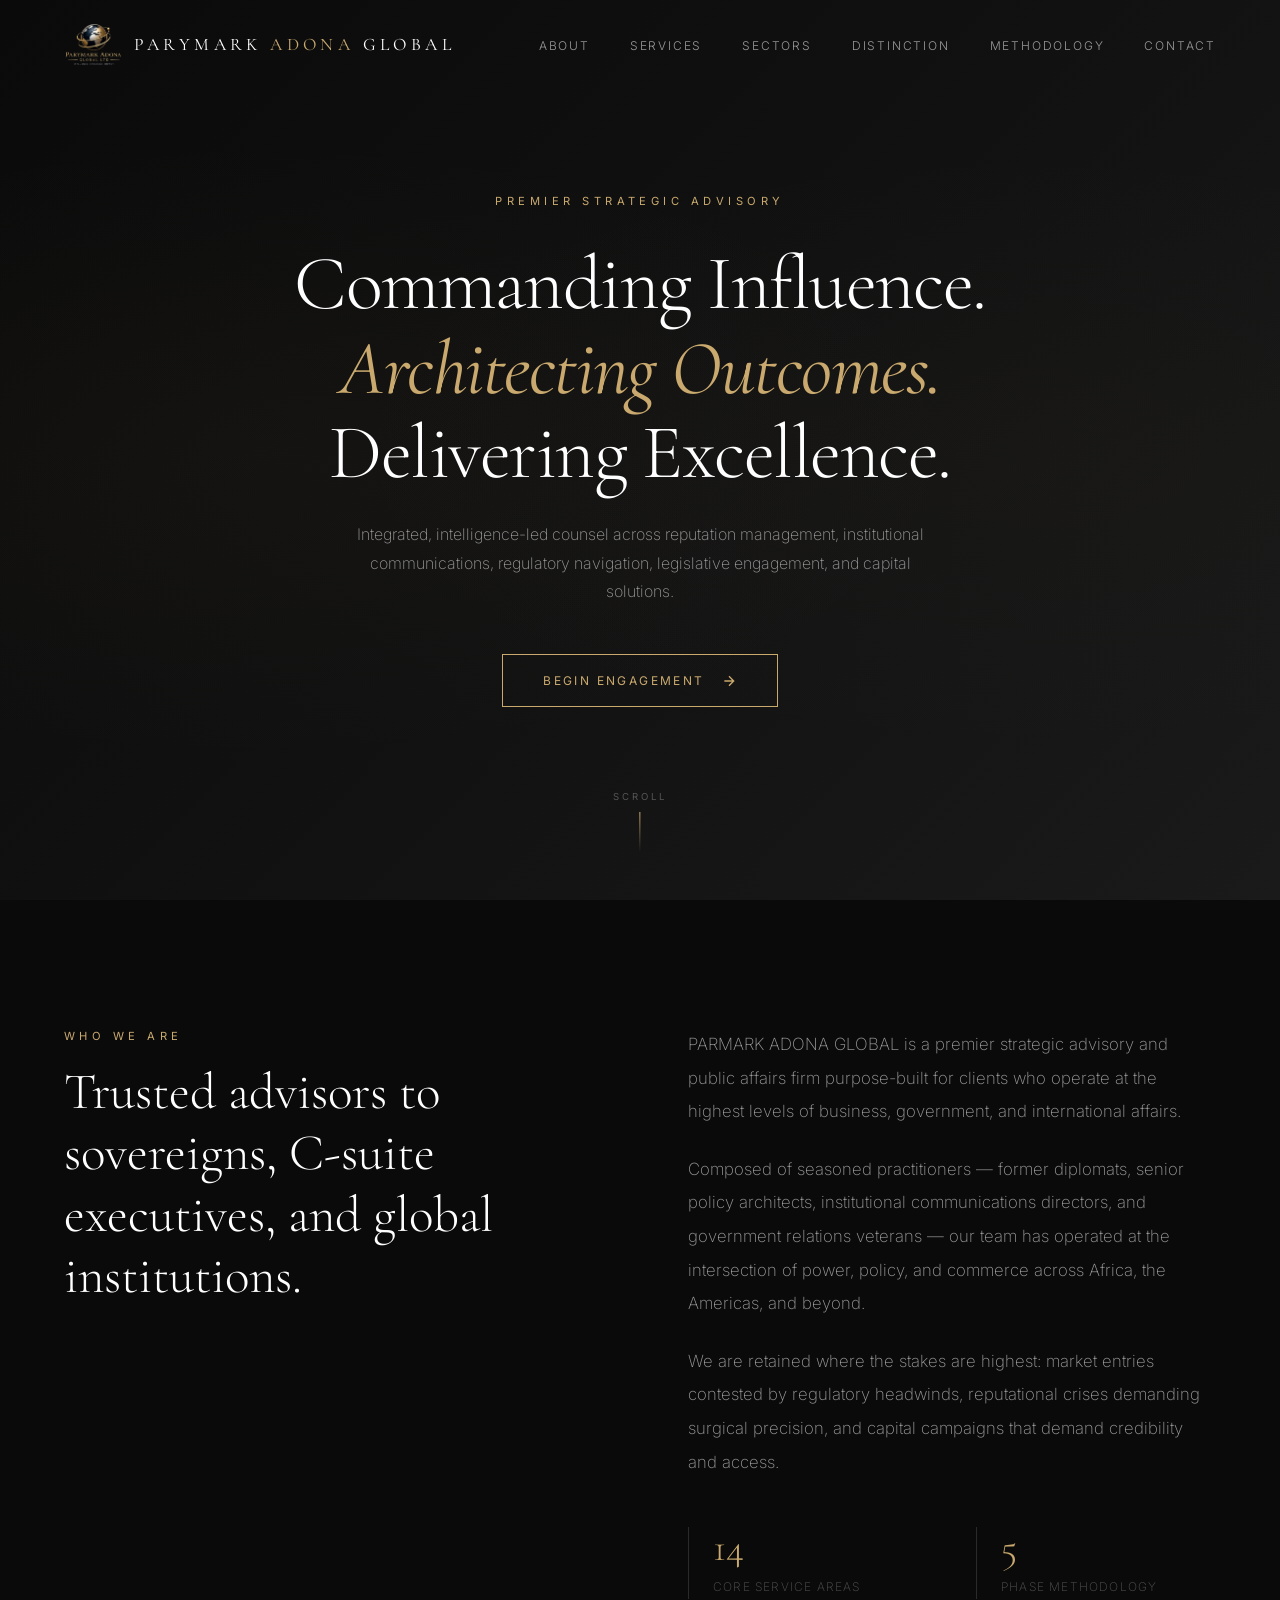
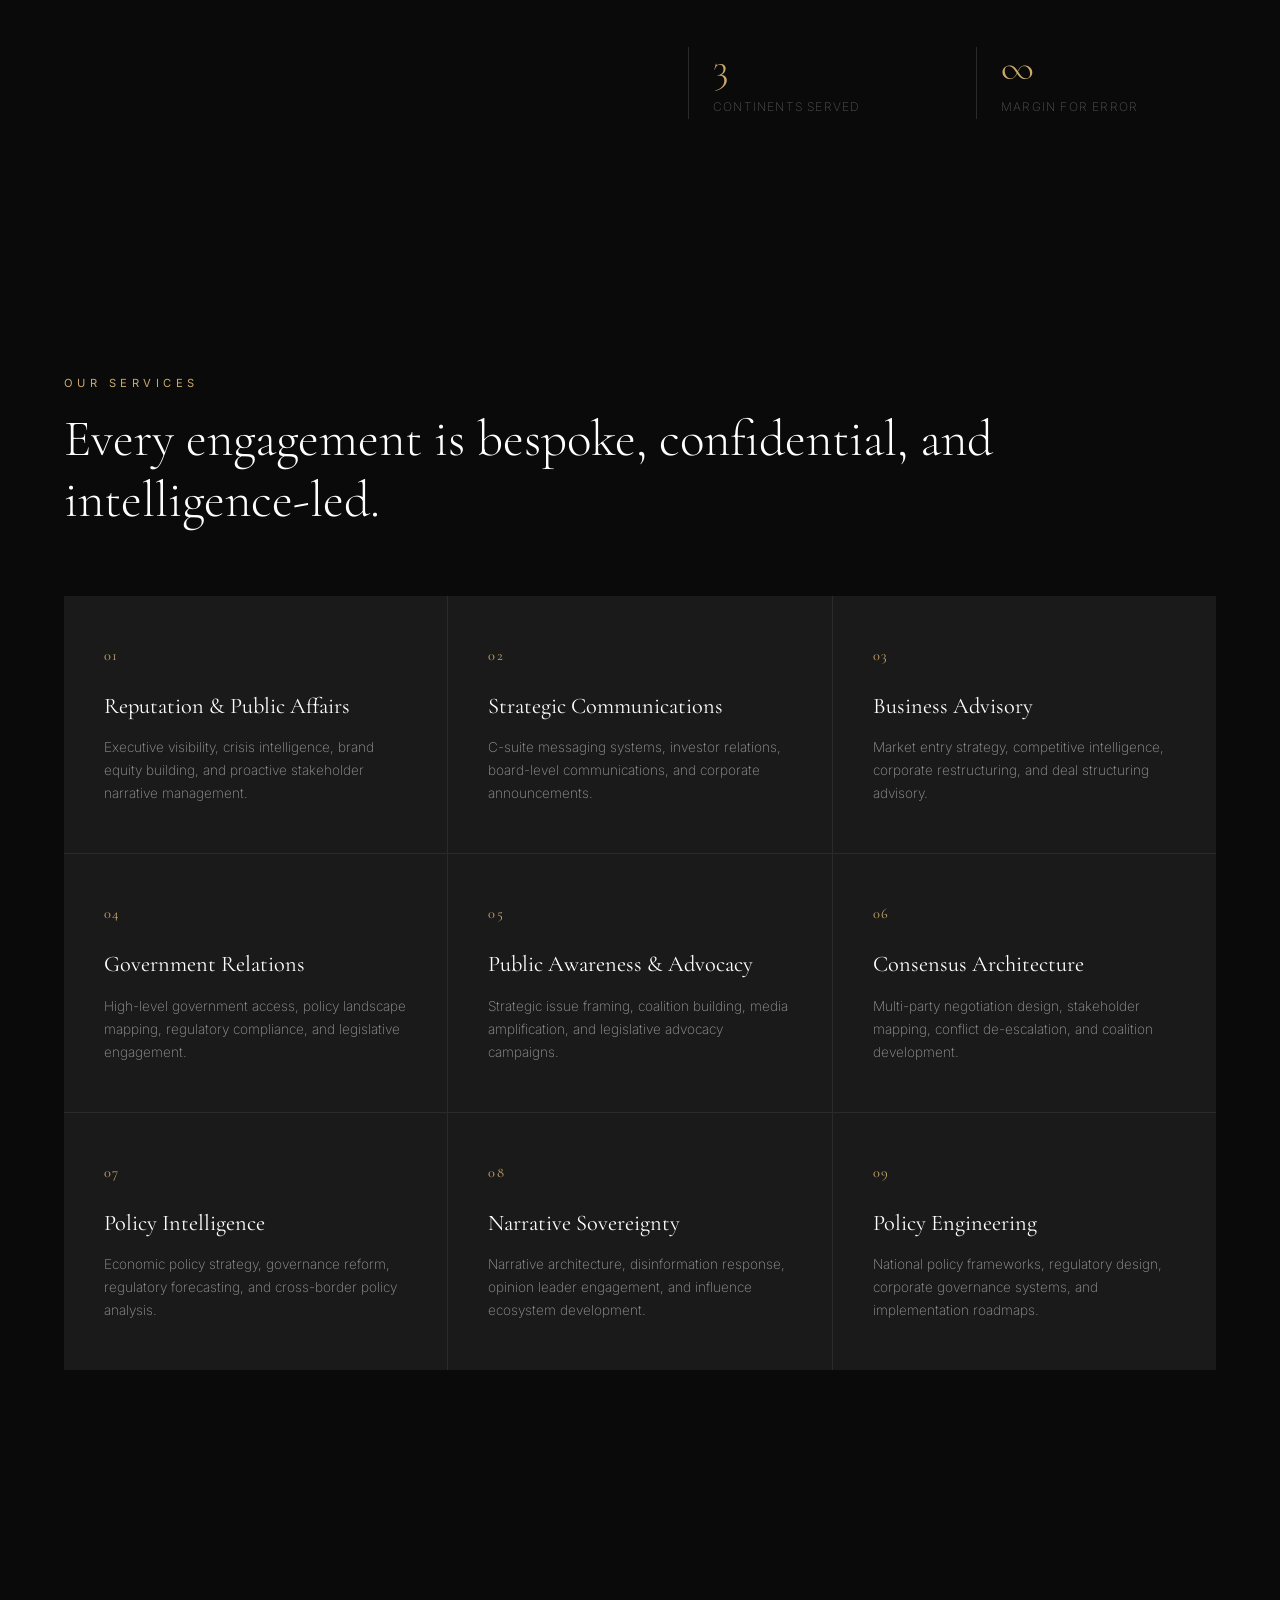
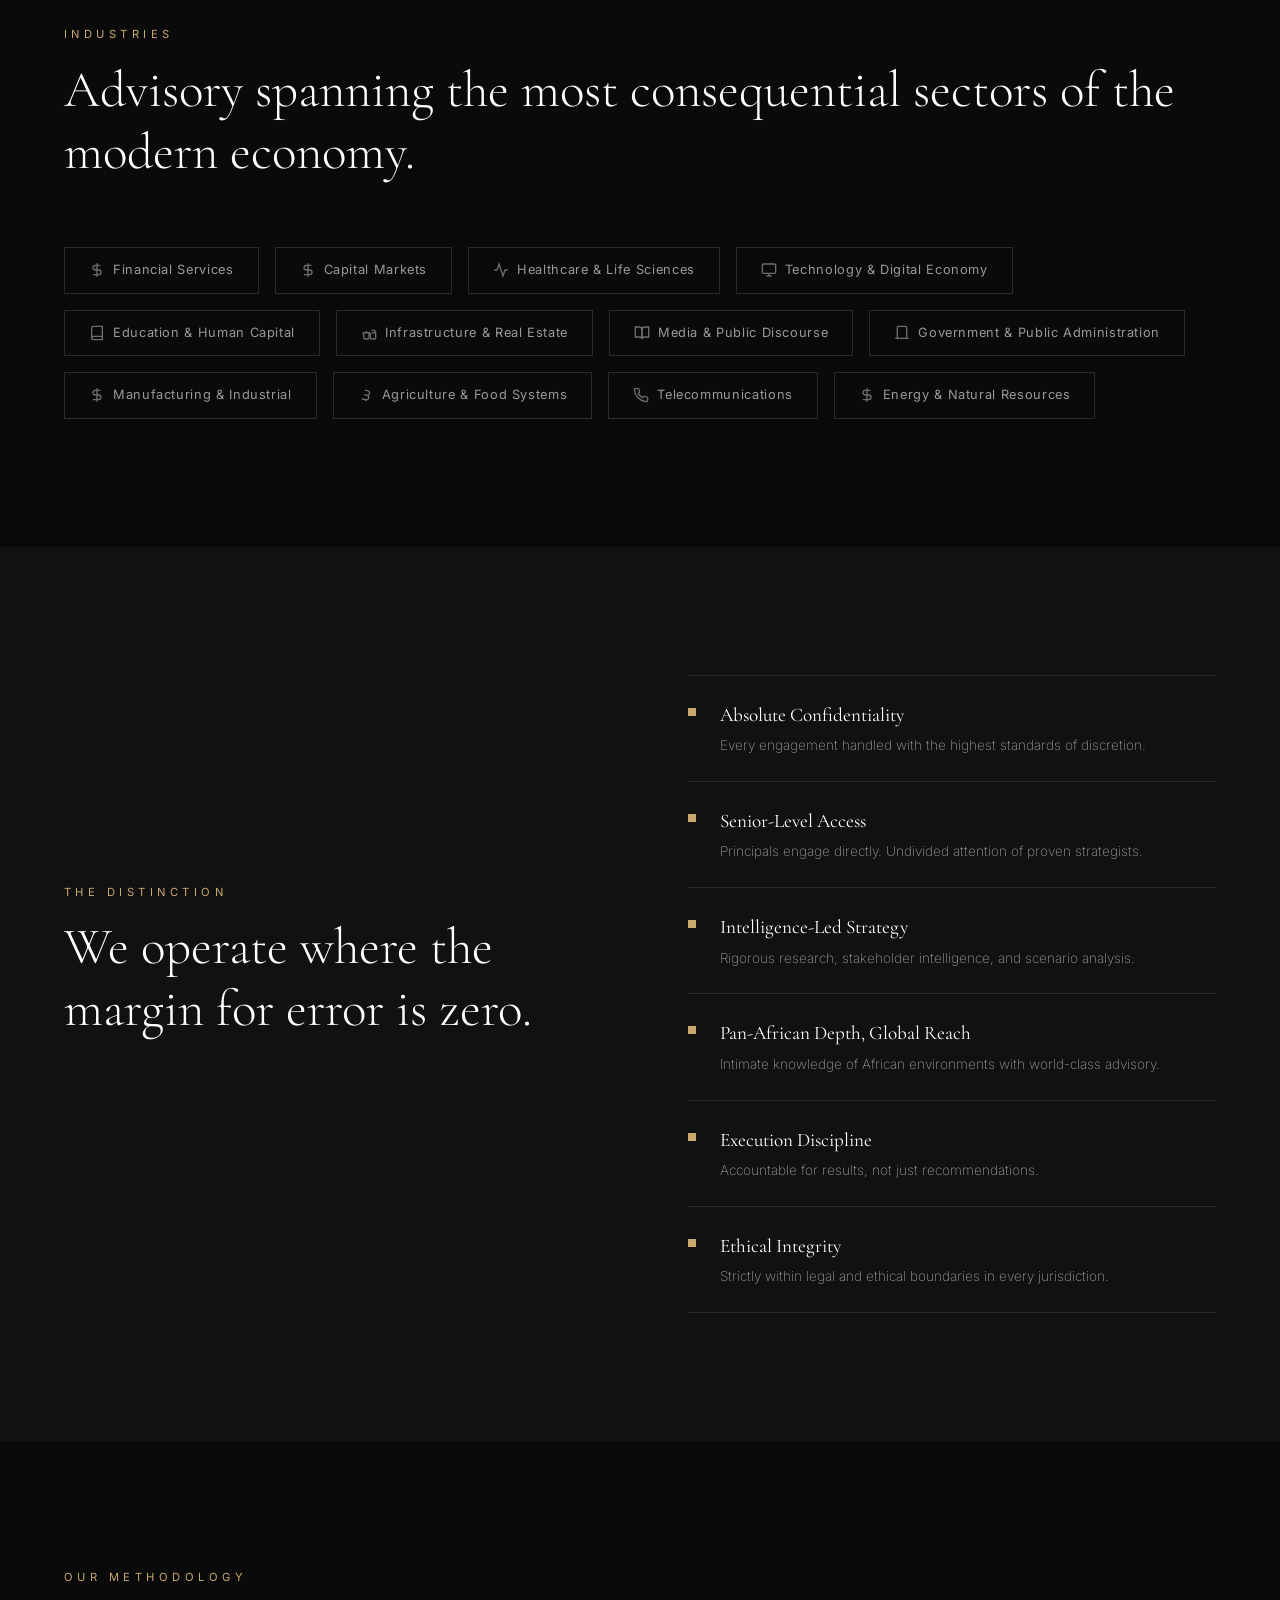
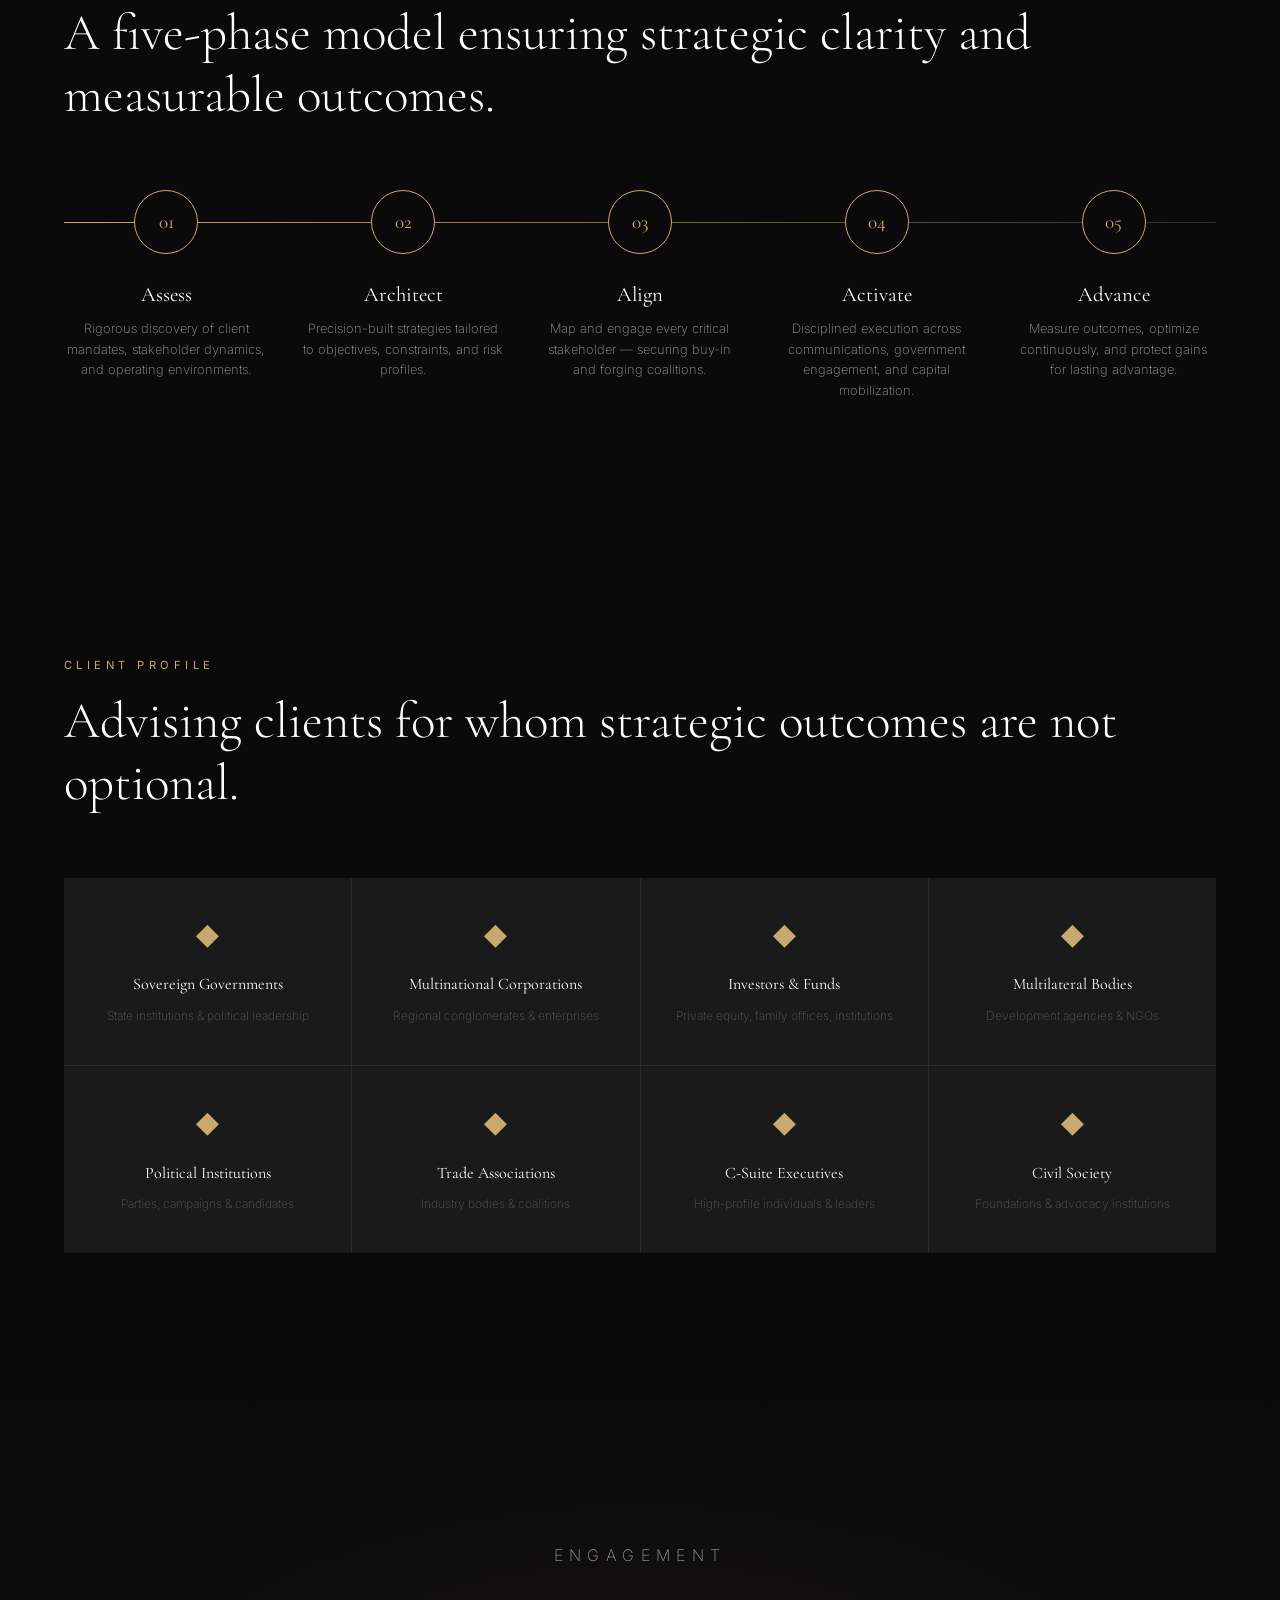
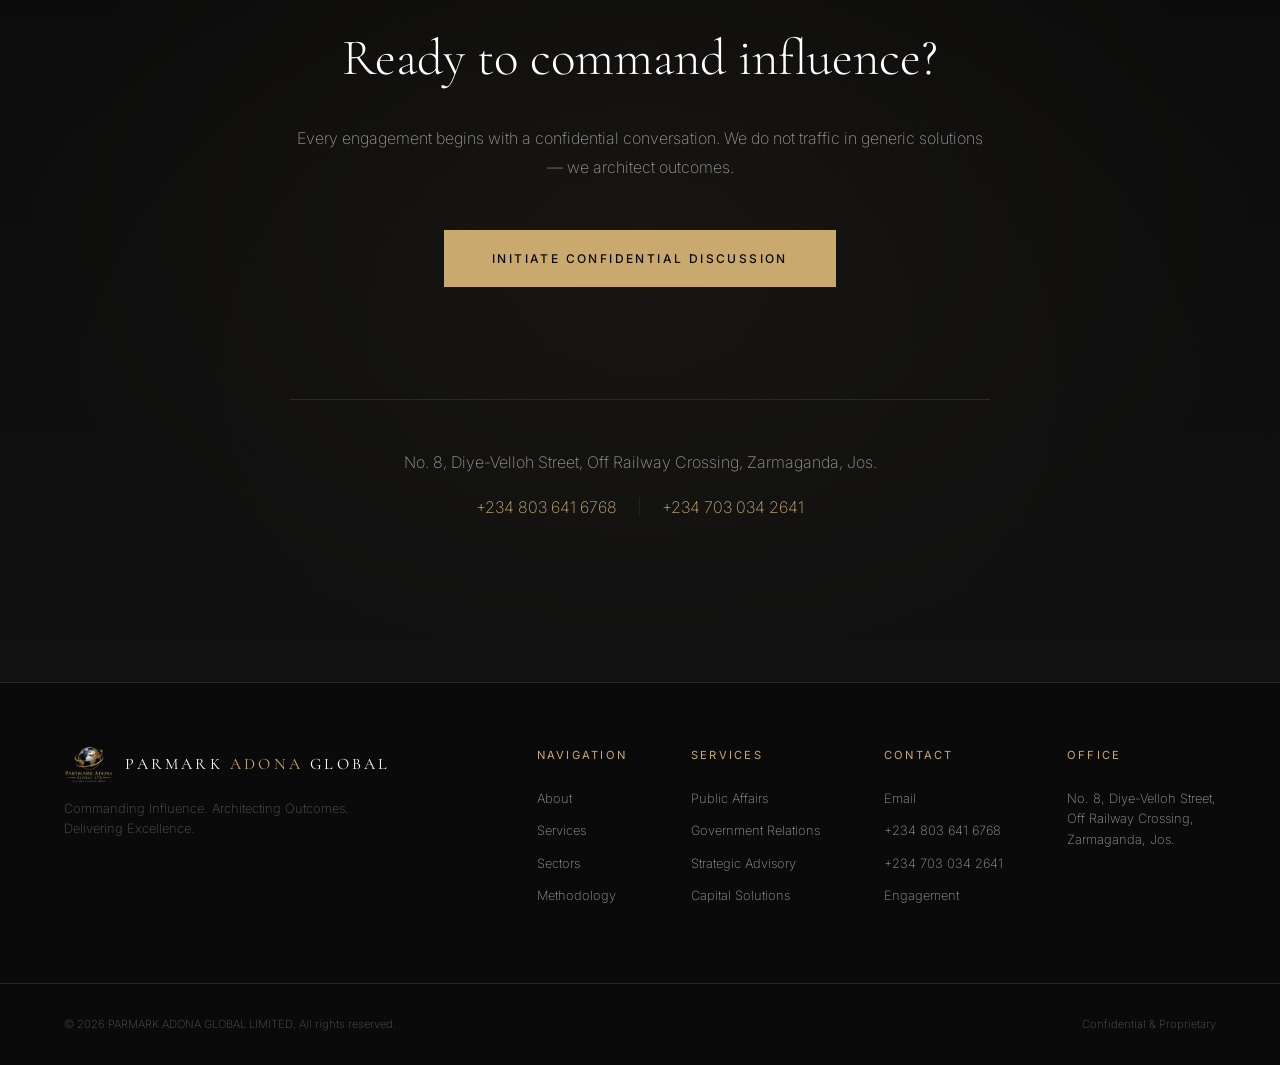
==== index.html @ d0cbd195 "Initial commit" ====
<!DOCTYPE html>
<html lang="en">

<head>
    <meta charset="UTF-8">
    <meta name="viewport" content="width=device-width, initial-scale=1.0">
    <title>PARYMARK ADONA GLOBAL | Strategic Advisory & Public Affairs</title>
    <meta name="description"
        content="Premier strategic advisory and public affairs firm. Integrated, intelligence-led counsel across reputation management, institutional communications, regulatory navigation, legislative engagement, and capital solutions.">

    <!-- Favicon -->
    <link rel="icon" type="image/png" href="assets/images/favicon.png">

    <!-- Google Fonts -->
    <link rel="preconnect" href="https://fonts.googleapis.com">
    <link rel="preconnect" href="https://fonts.gstatic.com" crossorigin>
    <link
        href="https://fonts.googleapis.com/css2?family=Cormorant+Garamond:ital,wght@0,300;0,400;0,500;0,600;1,300;1,400&family=Inter:wght@200;300;400;500;600&display=swap"
        rel="stylesheet">

    <!-- CSS — Cascade order matters -->
    <link rel="stylesheet" href="css/tokens.css">
    <link rel="stylesheet" href="css/reset.css">
    <link rel="stylesheet" href="css/typography.css">
    <link rel="stylesheet" href="css/layout.css">

    <!-- Component styles -->
    <link rel="stylesheet" href="css/components/navbar.css">
    <link rel="stylesheet" href="css/components/hero.css">
    <link rel="stylesheet" href="css/components/about.css">
    <link rel="stylesheet" href="css/components/services.css">
    <link rel="stylesheet" href="css/components/sectors.css">
    <link rel="stylesheet" href="css/components/distinction.css">
    <link rel="stylesheet" href="css/components/methodology.css">
    <link rel="stylesheet" href="css/components/clients.css">
    <link rel="stylesheet" href="css/components/cta.css">
    <link rel="stylesheet" href="css/components/footer.css">

    <!-- Animations & Responsive (loaded last to override) -->
    <link rel="stylesheet" href="css/animations.css">
    <link rel="stylesheet" href="css/responsive.css">
</head>

<body>

    <!-- ═══════════════════════════════════════════════════════════
         NAVIGATION
         ═══════════════════════════════════════════════════════════ -->
    <nav class="navbar" id="navbar">
        <a href="/" class="logo">
            <img src="assets/images/mark.png" alt="Parymark Adona Global Ltd" id="logo-img">
            <span class="logo-text">Parymark <span>Adona</span> Global</span>
        </a>

        <!-- Desktop links -->
        <ul class="nav-links" id="nav-links">
            <li><a href="#about">About</a></li>
            <li><a href="#services">Services</a></li>
            <li><a href="#sectors">Sectors</a></li>
            <li><a href="#distinction">Distinction</a></li>
            <li><a href="#methodology">Methodology</a></li>
            <li><a href="#contact">Contact</a></li>
        </ul>

        <!-- Mobile hamburger -->
        <button class="hamburger" id="hamburger" aria-label="Toggle navigation menu" aria-expanded="false">
            <span></span>
            <span></span>
            <span></span>
        </button>
    </nav>

    <!-- Mobile overlay nav -->
    <div class="mobile-nav" id="mobile-nav" role="navigation" aria-label="Mobile navigation">
        <a href="#about">About</a>
        <a href="#services">Services</a>
        <a href="#sectors">Sectors</a>
        <a href="#distinction">Distinction</a>
        <a href="#methodology">Methodology</a>
        <a href="#contact">Contact</a>
    </div>


    <!-- ═══════════════════════════════════════════════════════════
         HERO
         ═══════════════════════════════════════════════════════════ -->
    <section class="hero" id="hero">
        <div class="hero-content">
            <p class="hero-tagline">Premier Strategic Advisory</p>
            <h1>Commanding Influence.<br><em>Architecting Outcomes.</em><br>Delivering Excellence.</h1>
            <p class="hero-subtitle">Integrated, intelligence-led counsel across reputation management, institutional
                communications, regulatory navigation, legislative engagement, and capital solutions.</p>
            <a href="#contact" class="hero-cta" id="hero-cta">
                Begin Engagement
                <svg viewBox="0 0 24 24" fill="none" stroke="currentColor" stroke-width="2">
                    <path d="M5 12h14M12 5l7 7-7 7" />
                </svg>
            </a>
        </div>
        <div class="scroll-indicator">
            <span>Scroll</span>
            <div class="scroll-line"></div>
        </div>
    </section>


    <!-- ═══════════════════════════════════════════════════════════
         ABOUT
         ═══════════════════════════════════════════════════════════ -->
    <section id="about" class="about fade-in">
        <div>
            <div class="section-header">
                <p class="section-label">Who We Are</p>
                <h2 class="section-title">Trusted advisors to sovereigns, C-suite executives, and global institutions.
                </h2>
            </div>
        </div>
        <div class="about-text">
            <p>PARMARK ADONA GLOBAL is a premier strategic advisory and public affairs firm purpose-built for clients
                who operate at the highest levels of business, government, and international affairs.</p>
            <p>Composed of seasoned practitioners — former diplomats, senior policy architects, institutional
                communications directors, and government relations veterans — our team has operated at the intersection
                of power, policy, and commerce across Africa, the Americas, and beyond.</p>
            <p>We are retained where the stakes are highest: market entries contested by regulatory headwinds,
                reputational crises demanding surgical precision, and capital campaigns that demand credibility and
                access.</p>
            <div class="about-stats">
                <div class="stat-item">
                    <div class="stat-number">14</div>
                    <div class="stat-label">Core Service Areas</div>
                </div>
                <div class="stat-item">
                    <div class="stat-number">5</div>
                    <div class="stat-label">Phase Methodology</div>
                </div>
                <div class="stat-item">
                    <div class="stat-number">3</div>
                    <div class="stat-label">Continents Served</div>
                </div>
                <div class="stat-item">
                    <div class="stat-number">∞</div>
                    <div class="stat-label">Margin for Error</div>
                </div>
            </div>
        </div>
    </section>


    <!-- ═══════════════════════════════════════════════════════════
         SERVICES
         ═══════════════════════════════════════════════════════════ -->
    <section id="services">
        <div class="section-header fade-in">
            <p class="section-label">Our Services</p>
            <h2 class="section-title">Every engagement is bespoke, confidential, and intelligence-led.</h2>
        </div>
        <div class="services-grid fade-in">
            <div class="service-card">
                <div class="service-number">01</div>
                <h3 class="service-title">Reputation & Public Affairs</h3>
                <p class="service-desc">Executive visibility, crisis intelligence, brand equity building, and proactive
                    stakeholder narrative management.</p>
            </div>
            <div class="service-card">
                <div class="service-number">02</div>
                <h3 class="service-title">Strategic Communications</h3>
                <p class="service-desc">C-suite messaging systems, investor relations, board-level communications, and
                    corporate announcements.</p>
            </div>
            <div class="service-card">
                <div class="service-number">03</div>
                <h3 class="service-title">Business Advisory</h3>
                <p class="service-desc">Market entry strategy, competitive intelligence, corporate restructuring, and
                    deal structuring advisory.</p>
            </div>
            <div class="service-card">
                <div class="service-number">04</div>
                <h3 class="service-title">Government Relations</h3>
                <p class="service-desc">High-level government access, policy landscape mapping, regulatory compliance,
                    and legislative engagement.</p>
            </div>
            <div class="service-card">
                <div class="service-number">05</div>
                <h3 class="service-title">Public Awareness & Advocacy</h3>
                <p class="service-desc">Strategic issue framing, coalition building, media amplification, and
                    legislative advocacy campaigns.</p>
            </div>
            <div class="service-card">
                <div class="service-number">06</div>
                <h3 class="service-title">Consensus Architecture</h3>
                <p class="service-desc">Multi-party negotiation design, stakeholder mapping, conflict de-escalation, and
                    coalition development.</p>
            </div>
            <div class="service-card">
                <div class="service-number">07</div>
                <h3 class="service-title">Policy Intelligence</h3>
                <p class="service-desc">Economic policy strategy, governance reform, regulatory forecasting, and
                    cross-border policy analysis.</p>
            </div>
            <div class="service-card">
                <div class="service-number">08</div>
                <h3 class="service-title">Narrative Sovereignty</h3>
                <p class="service-desc">Narrative architecture, disinformation response, opinion leader engagement, and
                    influence ecosystem development.</p>
            </div>
            <div class="service-card">
                <div class="service-number">09</div>
                <h3 class="service-title">Policy Engineering</h3>
                <p class="service-desc">National policy frameworks, regulatory design, corporate governance systems, and
                    implementation roadmaps.</p>
            </div>
        </div>
    </section>


    <!-- ═══════════════════════════════════════════════════════════
         SECTORS
         ═══════════════════════════════════════════════════════════ -->
    <section id="sectors">
        <div class="section-header fade-in">
            <p class="section-label">Industries</p>
            <h2 class="section-title">Advisory spanning the most consequential sectors of the modern economy.</h2>
        </div>
        <div class="sectors-list fade-in">
            <span class="sector-tag">
                <svg viewBox="0 0 24 24" fill="none" stroke="currentColor" stroke-width="2"><path d="M12 2v20M17 5H9.5a3.5 3.5 0 0 0 0 7h5a3.5 3.5 0 0 1 0 7H6"/></svg>
                Financial Services
            </span>
            <span class="sector-tag">
                <svg viewBox="0 0 24 24" fill="none" stroke="currentColor" stroke-width="2"><line x1="12" y1="2" x2="12" y2="22"/><path d="M17 5H9.5a3.5 3.5 0 0 0 0 7h5a3.5 3.5 0 0 1 0 7H6"/></svg>
                Capital Markets
            </span>
            <span class="sector-tag">
                <svg viewBox="0 0 24 24" fill="none" stroke="currentColor" stroke-width="2"><path d="M22 12h-4l-3 9L9 3l-3 9H2"/></svg>
                Healthcare & Life Sciences
            </span>
            <span class="sector-tag">
                <svg viewBox="0 0 24 24" fill="none" stroke="currentColor" stroke-width="2"><rect x="2" y="3" width="20" height="14" rx="2" ry="2"/><line x1="8" y1="21" x2="16" y2="21"/><line x1="12" y1="17" x2="12" y2="21"/></svg>
                Technology & Digital Economy
            </span>
            <span class="sector-tag">
                <svg viewBox="0 0 24 24" fill="none" stroke="currentColor" stroke-width="2"><path d="M4 19.5A2.5 2.5 0 0 1 6.5 17H20"/><path d="M6.5 2H20v20H6.5A2.5 2.5 0 0 1 4 19.5v-15A2.5 2.5 0 0 1 6.5 2z"/></svg>
                Education & Human Capital
            </span>
            <span class="sector-tag">
                <svg viewBox="0 0 24 24" fill="none" stroke="currentColor" stroke-width="2"><path d="M2 12h4l2-2 2 2h4"/><path d="M4 12v7a2 2 0 0 0 2 2h4a2 2 0 0 0 2-2v-7"/><path d="M14 12v7a2 2 0 0 0 2 2h4a2 2 0 0 0 2-2v-7"/><path d="M16 12h4l2-2-2-2h-4"/></svg>
                Infrastructure & Real Estate
            </span>
            <span class="sector-tag">
                <svg viewBox="0 0 24 24" fill="none" stroke="currentColor" stroke-width="2"><path d="M2 3h6a4 4 0 0 1 4 4v14a3 3 0 0 0-3-3H2z"/><path d="M22 3h-6a4 4 0 0 0-4 4v14a3 3 0 0 1 3-3h7z"/></svg>
                Media & Public Discourse
            </span>
            <span class="sector-tag">
                <svg viewBox="0 0 24 24" fill="none" stroke="currentColor" stroke-width="2"><path d="M2 20h20"/><path d="M5 20V4a2 2 0 0 1 2-2h10a2 2 0 0 1 2 2v16"/></svg>
                Government & Public Administration
            </span>
            <span class="sector-tag">
                <svg viewBox="0 0 24 24" fill="none" stroke="currentColor" stroke-width="2"><path d="M12 2v20"/><path d="M17 5H9.5a3.5 3.5 0 0 0 0 7h5a3.5 3.5 0 0 1 0 7H6"/></svg>
                Manufacturing & Industrial
            </span>
            <span class="sector-tag">
                <svg viewBox="0 0 24 24" fill="none" stroke="currentColor" stroke-width="2"><path d="M11.767 19.089c4.924.868 6.14-6.025 1.216-6.894m-1.216 6.894L5.86 18.047m5.908 1.042-.347 1.97m1.563-8.864c4.924.869 6.14-6.025 1.215-6.893m-1.215 6.893-3.94-.694m5.155-6.2-3.94-.694"/></svg>
                Agriculture & Food Systems
            </span>
            <span class="sector-tag">
                <svg viewBox="0 0 24 24" fill="none" stroke="currentColor" stroke-width="2"><path d="M22 16.92v3a2 2 0 0 1-2.18 2 19.79 19.79 0 0 1-8.63-3.07 19.5 19.5 0 0 1-6-6 19.79 19.79 0 0 1-3.07-8.67A2 2 0 0 1 4.11 2h3a2 2 0 0 1 2 1.72 12.84 12.84 0 0 0 .7 2.81 2 2 0 0 1-.45 2.11L8.09 9.91a16 16 0 0 0 6 6l1.27-1.27a2 2 0 0 1 2.11-.45 12.84 12.84 0 0 0 2.81.7A2 2 0 0 1 22 16.92z"/></svg>
                Telecommunications
            </span>
             <span class="sector-tag">
                <svg viewBox="0 0 24 24" fill="none" stroke="currentColor" stroke-width="2"><path d="M12 2v20M17 5H9.5a3.5 3.5 0 0 0 0 7h5a3.5 3.5 0 0 1 0 7H6"/></svg>
                Energy & Natural Resources
            </span>
        </div>
    </section>


    <!-- ═══════════════════════════════════════════════════════════
         DISTINCTION
         ═══════════════════════════════════════════════════════════ -->
    <section class="distinction" id="distinction">
        <div class="distinction-inner fade-in">
            <div>
                <div class="section-header">
                    <p class="section-label">The Distinction</p>
                    <h2 class="section-title">We operate where the margin for error is zero.</h2>
                </div>
            </div>
            <ul class="distinction-list">
                <li>
                    <div class="distinction-icon"></div>
                    <div>
                        <h4>Absolute Confidentiality</h4>
                        <p>Every engagement handled with the highest standards of discretion.</p>
                    </div>
                </li>
                <li>
                    <div class="distinction-icon"></div>
                    <div>
                        <h4>Senior-Level Access</h4>
                        <p>Principals engage directly. Undivided attention of proven strategists.</p>
                    </div>
                </li>
                <li>
                    <div class="distinction-icon"></div>
                    <div>
                        <h4>Intelligence-Led Strategy</h4>
                        <p>Rigorous research, stakeholder intelligence, and scenario analysis.</p>
                    </div>
                </li>
                <li>
                    <div class="distinction-icon"></div>
                    <div>
                        <h4>Pan-African Depth, Global Reach</h4>
                        <p>Intimate knowledge of African environments with world-class advisory.</p>
                    </div>
                </li>
                <li>
                    <div class="distinction-icon"></div>
                    <div>
                        <h4>Execution Discipline</h4>
                        <p>Accountable for results, not just recommendations.</p>
                    </div>
                </li>
                <li>
                    <div class="distinction-icon"></div>
                    <div>
                        <h4>Ethical Integrity</h4>
                        <p>Strictly within legal and ethical boundaries in every jurisdiction.</p>
                    </div>
                </li>
            </ul>
        </div>
    </section>


    <!-- ═══════════════════════════════════════════════════════════
         METHODOLOGY
         ═══════════════════════════════════════════════════════════ -->
    <section id="methodology">
        <div class="section-header fade-in">
            <p class="section-label">Our Methodology</p>
            <h2 class="section-title">A five-phase model ensuring strategic clarity and measurable outcomes.</h2>
        </div>
        <div class="methodology-steps fade-in">
            <div class="step">
                <div class="step-number">01</div>
                <h3 class="step-title">Assess</h3>
                <p class="step-desc">Rigorous discovery of client mandates, stakeholder dynamics, and operating
                    environments.</p>
            </div>
            <div class="step">
                <div class="step-number">02</div>
                <h3 class="step-title">Architect</h3>
                <p class="step-desc">Precision-built strategies tailored to objectives, constraints, and risk profiles.
                </p>
            </div>
            <div class="step">
                <div class="step-number">03</div>
                <h3 class="step-title">Align</h3>
                <p class="step-desc">Map and engage every critical stakeholder — securing buy-in and forging coalitions.
                </p>
            </div>
            <div class="step">
                <div class="step-number">04</div>
                <h3 class="step-title">Activate</h3>
                <p class="step-desc">Disciplined execution across communications, government engagement, and capital
                    mobilization.</p>
            </div>
            <div class="step">
                <div class="step-number">05</div>
                <h3 class="step-title">Advance</h3>
                <p class="step-desc">Measure outcomes, optimize continuously, and protect gains for lasting advantage.
                </p>
            </div>
        </div>
    </section>


    <!-- ═══════════════════════════════════════════════════════════
         CLIENTS
         ═══════════════════════════════════════════════════════════ -->
    <section id="clients">
        <div class="section-header fade-in">
            <p class="section-label">Client Profile</p>
            <h2 class="section-title">Advising clients for whom strategic outcomes are not optional.</h2>
        </div>
        <div class="clients-grid fade-in">
            <div class="client-card">
                <div class="client-icon">&#9670;</div>
                <h4>Sovereign Governments</h4>
                <p>State institutions & political leadership</p>
            </div>
            <div class="client-card">
                <div class="client-icon">&#9670;</div>
                <h4>Multinational Corporations</h4>
                <p>Regional conglomerates & enterprises</p>
            </div>
            <div class="client-card">
                <div class="client-icon">&#9670;</div>
                <h4>Investors & Funds</h4>
                <p>Private equity, family offices, institutions</p>
            </div>
            <div class="client-card">
                <div class="client-icon">&#9670;</div>
                <h4>Multilateral Bodies</h4>
                <p>Development agencies & NGOs</p>
            </div>
            <div class="client-card">
                <div class="client-icon">&#9670;</div>
                <h4>Political Institutions</h4>
                <p>Parties, campaigns & candidates</p>
            </div>
            <div class="client-card">
                <div class="client-icon">&#9670;</div>
                <h4>Trade Associations</h4>
                <p>Industry bodies & coalitions</p>
            </div>
            <div class="client-card">
                <div class="client-icon">&#9670;</div>
                <h4>C-Suite Executives</h4>
                <p>High-profile individuals & leaders</p>
            </div>
            <div class="client-card">
                <div class="client-icon">&#9670;</div>
                <h4>Civil Society</h4>
                <p>Foundations & advocacy institutions</p>
            </div>
        </div>
    </section>


    <!-- ═══════════════════════════════════════════════════════════
         CALL TO ACTION
         ═══════════════════════════════════════════════════════════ -->
    <section class="cta-section" id="contact">
        <div class="cta-content fade-in">
            <p class="section-label">Engagement</p>
            <h2>Ready to command influence?</h2>
            <p>Every engagement begins with a confidential conversation. We do not traffic in generic solutions — we
                architect outcomes.</p>
            <a href="mailto:contact@parmarkadona.com" class="cta-btn" id="cta-btn">Initiate Confidential Discussion</a>
            <div class="cta-contact-details">
                <p class="cta-address">No. 8, Diye-Velloh Street, Off Railway Crossing, Zarmaganda, Jos.</p>
                <p class="cta-phone">
                    <a href="tel:+2348036416768">+234 803 641 6768</a>
                    <span class="cta-phone-divider">|</span>
                    <a href="tel:+2347030342641">+234 703 034 2641</a>
                </p>
            </div>
        </div>
    </section>


    <!-- ═══════════════════════════════════════════════════════════
         FOOTER
         ═══════════════════════════════════════════════════════════ -->
    <footer>
        <div>
            <div class="footer-brand">
                <img src="assets/images/mark.png" alt="Parymark Adona Global Ltd">
                <span class="footer-brand-text">Parmark <span>Adona</span> Global</span>
            </div>
            <p class="footer-tagline">Commanding Influence. Architecting Outcomes. Delivering Excellence.</p>
        </div>
        <div class="footer-links">
            <div class="footer-col">
                <h5>Navigation</h5>
                <a href="#about">About</a>
                <a href="#services">Services</a>
                <a href="#sectors">Sectors</a>
                <a href="#methodology">Methodology</a>
            </div>
            <div class="footer-col">
                <h5>Services</h5>
                <a href="#services">Public Affairs</a>
                <a href="#services">Government Relations</a>
                <a href="#services">Strategic Advisory</a>
                <a href="#services">Capital Solutions</a>
            </div>
            <div class="footer-col">
                <h5>Contact</h5>
                <a href="mailto:contact@parmarkadona.com">Email</a>
                <a href="tel:+2348036416768">+234 803 641 6768</a>
                <a href="tel:+2347030342641">+234 703 034 2641</a>
                <a href="#contact">Engagement</a>
            </div>
            <div class="footer-col">
                <h5>Office</h5>
                <p class="footer-address">No. 8, Diye-Velloh Street,<br>Off Railway Crossing,<br>Zarmaganda, Jos.</p>
            </div>
        </div>
    </footer>
    <div class="footer-bottom">
        <p>&copy; 2026 PARMARK ADONA GLOBAL LIMITED. All rights reserved.</p>
        <p>Confidential & Proprietary</p>
    </div>


    <!-- JavaScript — ES modules -->
    <script type="module" src="js/app.js"></script>

</body>

</html>
---- css/tokens.css ----
/* tokens.css — Single source of truth for design tokens */
:root {
    /* Colour palette */
    --black: #0a0a0a;
    --near-black: #111111;
    --charcoal: #1a1a1a;
    --dark-gray: #2a2a2a;
    --mid-gray: #555555;
    --light-gray: #999999;
    --cream: #f5f0e8;
    --gold: #c9a96e;
    --gold-dim: #a08050;
    --white: #ffffff;
    --off-white: #f8f6f3;

    /* Typography */
    --font-sans: 'Inter', sans-serif;
    --font-serif: 'Cormorant Garamond', serif;

    /* Spacing scale */
    --space-xs: 0.5rem;
    --space-sm: 1rem;
    --space-md: 1.5rem;
    --space-lg: 2rem;
    --space-xl: 3rem;
    --space-2xl: 4rem;
    --space-3xl: 6rem;
    --space-4xl: 8rem;

    /* Layout */
    --max-width: 1400px;
    --navbar-height: 4rem;

    /* Transitions */
    --ease-default: 0.3s ease;
    --ease-smooth: 0.4s ease;
    --ease-slow: 0.5s ease;
    --ease-animation: 0.8s ease;

    /* Z-index layers */
    --z-base: 1;
    --z-overlay: 2;
    --z-nav: 1000;
}
---- css/typography.css ----
/* typography.css — Font utilities and heading hierarchy */

/* Utility class for serif font */
.serif {
    font-family: var(--font-serif);
}

/* Section label — small gold uppercase eyebrow */
.section-label {
    font-size: 0.7rem;
    letter-spacing: 0.4em;
    text-transform: uppercase;
    color: var(--gold);
    margin-bottom: var(--space-sm);
    font-weight: 400;
}

/* Section title — large serif heading */
.section-title {
    font-family: var(--font-serif);
    font-size: clamp(2rem, 4vw, 3.5rem);
    font-weight: 300;
    line-height: 1.2;
    color: var(--white);
}
---- css/layout.css ----
/* layout.css — Section containers and grid helpers */

section {
    padding: var(--space-4xl) var(--space-2xl);
    max-width: var(--max-width);
    margin: 0 auto;
}

.section-header {
    margin-bottom: var(--space-2xl);
}
---- css/components/navbar.css ----
/* navbar.css — Fixed navigation bar + mobile hamburger */

.navbar {
    position: fixed;
    top: 0;
    left: 0;
    width: 100%;
    z-index: var(--z-nav);
    padding: var(--space-md) var(--space-2xl);
    display: flex;
    justify-content: space-between;
    align-items: center;
    transition: all var(--ease-slow);
}

.navbar.scrolled {
    background: rgba(10, 10, 10, 0.95);
    backdrop-filter: blur(20px);
    padding: var(--space-sm) var(--space-2xl);
    border-bottom: 1px solid rgba(201, 169, 110, 0.1);
}

/* Logo — image based */
.logo {
    display: flex;
    align-items: center;
    gap: 0.75rem;
    text-decoration: none;
}

.logo img {
    height: 42px;
    width: auto;
}

.logo-text {
    font-family: var(--font-serif);
    font-size: 1.1rem;
    font-weight: 400;
    letter-spacing: 0.25em;
    text-transform: uppercase;
    color: var(--white);
}

.logo-text span {
    color: var(--gold);
}

/* Desktop nav links */
.nav-links {
    display: flex;
    gap: 2.5rem;
    list-style: none;
}

.nav-links a {
    color: var(--light-gray);
    text-decoration: none;
    font-size: 0.75rem;
    font-weight: 300;
    letter-spacing: 0.15em;
    text-transform: uppercase;
    transition: color var(--ease-default);
    position: relative;
}

.nav-links a::after {
    content: '';
    position: absolute;
    bottom: -4px;
    left: 0;
    width: 0;
    height: 1px;
    background: var(--gold);
    transition: width var(--ease-default);
}

.nav-links a:hover {
    color: var(--gold);
}

.nav-links a:hover::after {
    width: 100%;
}

/* Hamburger button — visible only on mobile */
.hamburger {
    display: none;
    flex-direction: column;
    justify-content: center;
    gap: 5px;
    width: 28px;
    height: 28px;
    background: none;
    border: none;
    cursor: pointer;
    padding: 0;
    /* Must sit above the mobile overlay */
    z-index: calc(var(--z-nav) + 10);
    position: relative;
}

.hamburger span {
    display: block;
    width: 100%;
    height: 1.5px;
    background-color: var(--white);
    transition: all var(--ease-default);
    transform-origin: center;
}

/* Hamburger active state — X shape */
.hamburger.active span:nth-child(1) {
    transform: translateY(6.5px) rotate(45deg);
}

.hamburger.active span:nth-child(2) {
    opacity: 0;
}

.hamburger.active span:nth-child(3) {
    transform: translateY(-6.5px) rotate(-45deg);
}

/* Mobile overlay menu — always in DOM, toggled via visibility + opacity */
.mobile-nav {
    position: fixed;
    top: 0;
    left: 0;
    width: 100%;
    height: 100vh;
    height: 100dvh; /* Dynamic viewport height for mobile browsers */
    background: rgba(10, 10, 10, 0.98);
    backdrop-filter: blur(30px);
    z-index: calc(var(--z-nav) - 1);
    display: flex;
    flex-direction: column;
    justify-content: center;
    align-items: center;
    gap: var(--space-lg);
    opacity: 0;
    visibility: hidden;
    transition: opacity var(--ease-smooth), visibility var(--ease-smooth);
    pointer-events: none;
}

.mobile-nav.open {
    opacity: 1;
    visibility: visible;
    pointer-events: all;
}

.mobile-nav a {
    color: var(--white);
    text-decoration: none;
    font-family: var(--font-serif);
    font-size: 1.8rem;
    font-weight: 300;
    letter-spacing: 0.1em;
    transition: color var(--ease-default), transform var(--ease-default);
    transform: translateY(10px);
    opacity: 0;
}

.mobile-nav.open a {
    transform: translateY(0);
    opacity: 1;
}

/* Stagger the link entrance animations */
.mobile-nav a:nth-child(1) { transition-delay: 0.05s; }
.mobile-nav a:nth-child(2) { transition-delay: 0.1s; }
.mobile-nav a:nth-child(3) { transition-delay: 0.15s; }
.mobile-nav a:nth-child(4) { transition-delay: 0.2s; }
.mobile-nav a:nth-child(5) { transition-delay: 0.25s; }
.mobile-nav a:nth-child(6) { transition-delay: 0.3s; }

.mobile-nav a:hover {
    color: var(--gold);
}
---- css/components/hero.css ----
/* hero.css — Full-viewport hero section */

.hero {
    height: 100vh;
    display: flex;
    flex-direction: column;
    justify-content: center;
    align-items: center;
    text-align: center;
    position: relative;
    background: linear-gradient(135deg, var(--black) 0%, var(--near-black) 50%, var(--charcoal) 100%);
    overflow: hidden;
}

/* Subtle radial glow overlay */
.hero::before {
    content: '';
    position: absolute;
    top: 0;
    left: 0;
    right: 0;
    bottom: 0;
    background:
        radial-gradient(ellipse at 20% 50%, rgba(201, 169, 110, 0.03) 0%, transparent 50%),
        radial-gradient(ellipse at 80% 50%, rgba(201, 169, 110, 0.02) 0%, transparent 50%);
    pointer-events: none;
}

.hero-content {
    position: relative;
    z-index: var(--z-overlay);
    max-width: 900px;
    padding: 0 var(--space-lg);
}

.hero-tagline {
    font-size: 0.7rem;
    letter-spacing: 0.4em;
    text-transform: uppercase;
    color: var(--gold);
    margin-bottom: var(--space-lg);
    font-weight: 400;
}

.hero h1 {
    font-family: var(--font-serif);
    font-size: clamp(2.5rem, 6vw, 5rem);
    font-weight: 300;
    line-height: 1.1;
    margin-bottom: var(--space-md);
    letter-spacing: -0.02em;
}

.hero h1 em {
    font-style: italic;
    color: var(--gold);
    font-weight: 400;
}

.hero-subtitle {
    font-size: 1rem;
    font-weight: 200;
    color: var(--light-gray);
    max-width: 600px;
    margin: 0 auto var(--space-xl);
    line-height: 1.8;
}

/* CTA button */
.hero-cta {
    display: inline-flex;
    align-items: center;
    gap: var(--space-sm);
    padding: var(--space-sm) 2.5rem;
    border: 1px solid var(--gold);
    color: var(--gold);
    text-decoration: none;
    font-size: 0.75rem;
    letter-spacing: 0.2em;
    text-transform: uppercase;
    transition: all var(--ease-smooth);
    background: transparent;
}

.hero-cta:hover {
    background: var(--gold);
    color: var(--black);
}

.hero-cta svg {
    width: 16px;
    height: 16px;
    transition: transform var(--ease-default);
}

.hero-cta:hover svg {
    transform: translateX(4px);
}

/* Scroll indicator */
.scroll-indicator {
    position: absolute;
    bottom: var(--space-xl);
    left: 50%;
    transform: translateX(-50%);
    display: flex;
    flex-direction: column;
    align-items: center;
    gap: var(--space-xs);
    color: var(--mid-gray);
    font-size: 0.6rem;
    letter-spacing: 0.3em;
    text-transform: uppercase;
}

.scroll-line {
    width: 1px;
    height: 40px;
    background: linear-gradient(to bottom, var(--gold), transparent);
    animation: scrollPulse 2s ease-in-out infinite;
}
---- css/components/about.css ----
/* about.css — About section grid and stats */

.about {
    display: grid;
    grid-template-columns: 1fr 1fr;
    gap: var(--space-3xl);
    align-items: start;
}

.about-text {
    font-size: 1.05rem;
    font-weight: 200;
    color: var(--light-gray);
    line-height: 2;
}

.about-text p {
    margin-bottom: var(--space-md);
}

.about-stats {
    display: grid;
    grid-template-columns: 1fr 1fr;
    gap: var(--space-xl);
    margin-top: var(--space-xl);
}

.stat-item {
    border-left: 1px solid var(--dark-gray);
    padding-left: var(--space-md);
}

.stat-number {
    font-family: var(--font-serif);
    font-size: 2.5rem;
    font-weight: 300;
    color: var(--gold);
    line-height: 1;
}

.stat-label {
    font-size: 0.75rem;
    color: var(--mid-gray);
    letter-spacing: 0.1em;
    text-transform: uppercase;
    margin-top: var(--space-xs);
}
---- css/components/services.css ----
/* services.css — Service cards grid */

.services-grid {
    display: grid;
    grid-template-columns: repeat(3, 1fr);
    gap: 1px;
    background: var(--dark-gray);
}

.service-card {
    background: var(--charcoal);
    padding: var(--space-xl) 2.5rem;
    transition: all var(--ease-smooth);
    cursor: pointer;
}

.service-card:hover {
    background: var(--dark-gray);
}

.service-number {
    font-family: var(--font-serif);
    font-size: 0.9rem;
    color: var(--gold);
    margin-bottom: var(--space-md);
    letter-spacing: 0.1em;
}

.service-title {
    font-family: var(--font-serif);
    font-size: 1.4rem;
    font-weight: 400;
    color: var(--white);
    margin-bottom: var(--space-sm);
    line-height: 1.3;
}

.service-desc {
    font-size: 0.85rem;
    font-weight: 200;
    color: var(--light-gray);
    line-height: 1.7;
}
---- css/components/sectors.css ----
/* sectors.css — Industry sector tag pills */

.sectors-list {
    display: flex;
    flex-wrap: wrap;
    gap: var(--space-sm);
    margin-top: var(--space-xl);
}

.sector-tag {
    padding: 0.75rem var(--space-md);
    border: 1px solid var(--dark-gray);
    font-size: 0.8rem;
    letter-spacing: 0.05em;
    color: var(--light-gray);
    transition: all var(--ease-default);
    display: inline-flex;
    align-items: center;
    gap: var(--space-xs);
}

.sector-tag svg {
    width: 16px;
    height: 16px;
    opacity: 0.7;
    transition: opacity var(--ease-default);
}

.sector-tag:hover {
    border-color: var(--gold);
    color: var(--gold);
}

.sector-tag:hover svg {
    opacity: 1;
}
---- css/components/distinction.css ----
/* distinction.css — Distinction section with feature list */

.distinction {
    background: var(--near-black);
    padding: var(--space-4xl) var(--space-2xl);
    max-width: 100%;
}

.distinction-inner {
    max-width: var(--max-width);
    margin: 0 auto;
    display: grid;
    grid-template-columns: 1fr 1fr;
    gap: var(--space-3xl);
    align-items: center;
}

.distinction-list {
    list-style: none;
}

.distinction-list li {
    padding: var(--space-md) 0;
    border-bottom: 1px solid var(--dark-gray);
    display: flex;
    align-items: flex-start;
    gap: var(--space-md);
}

.distinction-list li:first-child {
    border-top: 1px solid var(--dark-gray);
}

.distinction-icon {
    width: 8px;
    height: 8px;
    background: var(--gold);
    flex-shrink: 0;
    margin-top: var(--space-xs);
}

.distinction-list h4 {
    font-family: var(--font-serif);
    font-size: 1.2rem;
    font-weight: 400;
    color: var(--white);
    margin-bottom: 0.3rem;
}

.distinction-list p {
    font-size: 0.85rem;
    font-weight: 200;
    color: var(--light-gray);
}
---- css/components/methodology.css ----
/* methodology.css — Five-phase methodology timeline */

.methodology-steps {
    display: flex;
    justify-content: space-between;
    gap: var(--space-lg);
    margin-top: var(--space-2xl);
    position: relative;
}

/* Horizontal timeline connector */
.methodology-steps::before {
    content: '';
    position: absolute;
    top: 2rem;
    left: 0;
    right: 0;
    height: 1px;
    background: linear-gradient(to right, var(--gold), var(--dark-gray));
}

.step {
    flex: 1;
    text-align: center;
    position: relative;
    z-index: var(--z-base);
}

.step-number {
    width: 4rem;
    height: 4rem;
    border: 1px solid var(--gold);
    border-radius: 50%;
    display: flex;
    align-items: center;
    justify-content: center;
    font-family: var(--font-serif);
    font-size: 1.2rem;
    color: var(--gold);
    margin: 0 auto var(--space-md);
    background: var(--black);
}

.step-title {
    font-family: var(--font-serif);
    font-size: 1.3rem;
    font-weight: 400;
    color: var(--white);
    margin-bottom: var(--space-xs);
}

.step-desc {
    font-size: 0.8rem;
    font-weight: 200;
    color: var(--light-gray);
    line-height: 1.6;
}
---- css/components/clients.css ----
/* clients.css — Client profile cards grid */

.clients-grid {
    display: grid;
    grid-template-columns: repeat(4, 1fr);
    gap: 1px;
    background: var(--dark-gray);
    margin-top: var(--space-2xl);
}

.client-card {
    background: var(--charcoal);
    padding: 2.5rem var(--space-lg);
    text-align: center;
    transition: all var(--ease-default);
}

.client-card:hover {
    background: var(--dark-gray);
}

.client-icon {
    font-size: 1.5rem;
    color: var(--gold);
    margin-bottom: var(--space-sm);
}

.client-card h4 {
    font-family: var(--font-serif);
    font-size: 1rem;
    font-weight: 400;
    color: var(--white);
    margin-bottom: var(--space-xs);
}

.client-card p {
    font-size: 0.75rem;
    color: var(--mid-gray);
    font-weight: 200;
}
---- css/components/cta.css ----
/* cta.css — Call-to-action engagement section */

.cta-section {
    text-align: center;
    padding: 10rem var(--space-lg);
    background: linear-gradient(180deg, var(--black) 0%, var(--near-black) 100%);
    position: relative;
    overflow: hidden;
    max-width: 100%;
}

/* Radial glow backdrop */
.cta-section::before {
    content: '';
    position: absolute;
    top: 0;
    left: 0;
    right: 0;
    bottom: 0;
    background: radial-gradient(ellipse at center, rgba(201, 169, 110, 0.05) 0%, transparent 70%);
}

.cta-content {
    position: relative;
    z-index: var(--z-overlay);
    max-width: 700px;
    margin: 0 auto;
}

.cta-section h2 {
    font-family: var(--font-serif);
    font-size: clamp(2rem, 4vw, 3.5rem);
    font-weight: 300;
    margin-bottom: var(--space-md);
}

.cta-section p {
    font-size: 1rem;
    font-weight: 200;
    color: var(--light-gray);
    margin-bottom: var(--space-xl);
    line-height: 1.8;
}

.cta-btn {
    display: inline-block;
    padding: 1.2rem var(--space-xl);
    background: var(--gold);
    color: var(--black);
    text-decoration: none;
    font-size: 0.75rem;
    letter-spacing: 0.2em;
    text-transform: uppercase;
    font-weight: 500;
    transition: all var(--ease-smooth);
    margin-bottom: var(--space-2xl); /* Add space below button for contact details */
}

.cta-btn:hover {
    background: var(--white);
    transform: translateY(-2px);
}

/* New contact details styles */
.cta-contact-details {
    margin-top: var(--space-xl);
    border-top: 1px solid var(--dark-gray);
    padding-top: var(--space-xl);
}

.cta-address {
    font-size: 0.85rem;
    color: var(--light-gray);
    margin-bottom: var(--space-sm) !important; /* Override standard CTA p margin */
}

.cta-phone {
    font-size: 0.85rem;
    color: var(--gold);
    margin-bottom: 0 !important;
}

.cta-phone a {
    color: var(--gold);
    transition: color var(--ease-default);
}

.cta-phone a:hover {
    color: var(--white);
}

.cta-phone-divider {
    color: var(--dark-gray);
    margin: 0 var(--space-sm);
}
---- css/components/footer.css ----
/* footer.css — Site footer and bottom bar */

footer {
    border-top: 1px solid var(--dark-gray);
    padding: var(--space-2xl);
    max-width: var(--max-width);
    margin: 0 auto;
    display: flex;
    justify-content: space-between;
    align-items: flex-start;
}

.footer-brand {
    display: flex;
    align-items: center;
    gap: 0.75rem;
    margin-bottom: var(--space-sm);
}

.footer-brand img {
    height: 36px;
    width: auto;
}

.footer-brand-text {
    font-family: var(--font-serif);
    font-size: 1rem;
    letter-spacing: 0.2em;
    text-transform: uppercase;
    color: var(--white);
}

.footer-brand-text span {
    color: var(--gold);
}

.footer-tagline {
    font-size: 0.8rem;
    color: var(--mid-gray);
    font-weight: 200;
    max-width: 300px;
}

.footer-links {
    display: flex;
    gap: var(--space-2xl);
}

.footer-col h5 {
    font-size: 0.7rem;
    letter-spacing: 0.2em;
    text-transform: uppercase;
    color: var(--gold);
    margin-bottom: var(--space-md);
    font-weight: 400;
}

.footer-col a {
    display: block;
    color: var(--light-gray);
    text-decoration: none;
    font-size: 0.8rem;
    font-weight: 200;
    margin-bottom: 0.75rem;
    transition: color var(--ease-default);
}

.footer-col a:hover {
    color: var(--white);
}

.footer-address {
    font-size: 0.8rem;
    color: var(--light-gray);
    font-weight: 200;
    line-height: 1.6;
}

.footer-bottom {
    border-top: 1px solid var(--dark-gray);
    padding: var(--space-lg) var(--space-2xl);
    max-width: var(--max-width);
    margin: 0 auto;
    display: flex;
    justify-content: space-between;
    align-items: center;
}

.footer-bottom p {
    font-size: 0.7rem;
    color: var(--mid-gray);
    font-weight: 200;
}
---- css/animations.css ----
/* animations.css — Scroll-triggered animations and keyframes */

/* Fade in from below — triggered by IntersectionObserver */
.fade-in {
    opacity: 0;
    transform: translateY(30px);
    transition: opacity var(--ease-animation), transform var(--ease-animation);
}

.fade-in.visible {
    opacity: 1;
    transform: translateY(0);
}

/* Scroll indicator pulse */
@keyframes scrollPulse {
    0%, 100% {
        opacity: 0.3;
        height: 40px;
    }
    50% {
        opacity: 1;
        height: 60px;
    }
}
---- css/responsive.css ----
/* responsive.css — All media queries, organised by breakpoint */

/* ===== Tablet (≤1024px) ===== */
@media (max-width: 1024px) {
    .about,
    .distinction-inner {
        grid-template-columns: 1fr;
        gap: var(--space-xl);
    }

    .services-grid {
        grid-template-columns: repeat(2, 1fr);
    }

    .clients-grid {
        grid-template-columns: repeat(2, 1fr);
    }

    .methodology-steps {
        flex-wrap: wrap;
    }

    .step {
        flex: 1 1 40%;
    }
}

/* ===== Mobile (≤768px) ===== */
@media (max-width: 768px) {

    /* --- Navbar --- */
    .navbar {
        padding: 0.75rem var(--space-sm);
    }

    .navbar.scrolled {
        padding: 0.75rem var(--space-sm);
    }

    /* Hide desktop nav, show hamburger */
    .nav-links {
        display: none;
    }

    .hamburger {
        display: flex;
    }

    /* Scale logo down for mobile */
    .logo img {
        height: 32px;
    }

    .logo-text {
        font-size: 0.8rem;
        letter-spacing: 0.15em;
    }

    .logo {
        gap: 0.5rem;
    }

    /* --- Sections --- */
    section {
        padding: var(--space-xl) var(--space-sm);
    }

    .section-header {
        margin-bottom: var(--space-xl);
    }

    .section-title {
        font-size: clamp(1.6rem, 6vw, 2.2rem);
    }

    /* --- Hero --- */
    .hero h1 {
        font-size: clamp(1.8rem, 8vw, 2.8rem);
    }

    .hero-subtitle {
        font-size: 0.9rem;
        margin-bottom: var(--space-lg);
    }

    .hero-tagline {
        font-size: 0.6rem;
        letter-spacing: 0.3em;
    }

    .hero-cta {
        padding: 0.85rem 1.8rem;
        font-size: 0.7rem;
    }

    .scroll-indicator {
        bottom: var(--space-lg);
    }

    /* --- About --- */
    .about-text {
        font-size: 0.95rem;
        line-height: 1.8;
    }

    .about-stats {
        grid-template-columns: 1fr 1fr;
        gap: var(--space-lg);
    }

    .stat-number {
        font-size: 2rem;
    }

    /* --- Services --- */
    .services-grid {
        grid-template-columns: 1fr;
    }

    .service-card {
        padding: var(--space-lg) var(--space-sm);
    }

    /* --- Sectors --- */
    .sectors-list {
        gap: 0.5rem;
    }

    .sector-tag {
        padding: 0.6rem var(--space-sm);
        font-size: 0.75rem;
    }

    /* --- Distinction --- */
    .distinction {
        padding: var(--space-xl) var(--space-sm);
    }

    .distinction-inner {
        gap: var(--space-lg);
    }

    .distinction-list h4 {
        font-size: 1.05rem;
    }

    .distinction-list p {
        font-size: 0.8rem;
    }

    /* --- Methodology --- */
    .methodology-steps {
        flex-direction: column;
        gap: var(--space-lg);
    }

    .methodology-steps::before {
        display: none;
    }

    .step {
        flex: 1 1 100%;
    }

    .step-number {
        width: 3.2rem;
        height: 3.2rem;
        font-size: 1rem;
    }

    .step-title {
        font-size: 1.1rem;
    }

    /* --- Clients --- */
    .clients-grid {
        grid-template-columns: 1fr 1fr;
    }

    .client-card {
        padding: var(--space-lg) var(--space-sm);
    }

    .client-card h4 {
        font-size: 0.9rem;
    }

    /* --- CTA --- */
    .cta-section {
        padding: var(--space-3xl) var(--space-sm);
    }

    .cta-section h2 {
        font-size: clamp(1.6rem, 6vw, 2.2rem);
    }

    .cta-section p {
        font-size: 0.9rem;
    }

    .cta-btn {
        padding: var(--space-sm) var(--space-lg);
        font-size: 0.7rem;
    }

    /* --- Footer --- */
    footer {
        flex-direction: column;
        gap: var(--space-xl);
        padding: var(--space-xl) var(--space-sm);
    }

    .footer-brand img {
        height: 28px;
    }

    .footer-brand-text {
        font-size: 0.85rem;
    }

    .footer-links {
        flex-direction: column;
        gap: var(--space-lg);
        width: 100%;
    }

    .footer-col h5 {
        margin-bottom: var(--space-sm);
    }

    .footer-bottom {
        flex-direction: column;
        gap: var(--space-xs);
        text-align: center;
        padding: var(--space-sm);
    }
}

/* ===== Small phones (≤400px) ===== */
@media (max-width: 400px) {
    .about-stats {
        grid-template-columns: 1fr;
    }

    .clients-grid {
        grid-template-columns: 1fr;
    }

    .hero h1 {
        font-size: 1.6rem;
    }

    .logo-text {
        font-size: 0.7rem;
    }

    .logo img {
        height: 28px;
    }

    .mobile-nav a {
        font-size: 1.4rem;
    }
}
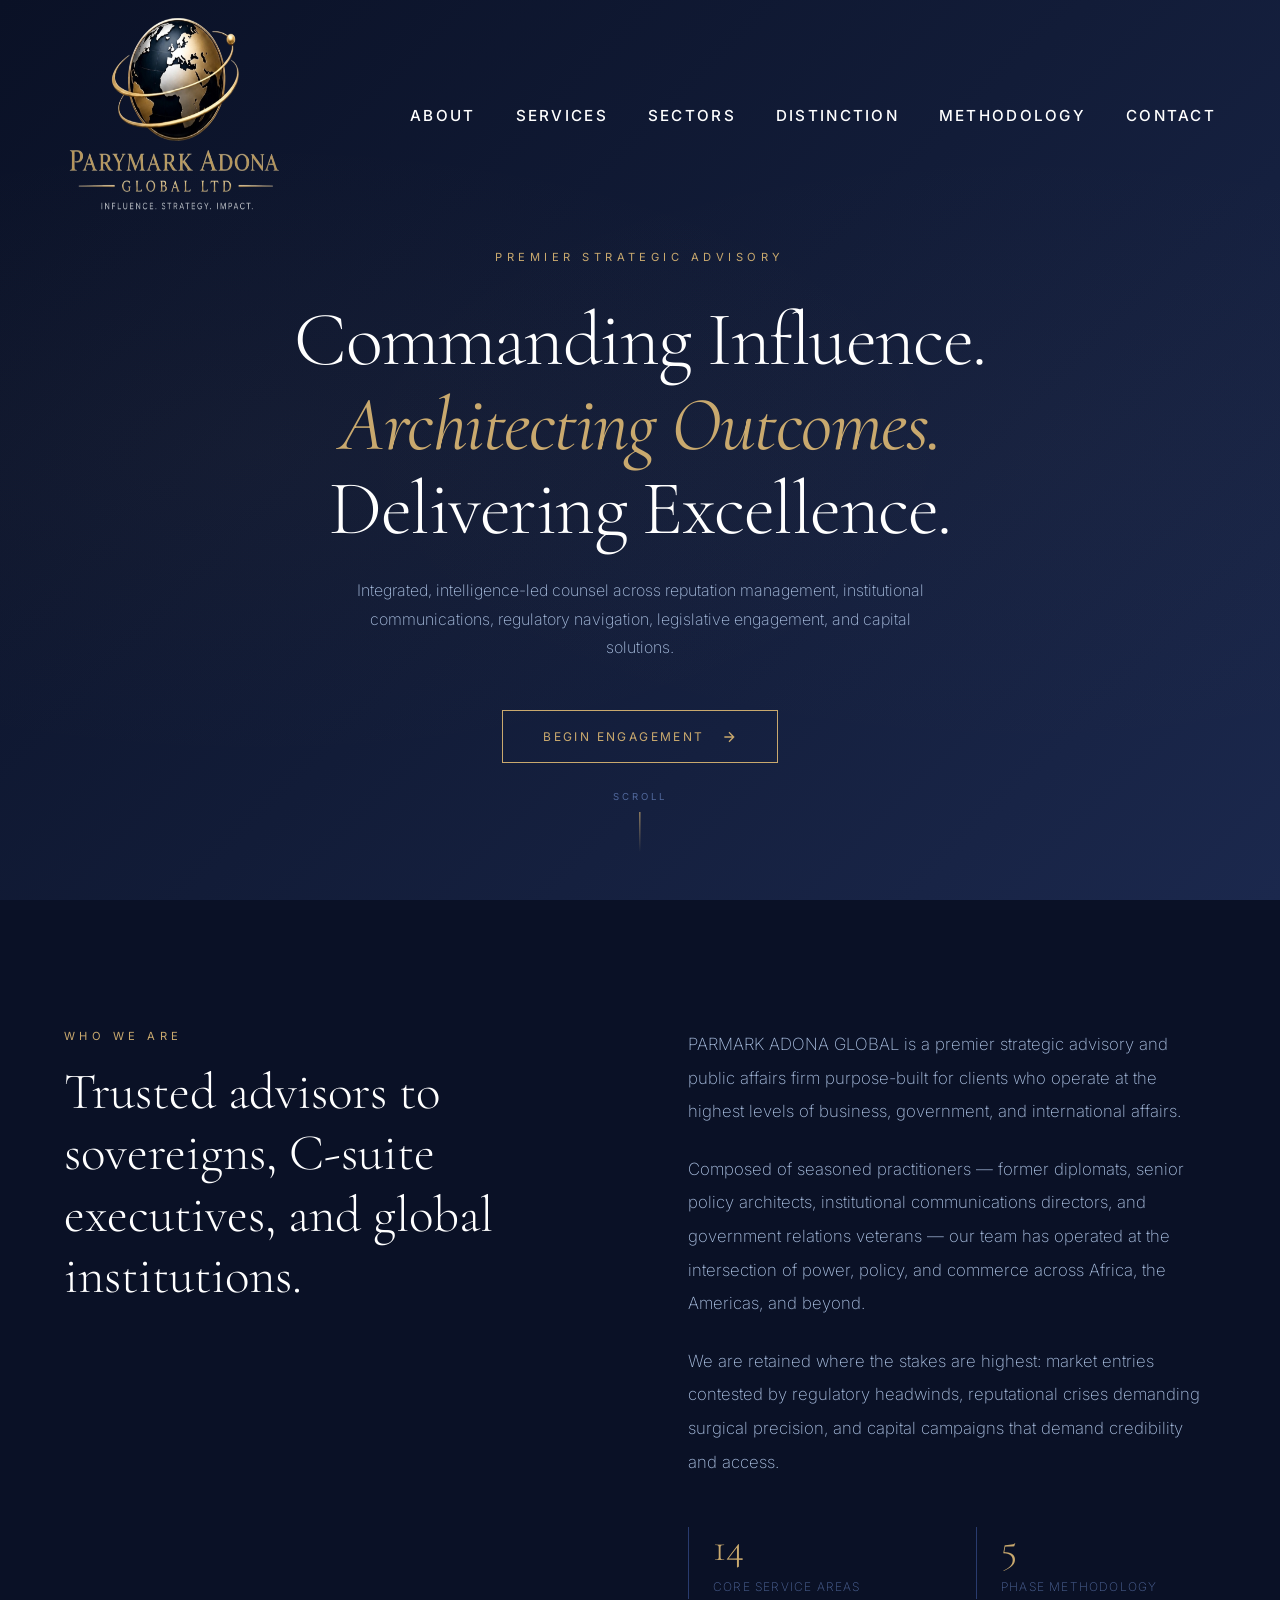
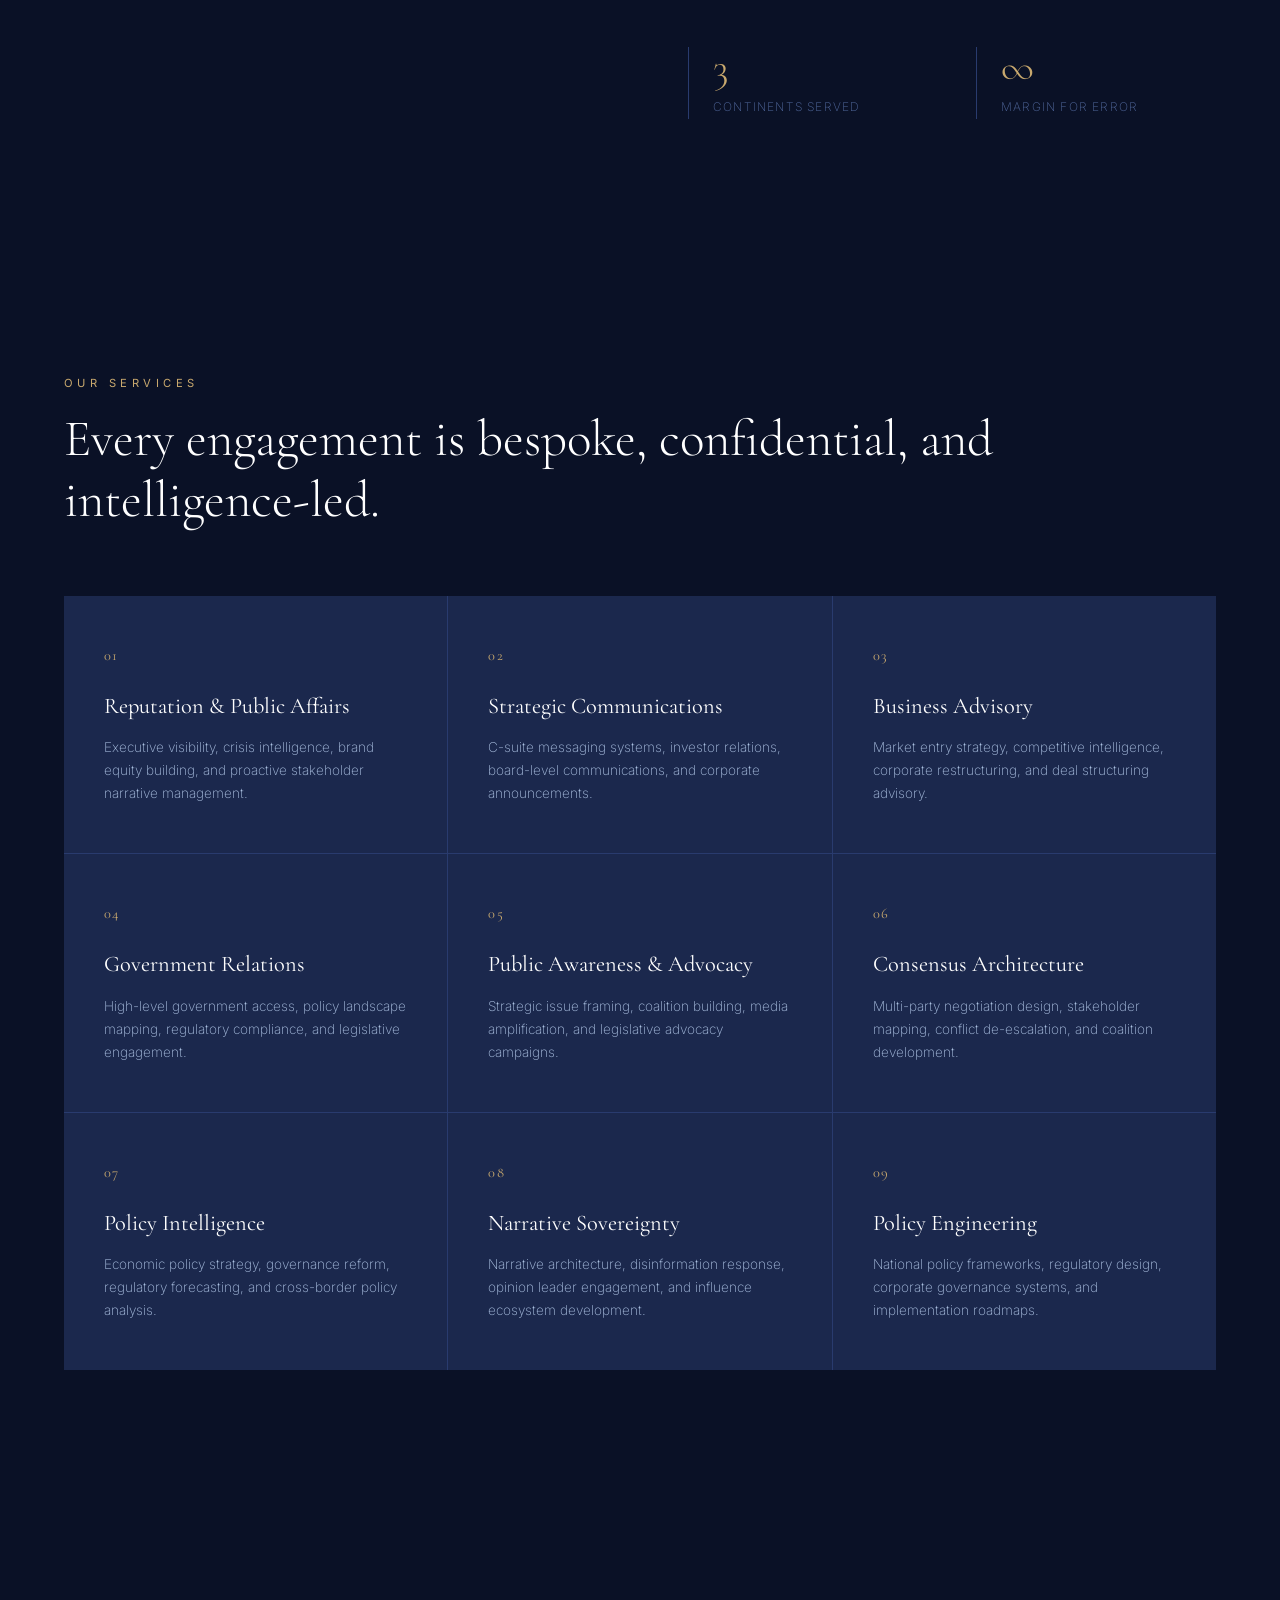
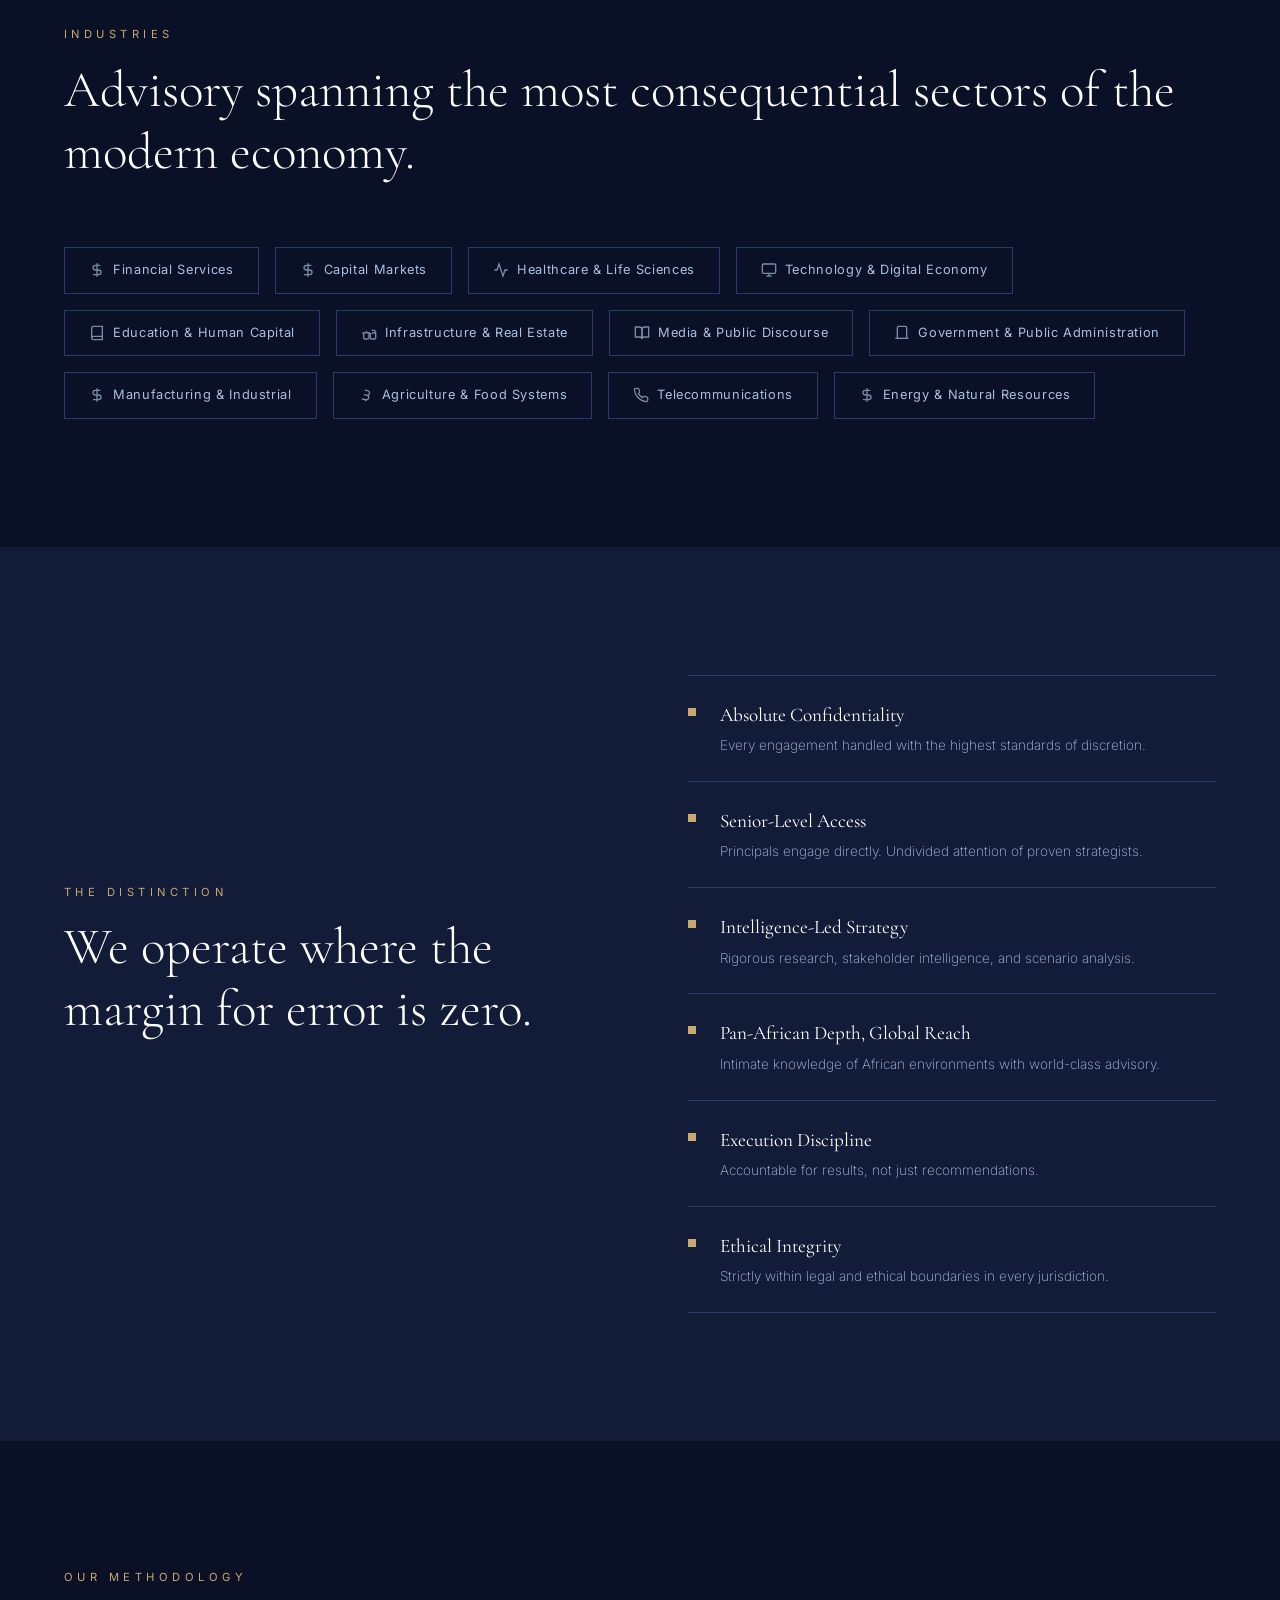
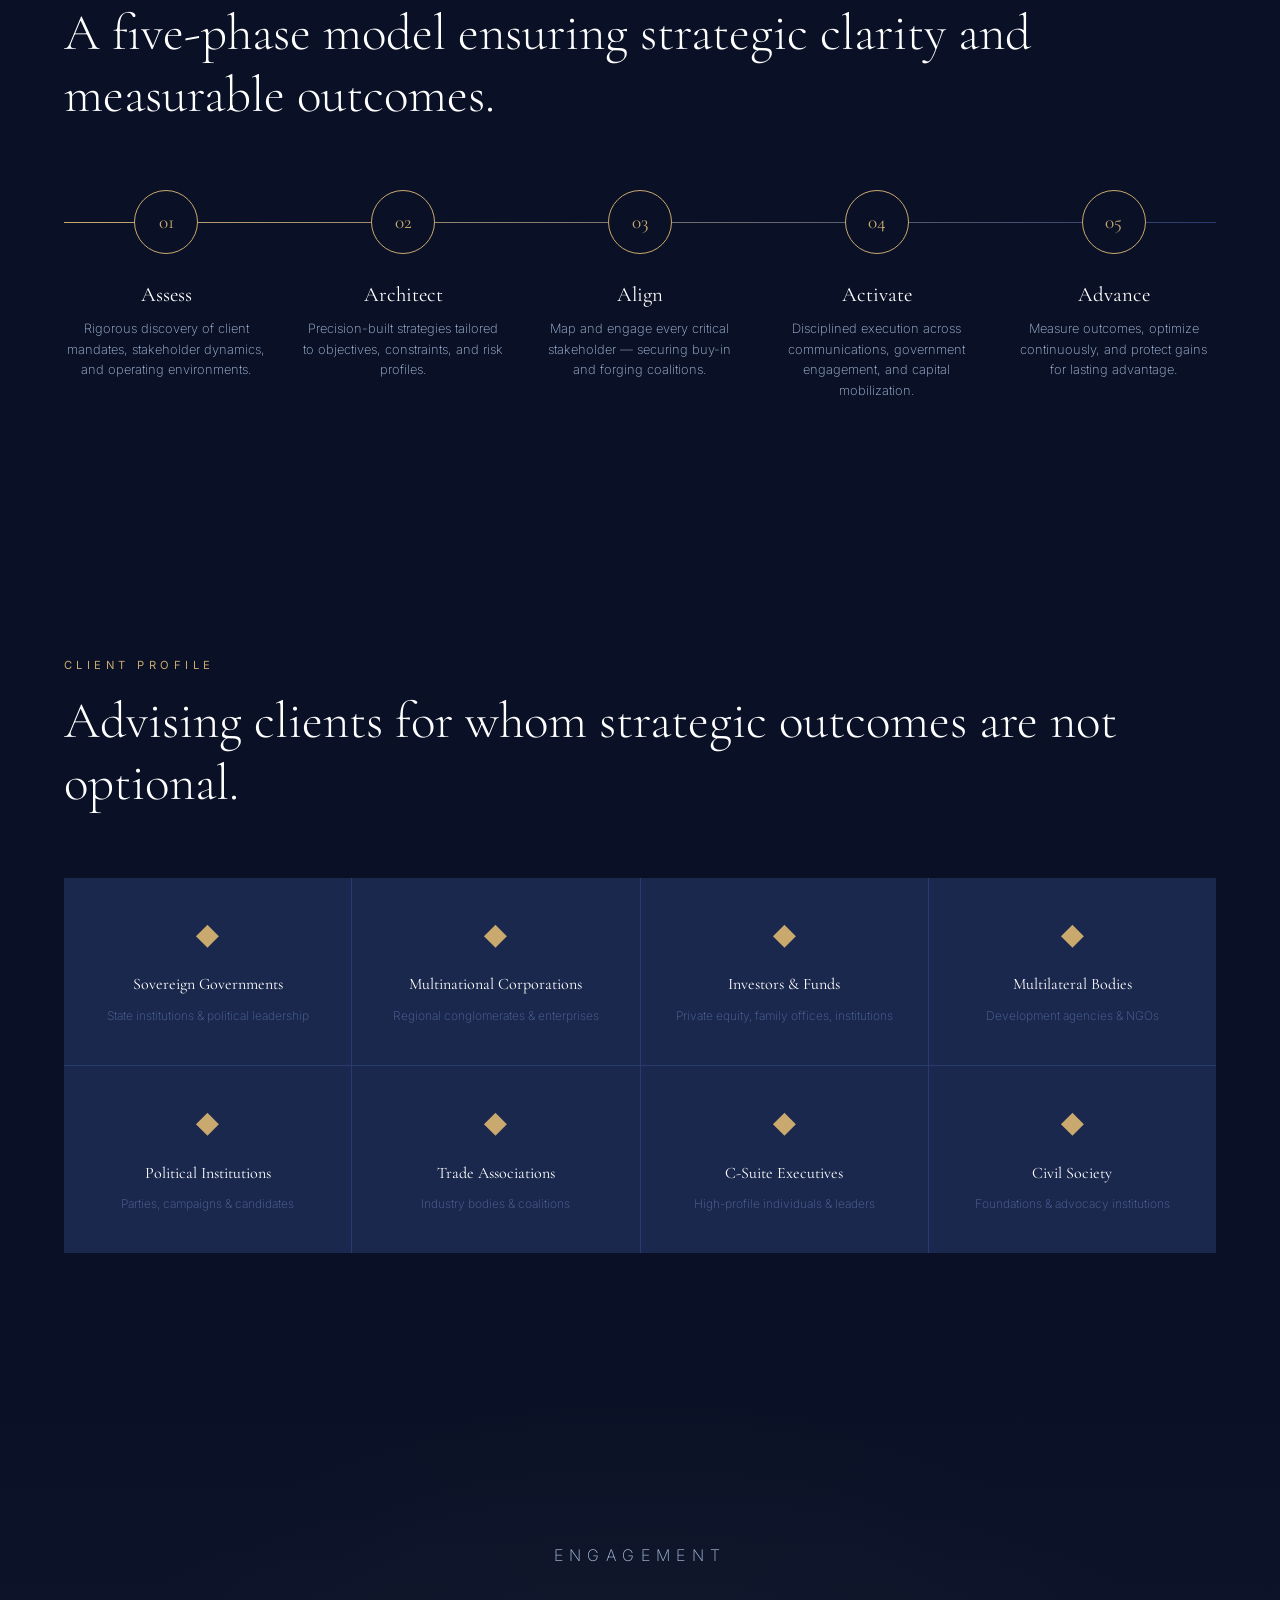
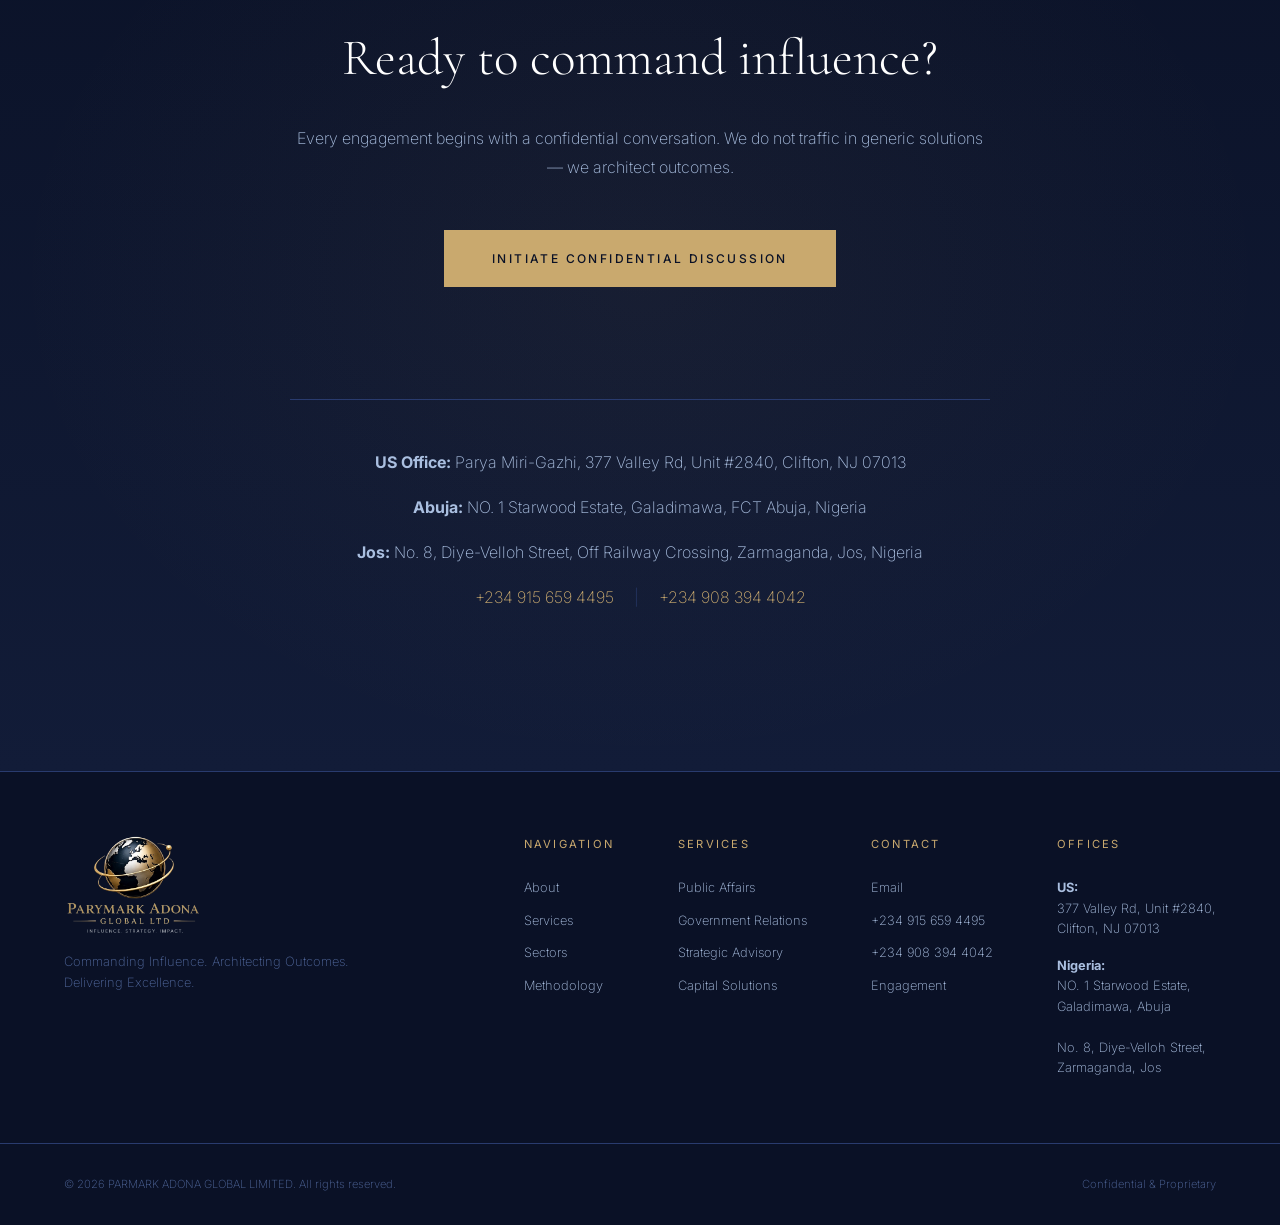
==== commit 11376e07: "feat: implement responsive component-based CSS architecture and navigation updates" ====
--- a/index.html
+++ b/index.html
@@ -49,7 +49,6 @@
     <nav class="navbar" id="navbar">
         <a href="/" class="logo">
             <img src="assets/images/mark.png" alt="Parymark Adona Global Ltd" id="logo-img">
-            <span class="logo-text">Parymark <span>Adona</span> Global</span>
         </a>
 
         <!-- Desktop links -->
@@ -223,51 +222,87 @@
         </div>
         <div class="sectors-list fade-in">
             <span class="sector-tag">
-                <svg viewBox="0 0 24 24" fill="none" stroke="currentColor" stroke-width="2"><path d="M12 2v20M17 5H9.5a3.5 3.5 0 0 0 0 7h5a3.5 3.5 0 0 1 0 7H6"/></svg>
+                <svg viewBox="0 0 24 24" fill="none" stroke="currentColor" stroke-width="2">
+                    <path d="M12 2v20M17 5H9.5a3.5 3.5 0 0 0 0 7h5a3.5 3.5 0 0 1 0 7H6" />
+                </svg>
                 Financial Services
             </span>
             <span class="sector-tag">
-                <svg viewBox="0 0 24 24" fill="none" stroke="currentColor" stroke-width="2"><line x1="12" y1="2" x2="12" y2="22"/><path d="M17 5H9.5a3.5 3.5 0 0 0 0 7h5a3.5 3.5 0 0 1 0 7H6"/></svg>
+                <svg viewBox="0 0 24 24" fill="none" stroke="currentColor" stroke-width="2">
+                    <line x1="12" y1="2" x2="12" y2="22" />
+                    <path d="M17 5H9.5a3.5 3.5 0 0 0 0 7h5a3.5 3.5 0 0 1 0 7H6" />
+                </svg>
                 Capital Markets
             </span>
             <span class="sector-tag">
-                <svg viewBox="0 0 24 24" fill="none" stroke="currentColor" stroke-width="2"><path d="M22 12h-4l-3 9L9 3l-3 9H2"/></svg>
+                <svg viewBox="0 0 24 24" fill="none" stroke="currentColor" stroke-width="2">
+                    <path d="M22 12h-4l-3 9L9 3l-3 9H2" />
+                </svg>
                 Healthcare & Life Sciences
             </span>
             <span class="sector-tag">
-                <svg viewBox="0 0 24 24" fill="none" stroke="currentColor" stroke-width="2"><rect x="2" y="3" width="20" height="14" rx="2" ry="2"/><line x1="8" y1="21" x2="16" y2="21"/><line x1="12" y1="17" x2="12" y2="21"/></svg>
+                <svg viewBox="0 0 24 24" fill="none" stroke="currentColor" stroke-width="2">
+                    <rect x="2" y="3" width="20" height="14" rx="2" ry="2" />
+                    <line x1="8" y1="21" x2="16" y2="21" />
+                    <line x1="12" y1="17" x2="12" y2="21" />
+                </svg>
                 Technology & Digital Economy
             </span>
             <span class="sector-tag">
-                <svg viewBox="0 0 24 24" fill="none" stroke="currentColor" stroke-width="2"><path d="M4 19.5A2.5 2.5 0 0 1 6.5 17H20"/><path d="M6.5 2H20v20H6.5A2.5 2.5 0 0 1 4 19.5v-15A2.5 2.5 0 0 1 6.5 2z"/></svg>
+                <svg viewBox="0 0 24 24" fill="none" stroke="currentColor" stroke-width="2">
+                    <path d="M4 19.5A2.5 2.5 0 0 1 6.5 17H20" />
+                    <path d="M6.5 2H20v20H6.5A2.5 2.5 0 0 1 4 19.5v-15A2.5 2.5 0 0 1 6.5 2z" />
+                </svg>
                 Education & Human Capital
             </span>
             <span class="sector-tag">
-                <svg viewBox="0 0 24 24" fill="none" stroke="currentColor" stroke-width="2"><path d="M2 12h4l2-2 2 2h4"/><path d="M4 12v7a2 2 0 0 0 2 2h4a2 2 0 0 0 2-2v-7"/><path d="M14 12v7a2 2 0 0 0 2 2h4a2 2 0 0 0 2-2v-7"/><path d="M16 12h4l2-2-2-2h-4"/></svg>
+                <svg viewBox="0 0 24 24" fill="none" stroke="currentColor" stroke-width="2">
+                    <path d="M2 12h4l2-2 2 2h4" />
+                    <path d="M4 12v7a2 2 0 0 0 2 2h4a2 2 0 0 0 2-2v-7" />
+                    <path d="M14 12v7a2 2 0 0 0 2 2h4a2 2 0 0 0 2-2v-7" />
+                    <path d="M16 12h4l2-2-2-2h-4" />
+                </svg>
                 Infrastructure & Real Estate
             </span>
             <span class="sector-tag">
-                <svg viewBox="0 0 24 24" fill="none" stroke="currentColor" stroke-width="2"><path d="M2 3h6a4 4 0 0 1 4 4v14a3 3 0 0 0-3-3H2z"/><path d="M22 3h-6a4 4 0 0 0-4 4v14a3 3 0 0 1 3-3h7z"/></svg>
+                <svg viewBox="0 0 24 24" fill="none" stroke="currentColor" stroke-width="2">
+                    <path d="M2 3h6a4 4 0 0 1 4 4v14a3 3 0 0 0-3-3H2z" />
+                    <path d="M22 3h-6a4 4 0 0 0-4 4v14a3 3 0 0 1 3-3h7z" />
+                </svg>
                 Media & Public Discourse
             </span>
             <span class="sector-tag">
-                <svg viewBox="0 0 24 24" fill="none" stroke="currentColor" stroke-width="2"><path d="M2 20h20"/><path d="M5 20V4a2 2 0 0 1 2-2h10a2 2 0 0 1 2 2v16"/></svg>
+                <svg viewBox="0 0 24 24" fill="none" stroke="currentColor" stroke-width="2">
+                    <path d="M2 20h20" />
+                    <path d="M5 20V4a2 2 0 0 1 2-2h10a2 2 0 0 1 2 2v16" />
+                </svg>
                 Government & Public Administration
             </span>
             <span class="sector-tag">
-                <svg viewBox="0 0 24 24" fill="none" stroke="currentColor" stroke-width="2"><path d="M12 2v20"/><path d="M17 5H9.5a3.5 3.5 0 0 0 0 7h5a3.5 3.5 0 0 1 0 7H6"/></svg>
+                <svg viewBox="0 0 24 24" fill="none" stroke="currentColor" stroke-width="2">
+                    <path d="M12 2v20" />
+                    <path d="M17 5H9.5a3.5 3.5 0 0 0 0 7h5a3.5 3.5 0 0 1 0 7H6" />
+                </svg>
                 Manufacturing & Industrial
             </span>
             <span class="sector-tag">
-                <svg viewBox="0 0 24 24" fill="none" stroke="currentColor" stroke-width="2"><path d="M11.767 19.089c4.924.868 6.14-6.025 1.216-6.894m-1.216 6.894L5.86 18.047m5.908 1.042-.347 1.97m1.563-8.864c4.924.869 6.14-6.025 1.215-6.893m-1.215 6.893-3.94-.694m5.155-6.2-3.94-.694"/></svg>
+                <svg viewBox="0 0 24 24" fill="none" stroke="currentColor" stroke-width="2">
+                    <path
+                        d="M11.767 19.089c4.924.868 6.14-6.025 1.216-6.894m-1.216 6.894L5.86 18.047m5.908 1.042-.347 1.97m1.563-8.864c4.924.869 6.14-6.025 1.215-6.893m-1.215 6.893-3.94-.694m5.155-6.2-3.94-.694" />
+                </svg>
                 Agriculture & Food Systems
             </span>
             <span class="sector-tag">
-                <svg viewBox="0 0 24 24" fill="none" stroke="currentColor" stroke-width="2"><path d="M22 16.92v3a2 2 0 0 1-2.18 2 19.79 19.79 0 0 1-8.63-3.07 19.5 19.5 0 0 1-6-6 19.79 19.79 0 0 1-3.07-8.67A2 2 0 0 1 4.11 2h3a2 2 0 0 1 2 1.72 12.84 12.84 0 0 0 .7 2.81 2 2 0 0 1-.45 2.11L8.09 9.91a16 16 0 0 0 6 6l1.27-1.27a2 2 0 0 1 2.11-.45 12.84 12.84 0 0 0 2.81.7A2 2 0 0 1 22 16.92z"/></svg>
+                <svg viewBox="0 0 24 24" fill="none" stroke="currentColor" stroke-width="2">
+                    <path
+                        d="M22 16.92v3a2 2 0 0 1-2.18 2 19.79 19.79 0 0 1-8.63-3.07 19.5 19.5 0 0 1-6-6 19.79 19.79 0 0 1-3.07-8.67A2 2 0 0 1 4.11 2h3a2 2 0 0 1 2 1.72 12.84 12.84 0 0 0 .7 2.81 2 2 0 0 1-.45 2.11L8.09 9.91a16 16 0 0 0 6 6l1.27-1.27a2 2 0 0 1 2.11-.45 12.84 12.84 0 0 0 2.81.7A2 2 0 0 1 22 16.92z" />
+                </svg>
                 Telecommunications
             </span>
-             <span class="sector-tag">
-                <svg viewBox="0 0 24 24" fill="none" stroke="currentColor" stroke-width="2"><path d="M12 2v20M17 5H9.5a3.5 3.5 0 0 0 0 7h5a3.5 3.5 0 0 1 0 7H6"/></svg>
+            <span class="sector-tag">
+                <svg viewBox="0 0 24 24" fill="none" stroke="currentColor" stroke-width="2">
+                    <path d="M12 2v20M17 5H9.5a3.5 3.5 0 0 0 0 7h5a3.5 3.5 0 0 1 0 7H6" />
+                </svg>
                 Energy & Natural Resources
             </span>
         </div>
@@ -440,11 +475,15 @@
                 architect outcomes.</p>
             <a href="mailto:contact@parmarkadona.com" class="cta-btn" id="cta-btn">Initiate Confidential Discussion</a>
             <div class="cta-contact-details">
-                <p class="cta-address">No. 8, Diye-Velloh Street, Off Railway Crossing, Zarmaganda, Jos.</p>
-                <p class="cta-phone">
-                    <a href="tel:+2348036416768">+234 803 641 6768</a>
+                <p class="cta-address"><strong>US Office:</strong> Parya Miri-Gazhi, 377 Valley Rd, Unit #2840, Clifton,
+                    NJ 07013</p>
+                <p class="cta-address"><strong>Abuja:</strong> NO. 1 Starwood Estate, Galadimawa, FCT Abuja, Nigeria</p>
+                <p class="cta-address"><strong>Jos:</strong> No. 8, Diye-Velloh Street, Off Railway Crossing,
+                    Zarmaganda, Jos, Nigeria</p>
+                <p class="cta-phone" style="margin-top: 1rem;">
+                    <a href="tel:+2349156594495">+234 915 659 4495</a>
                     <span class="cta-phone-divider">|</span>
-                    <a href="tel:+2347030342641">+234 703 034 2641</a>
+                    <a href="tel:+2349083944042">+234 908 394 4042</a>
                 </p>
             </div>
         </div>
@@ -458,7 +497,6 @@
         <div>
             <div class="footer-brand">
                 <img src="assets/images/mark.png" alt="Parymark Adona Global Ltd">
-                <span class="footer-brand-text">Parmark <span>Adona</span> Global</span>
             </div>
             <p class="footer-tagline">Commanding Influence. Architecting Outcomes. Delivering Excellence.</p>
         </div>
@@ -480,13 +518,15 @@
             <div class="footer-col">
                 <h5>Contact</h5>
                 <a href="mailto:contact@parmarkadona.com">Email</a>
-                <a href="tel:+2348036416768">+234 803 641 6768</a>
-                <a href="tel:+2347030342641">+234 703 034 2641</a>
+                <a href="tel:+2349156594495">+234 915 659 4495</a>
+                <a href="tel:+2349083944042">+234 908 394 4042</a>
                 <a href="#contact">Engagement</a>
             </div>
             <div class="footer-col">
-                <h5>Office</h5>
-                <p class="footer-address">No. 8, Diye-Velloh Street,<br>Off Railway Crossing,<br>Zarmaganda, Jos.</p>
+                <h5>Offices</h5>
+                <p class="footer-address"><strong>US:</strong><br>377 Valley Rd, Unit #2840,<br>Clifton, NJ 07013</p>
+                <p class="footer-address" style="margin-top: 1rem;"><strong>Nigeria:</strong><br>NO. 1 Starwood
+                    Estate,<br>Galadimawa, Abuja<br><br>No. 8, Diye-Velloh Street,<br>Zarmaganda, Jos</p>
             </div>
         </div>
     </footer>
--- a/css/tokens.css
+++ b/css/tokens.css
@@ -1,12 +1,12 @@
 /* tokens.css — Single source of truth for design tokens */
 :root {
     /* Colour palette */
-    --black: #0a0a0a;
-    --near-black: #111111;
-    --charcoal: #1a1a1a;
-    --dark-gray: #2a2a2a;
-    --mid-gray: #555555;
-    --light-gray: #999999;
+    --black: #0a1126;
+    --near-black: #121c38;
+    --charcoal: #1b284d;
+    --dark-gray: #293b6e;
+    --mid-gray: #51689c;
+    --light-gray: #aabfe0;
     --cream: #f5f0e8;
     --gold: #c9a96e;
     --gold-dim: #a08050;
@@ -41,4 +41,4 @@
     --z-base: 1;
     --z-overlay: 2;
     --z-nav: 1000;
-}
+}
--- a/css/components/navbar.css
+++ b/css/components/navbar.css
@@ -6,9 +6,10 @@
     left: 0;
     width: 100%;
     z-index: var(--z-nav);
-    padding: var(--space-md) var(--space-2xl);
+    padding: var(--space-sm) var(--space-2xl);
     display: flex;
-    justify-content: space-between;
+    justify-content: flex-start;
+    gap: var(--space-4xl);
     align-items: center;
     transition: all var(--ease-slow);
 }
@@ -16,9 +17,15 @@
 .navbar.scrolled {
     background: rgba(10, 10, 10, 0.95);
     backdrop-filter: blur(20px);
-    padding: var(--space-sm) var(--space-2xl);
+    padding: var(--space-xs) var(--space-2xl);
     border-bottom: 1px solid rgba(201, 169, 110, 0.1);
 }
+
+.navbar.scrolled .logo img {
+    height: 90px;
+}
+
+
 
 /* Logo — image based */
 .logo {
@@ -29,22 +36,12 @@
 }
 
 .logo img {
-    height: 42px;
+    height: 200px;
     width: auto;
+    transition: height var(--ease-default);
 }
 
-.logo-text {
-    font-family: var(--font-serif);
-    font-size: 1.1rem;
-    font-weight: 400;
-    letter-spacing: 0.25em;
-    text-transform: uppercase;
-    color: var(--white);
-}
 
-.logo-text span {
-    color: var(--gold);
-}
 
 /* Desktop nav links */
 .nav-links {
@@ -54,10 +51,10 @@
 }
 
 .nav-links a {
-    color: var(--light-gray);
+    color: var(--white);
     text-decoration: none;
-    font-size: 0.75rem;
-    font-weight: 300;
+    font-size: 0.95rem;
+    font-weight: 500;
     letter-spacing: 0.15em;
     text-transform: uppercase;
     transition: color var(--ease-default);
@@ -95,6 +92,7 @@
     border: none;
     cursor: pointer;
     padding: 0;
+    margin-left: auto; /* Push to the right edge */
     /* Must sit above the mobile overlay */
     z-index: calc(var(--z-nav) + 10);
     position: relative;
--- a/css/components/hero.css
+++ b/css/components/hero.css
@@ -8,6 +8,7 @@
     align-items: center;
     text-align: center;
     position: relative;
+    padding-top: 240px; /* Offset for the very tall transparent navbar */
     background: linear-gradient(135deg, var(--black) 0%, var(--near-black) 50%, var(--charcoal) 100%);
     overflow: hidden;
 }
--- a/css/components/footer.css
+++ b/css/components/footer.css
@@ -18,21 +18,10 @@
 }
 
 .footer-brand img {
-    height: 36px;
+    height: 100px;
     width: auto;
 }
 
-.footer-brand-text {
-    font-family: var(--font-serif);
-    font-size: 1rem;
-    letter-spacing: 0.2em;
-    text-transform: uppercase;
-    color: var(--white);
-}
-
-.footer-brand-text span {
-    color: var(--gold);
-}
 
 .footer-tagline {
     font-size: 0.8rem;
--- a/css/responsive.css
+++ b/css/responsive.css
@@ -34,7 +34,11 @@
     }
 
     .navbar.scrolled {
-        padding: 0.75rem var(--space-sm);
+        padding: 0.5rem var(--space-sm);
+    }
+    
+    .navbar.scrolled .logo img {
+        height: 80px;
     }
 
     /* Hide desktop nav, show hamburger */
@@ -48,12 +52,7 @@
 
     /* Scale logo down for mobile */
     .logo img {
-        height: 32px;
-    }
-
-    .logo-text {
-        font-size: 0.8rem;
-        letter-spacing: 0.15em;
+        height: 130px;
     }
 
     .logo {
@@ -74,6 +73,10 @@
     }
 
     /* --- Hero --- */
+    .hero {
+        padding-top: 160px;
+    }
+
     .hero h1 {
         font-size: clamp(1.8rem, 8vw, 2.8rem);
     }
@@ -250,12 +253,8 @@
         font-size: 1.6rem;
     }
 
-    .logo-text {
-        font-size: 0.7rem;
-    }
-
     .logo img {
-        height: 28px;
+        height: 110px;
     }
 
     .mobile-nav a {
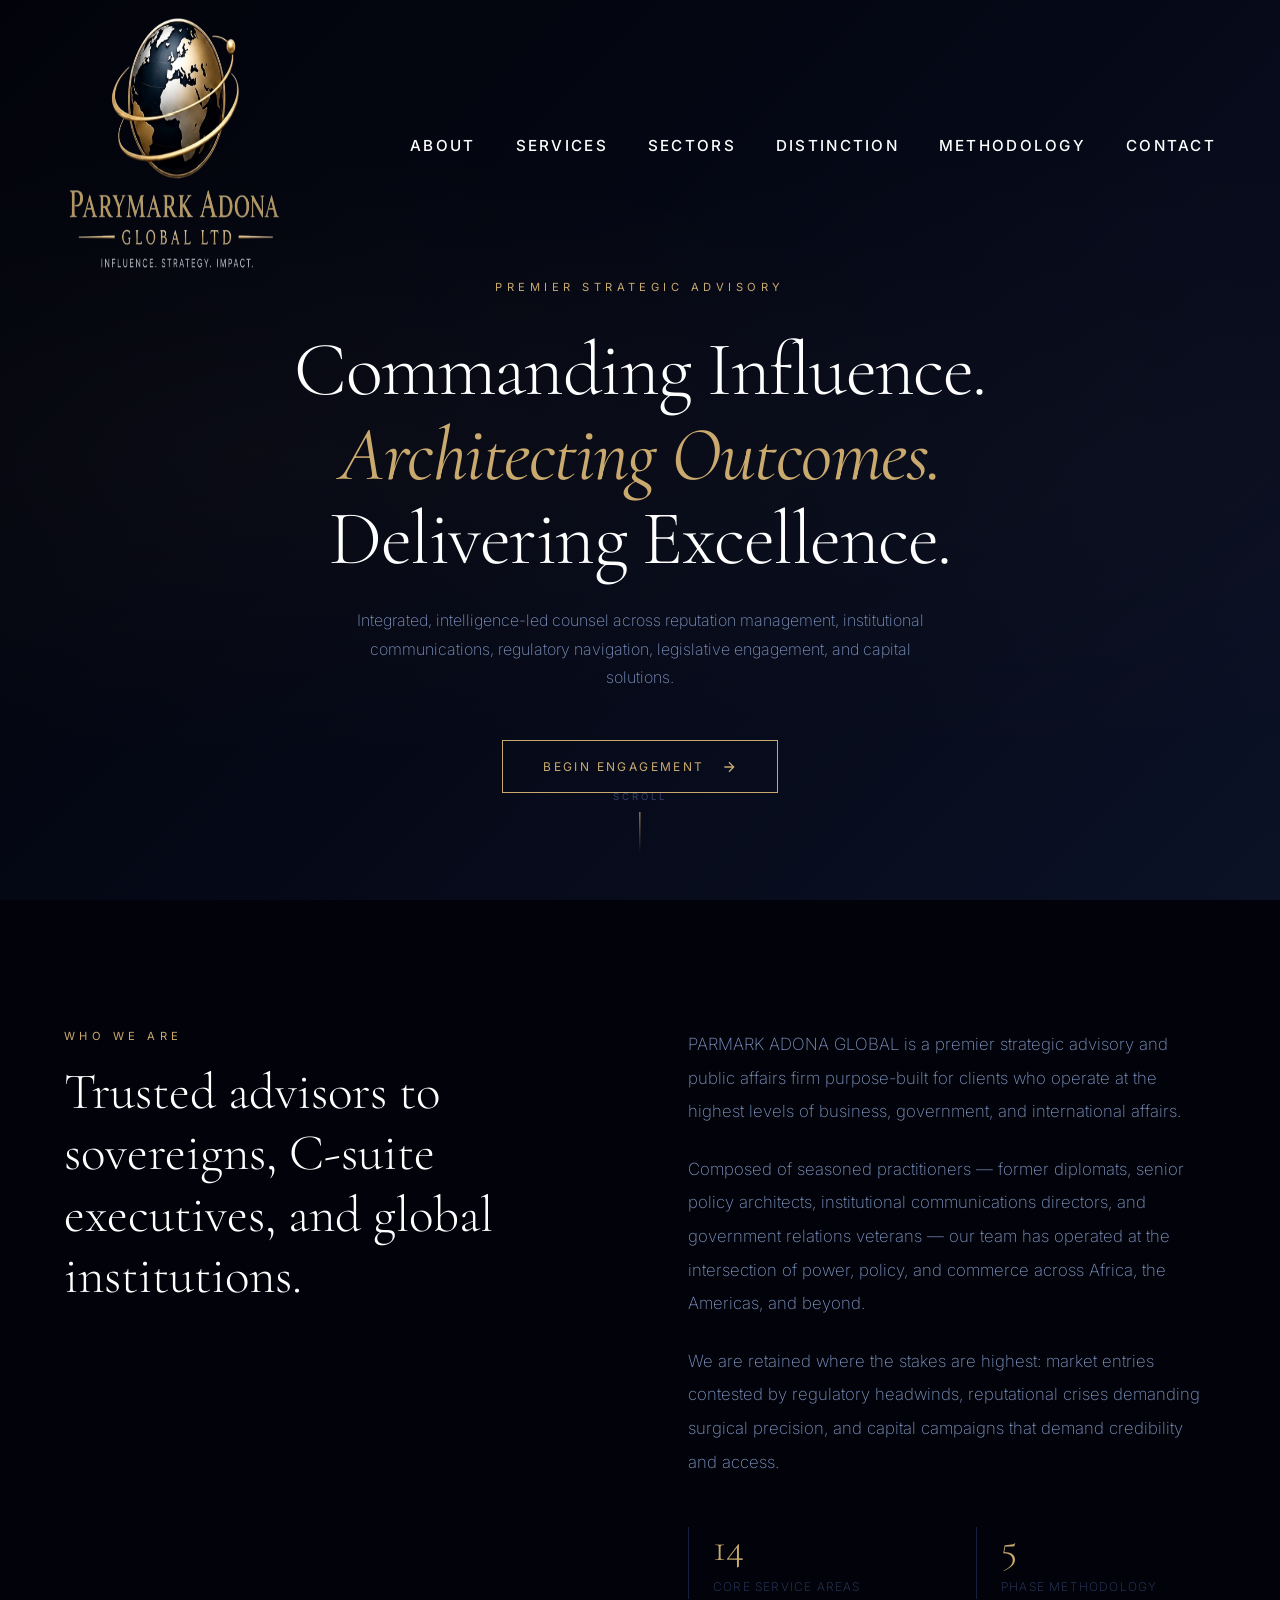
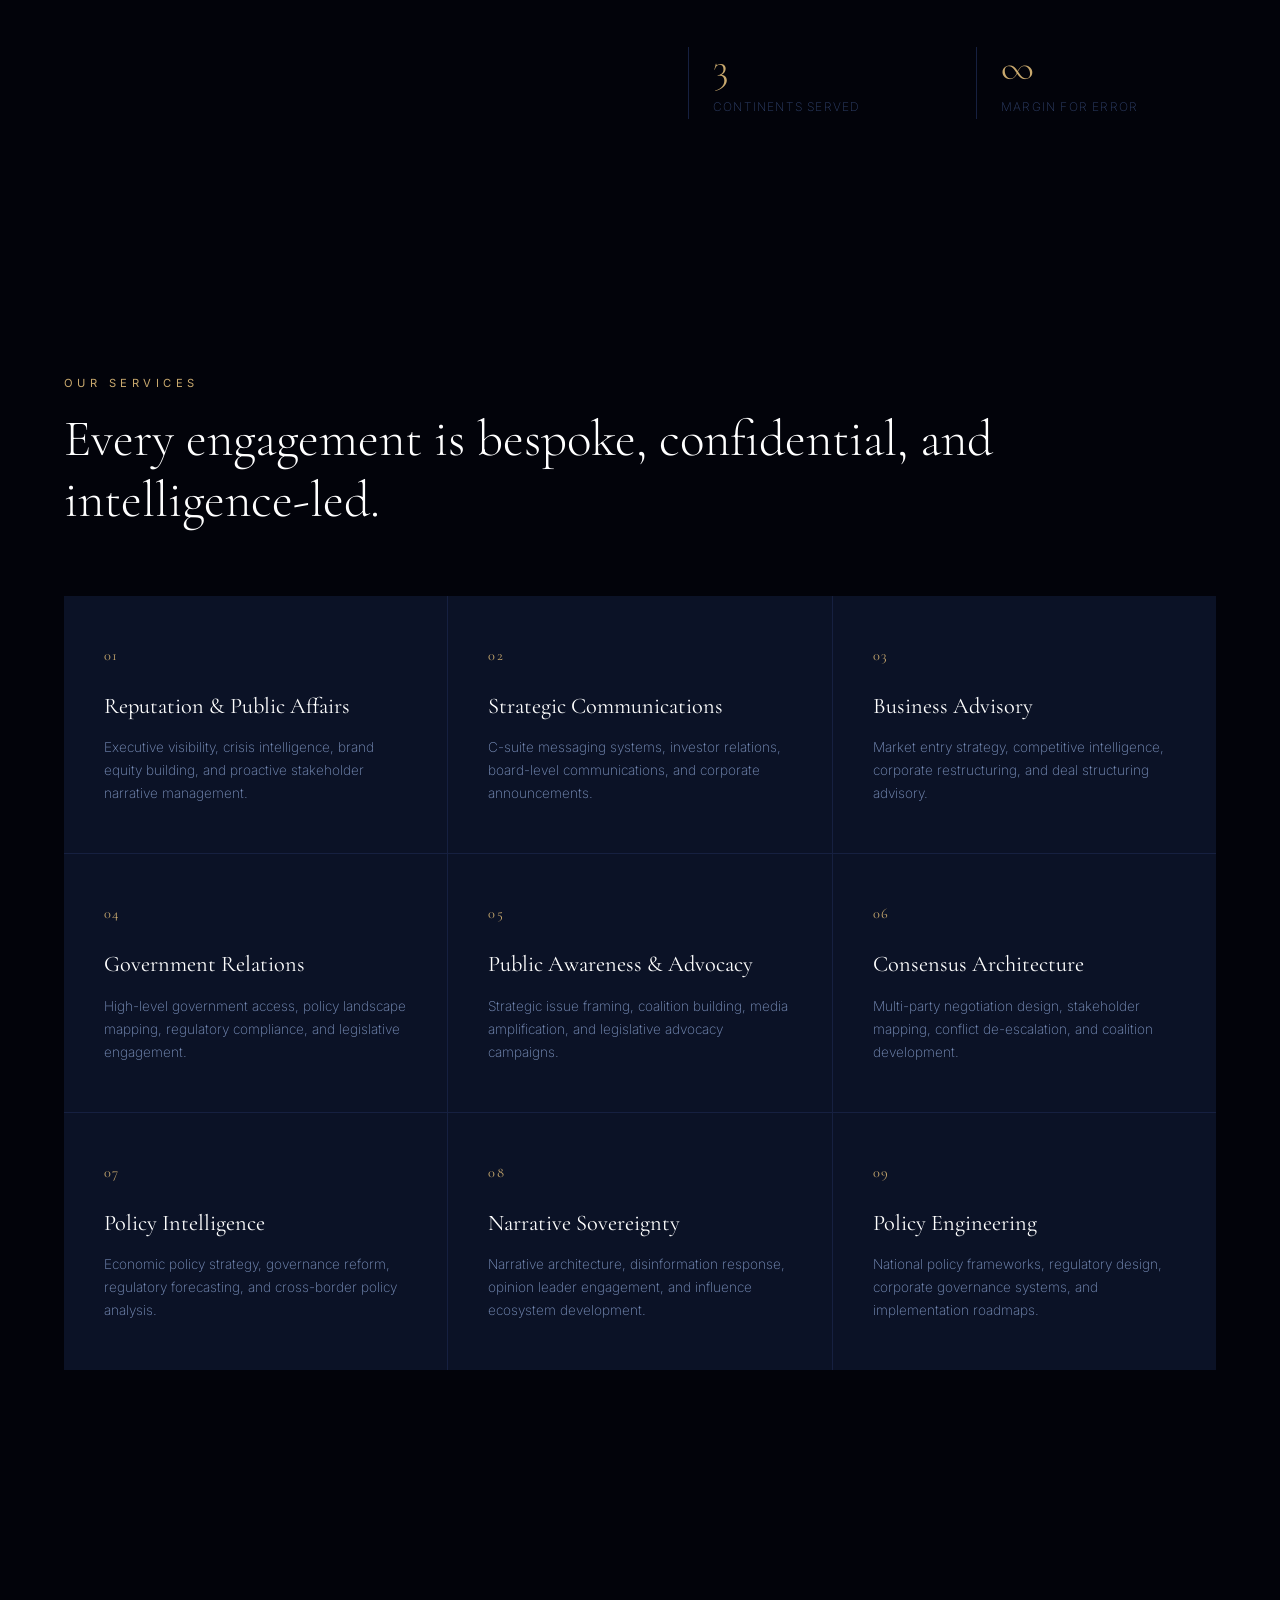
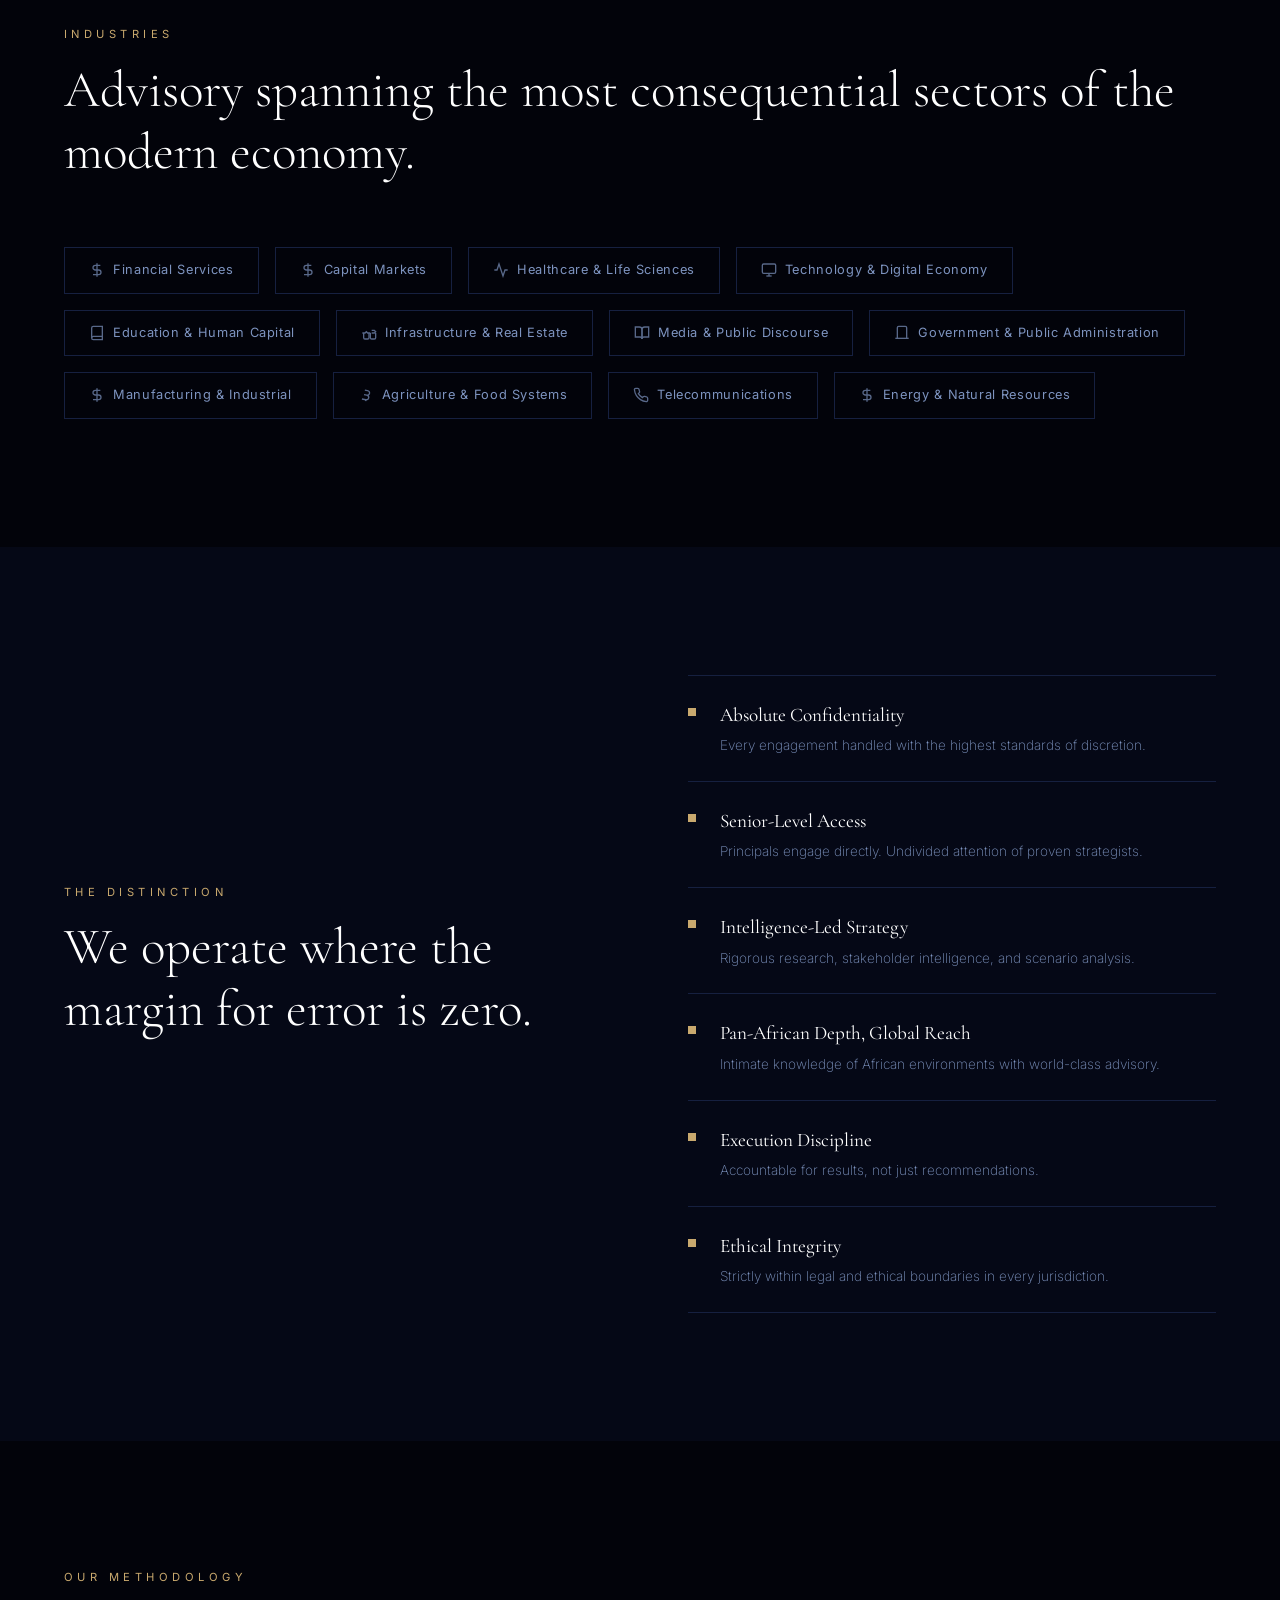
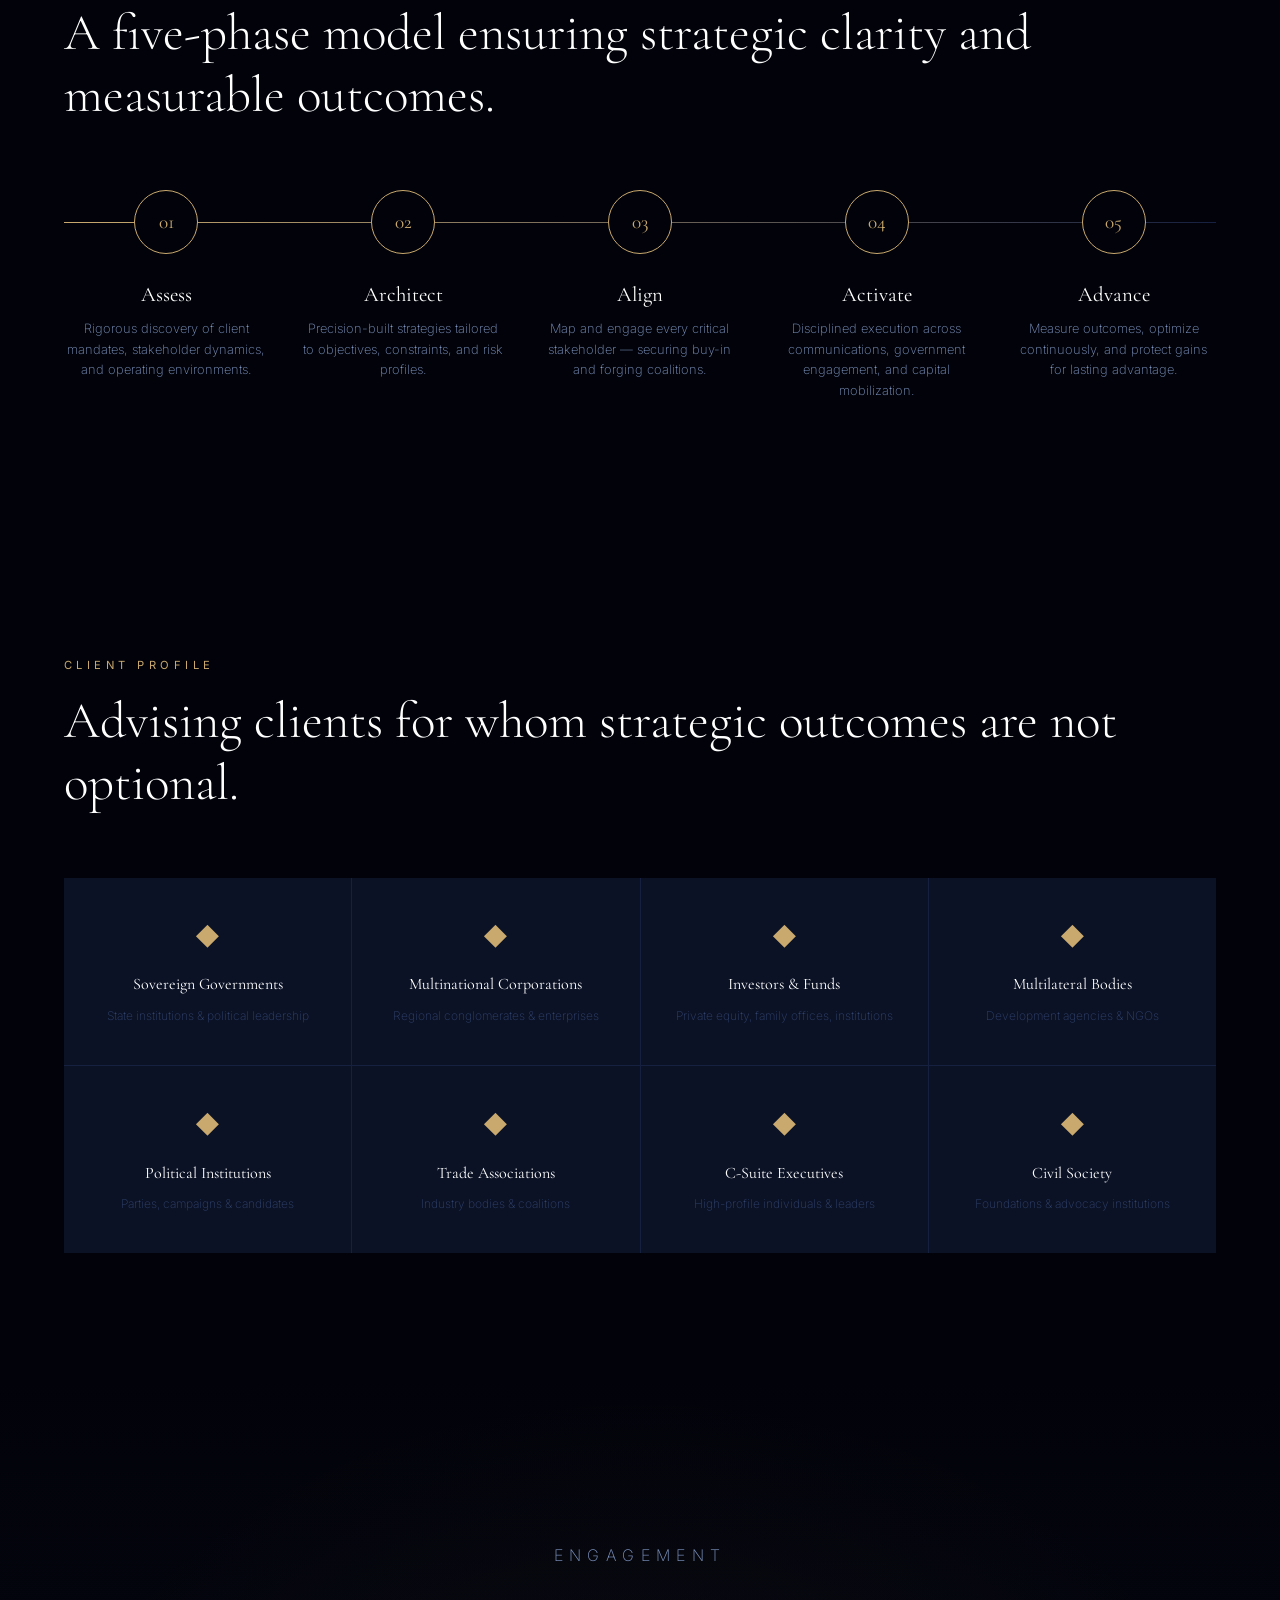
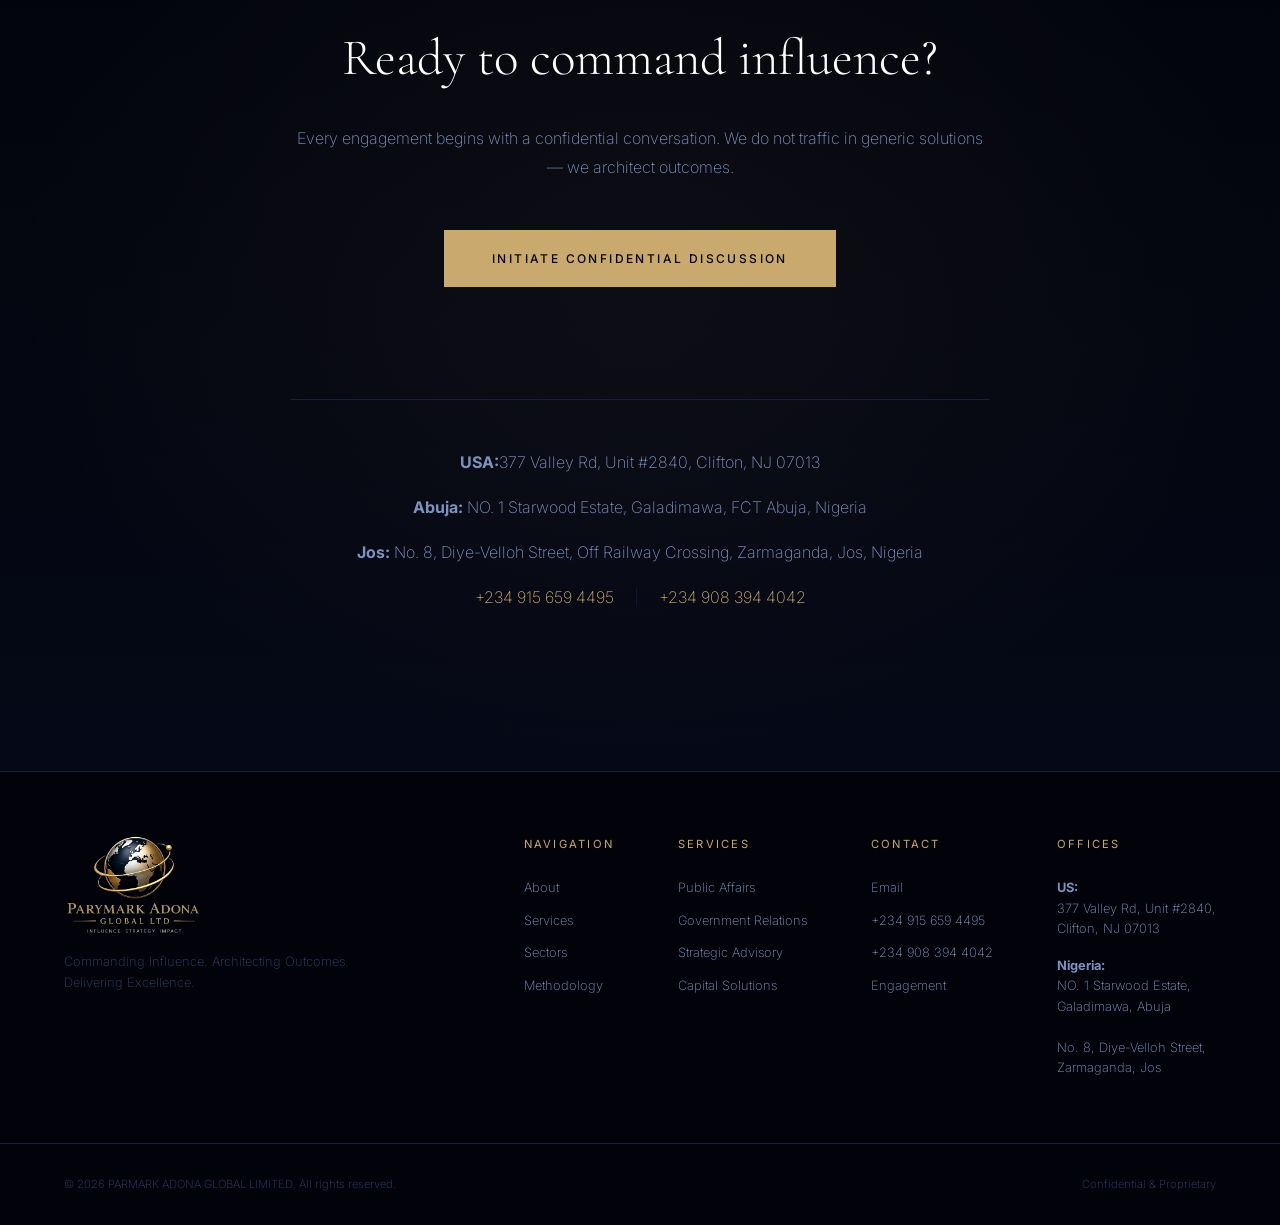
==== commit 60d84bda: "fix: remove redundant name from US office address in index.html" ====
--- a/index.html
+++ b/index.html
@@ -475,7 +475,7 @@
                 architect outcomes.</p>
             <a href="mailto:contact@parmarkadona.com" class="cta-btn" id="cta-btn">Initiate Confidential Discussion</a>
             <div class="cta-contact-details">
-                <p class="cta-address"><strong>US Office:</strong> Parya Miri-Gazhi, 377 Valley Rd, Unit #2840, Clifton,
+                <p class="cta-address"><strong>USA:</strong>377 Valley Rd, Unit #2840, Clifton,
                     NJ 07013</p>
                 <p class="cta-address"><strong>Abuja:</strong> NO. 1 Starwood Estate, Galadimawa, FCT Abuja, Nigeria</p>
                 <p class="cta-address"><strong>Jos:</strong> No. 8, Diye-Velloh Street, Off Railway Crossing,
--- a/css/tokens.css
+++ b/css/tokens.css
@@ -1,12 +1,12 @@
 /* tokens.css — Single source of truth for design tokens */
 :root {
     /* Colour palette */
-    --black: #0a1126;
-    --near-black: #121c38;
-    --charcoal: #1b284d;
-    --dark-gray: #293b6e;
-    --mid-gray: #51689c;
-    --light-gray: #aabfe0;
+    --black: #02030a;
+    --near-black: #050816;
+    --charcoal: #0b1226;
+    --dark-gray: #162040;
+    --mid-gray: #30416b;
+    --light-gray: #7d93bf;
     --cream: #f5f0e8;
     --gold: #c9a96e;
     --gold-dim: #a08050;
--- a/css/components/navbar.css
+++ b/css/components/navbar.css
@@ -22,7 +22,7 @@
 }
 
 .navbar.scrolled .logo img {
-    height: 90px;
+    height: 120px;
 }
 
 
@@ -36,7 +36,7 @@
 }
 
 .logo img {
-    height: 200px;
+    height: 260px;
     width: auto;
     transition: height var(--ease-default);
 }
--- a/css/components/hero.css
+++ b/css/components/hero.css
@@ -8,7 +8,7 @@
     align-items: center;
     text-align: center;
     position: relative;
-    padding-top: 240px; /* Offset for the very tall transparent navbar */
+    padding-top: 300px; /* Offset for the very tall transparent navbar */
     background: linear-gradient(135deg, var(--black) 0%, var(--near-black) 50%, var(--charcoal) 100%);
     overflow: hidden;
 }
--- a/css/responsive.css
+++ b/css/responsive.css
@@ -38,7 +38,7 @@
     }
     
     .navbar.scrolled .logo img {
-        height: 80px;
+        height: 100px;
     }
 
     /* Hide desktop nav, show hamburger */
@@ -52,7 +52,7 @@
 
     /* Scale logo down for mobile */
     .logo img {
-        height: 130px;
+        height: 160px;
     }
 
     .logo {
@@ -74,7 +74,7 @@
 
     /* --- Hero --- */
     .hero {
-        padding-top: 160px;
+        padding-top: 220px;
     }
 
     .hero h1 {
@@ -254,7 +254,7 @@
     }
 
     .logo img {
-        height: 110px;
+        height: 130px;
     }
 
     .mobile-nav a {
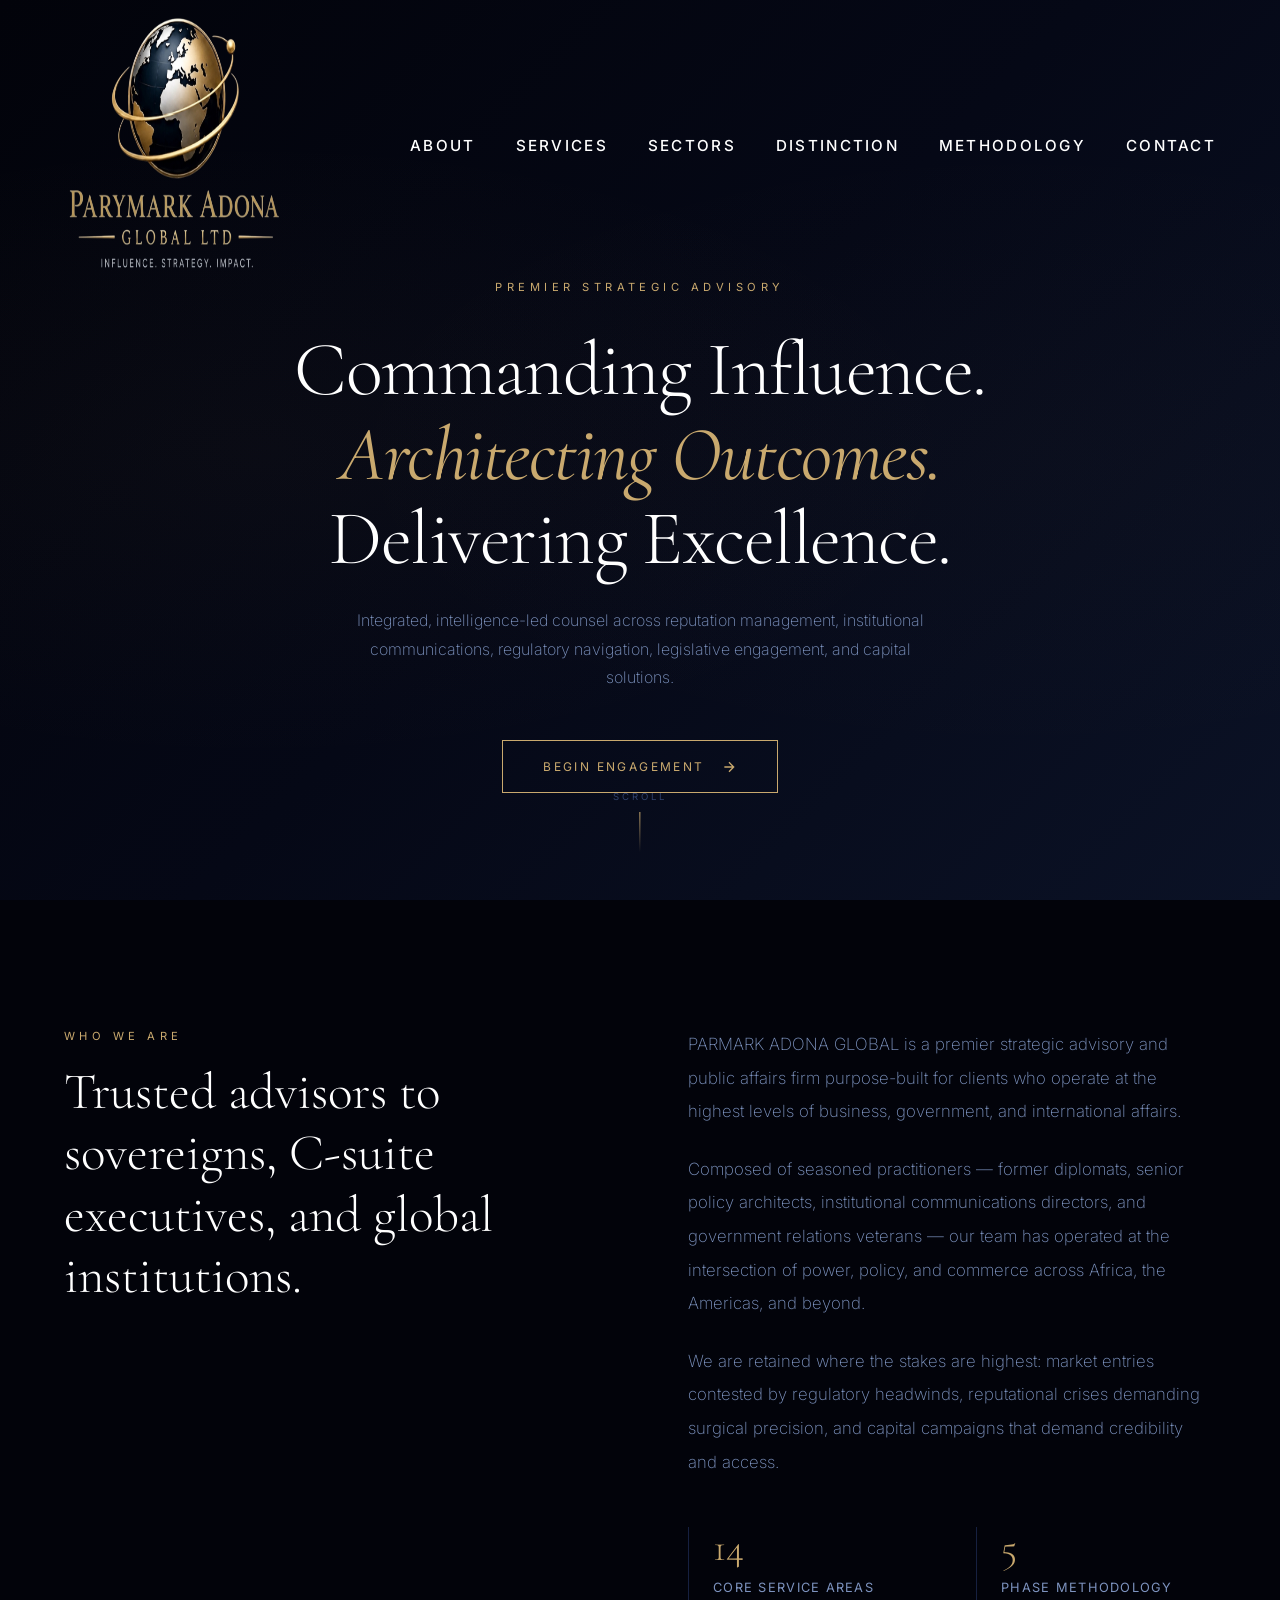
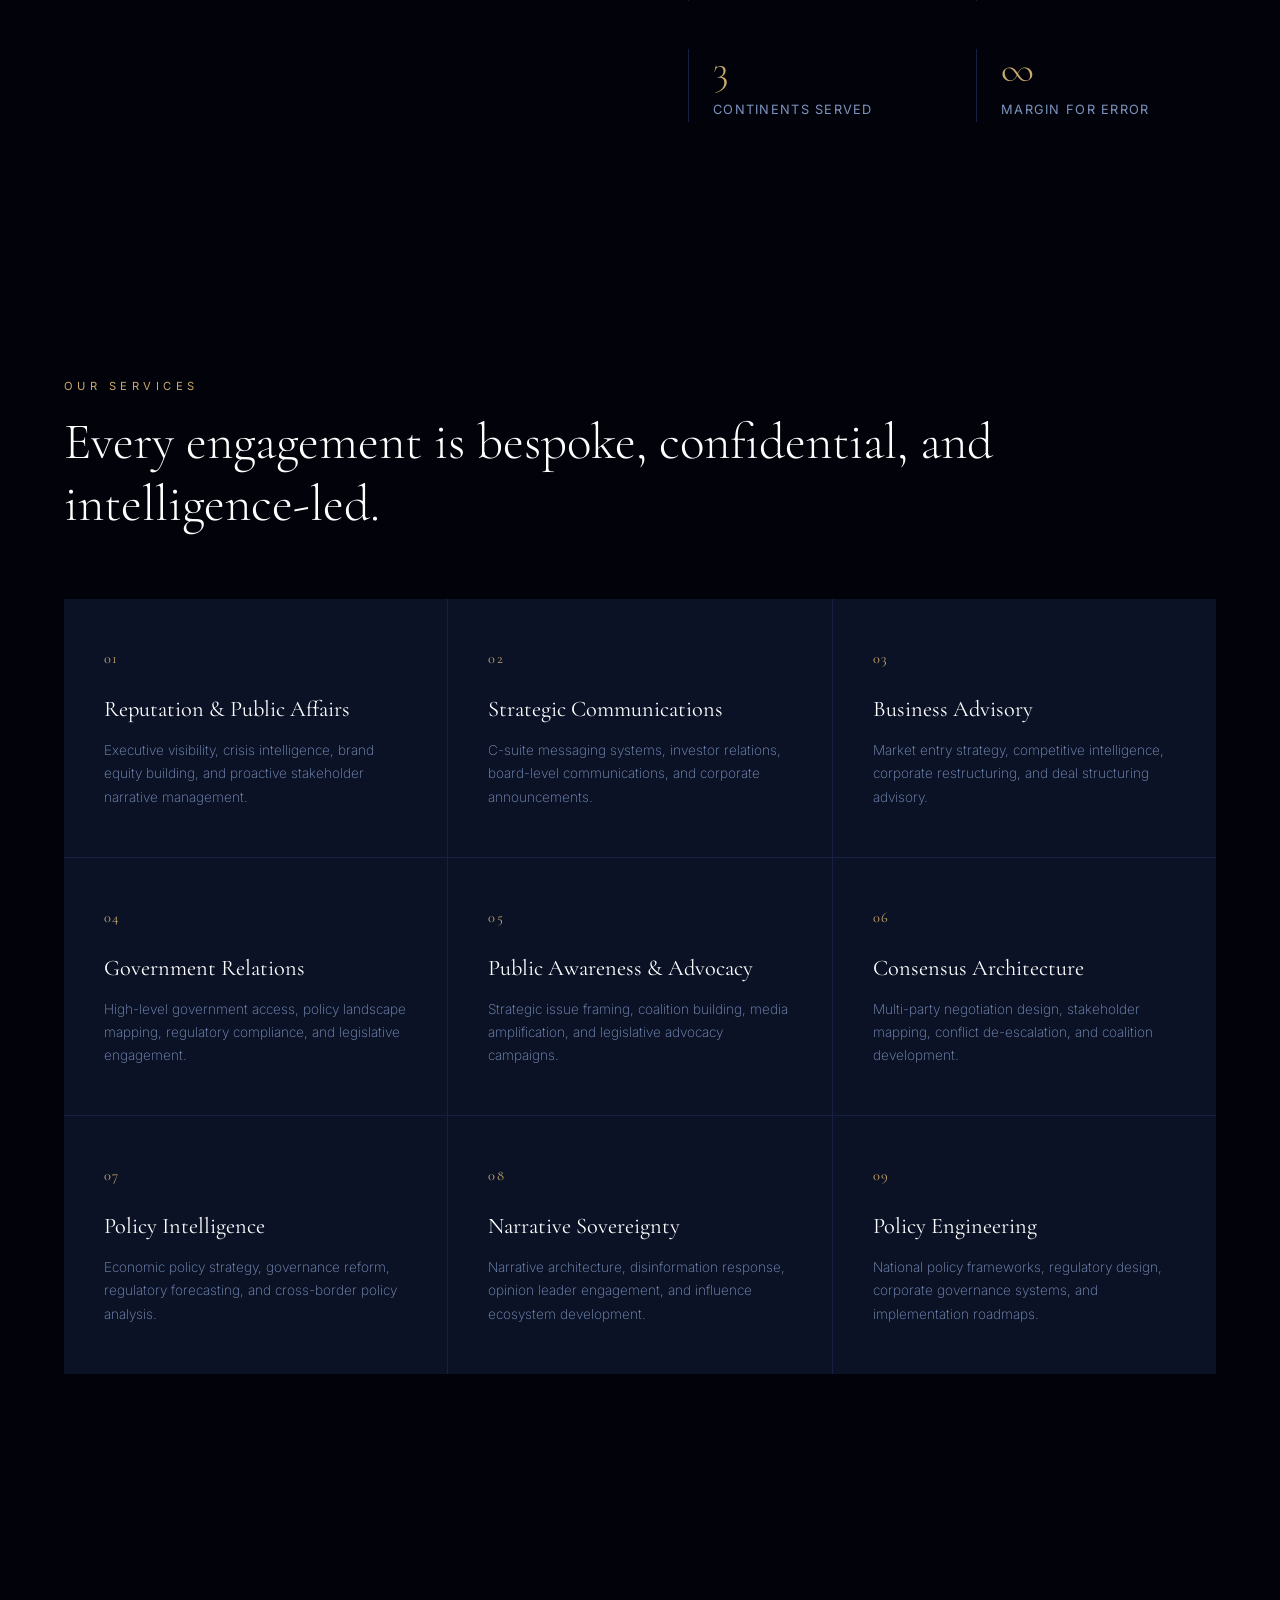
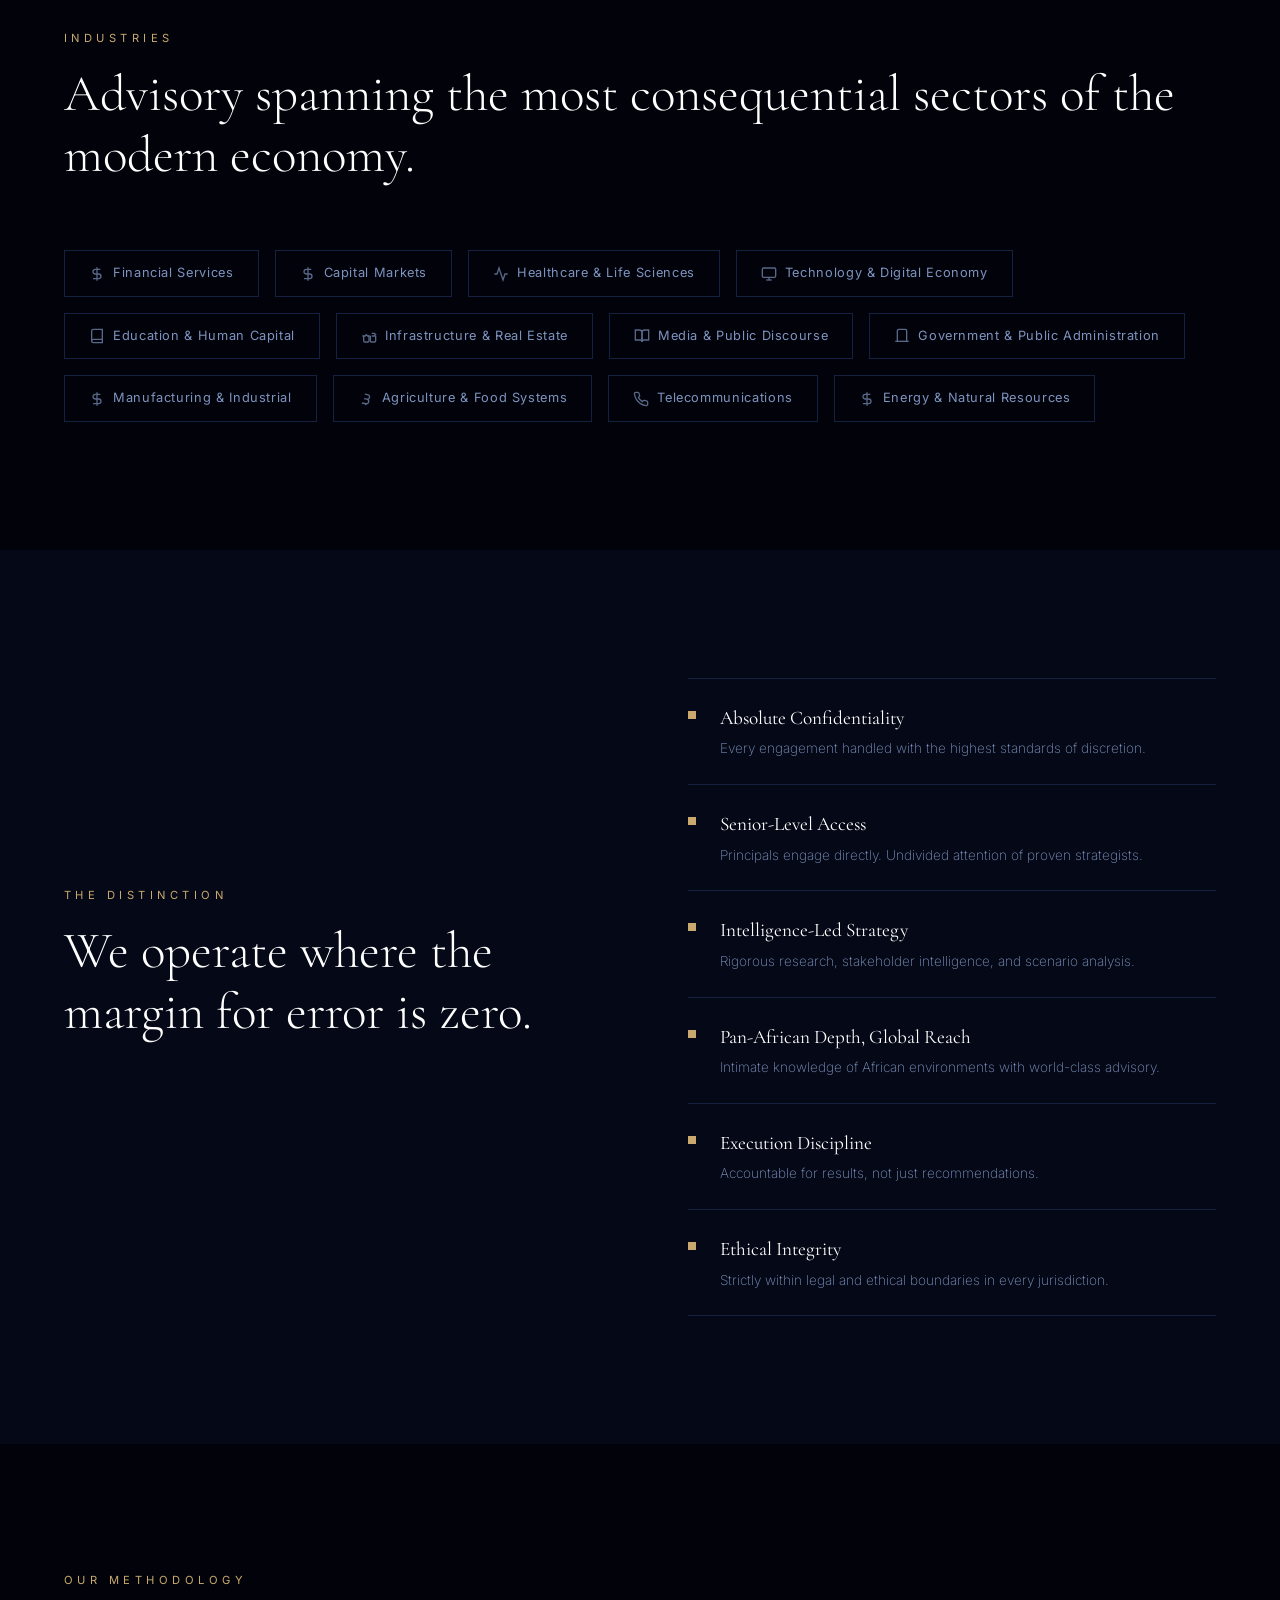
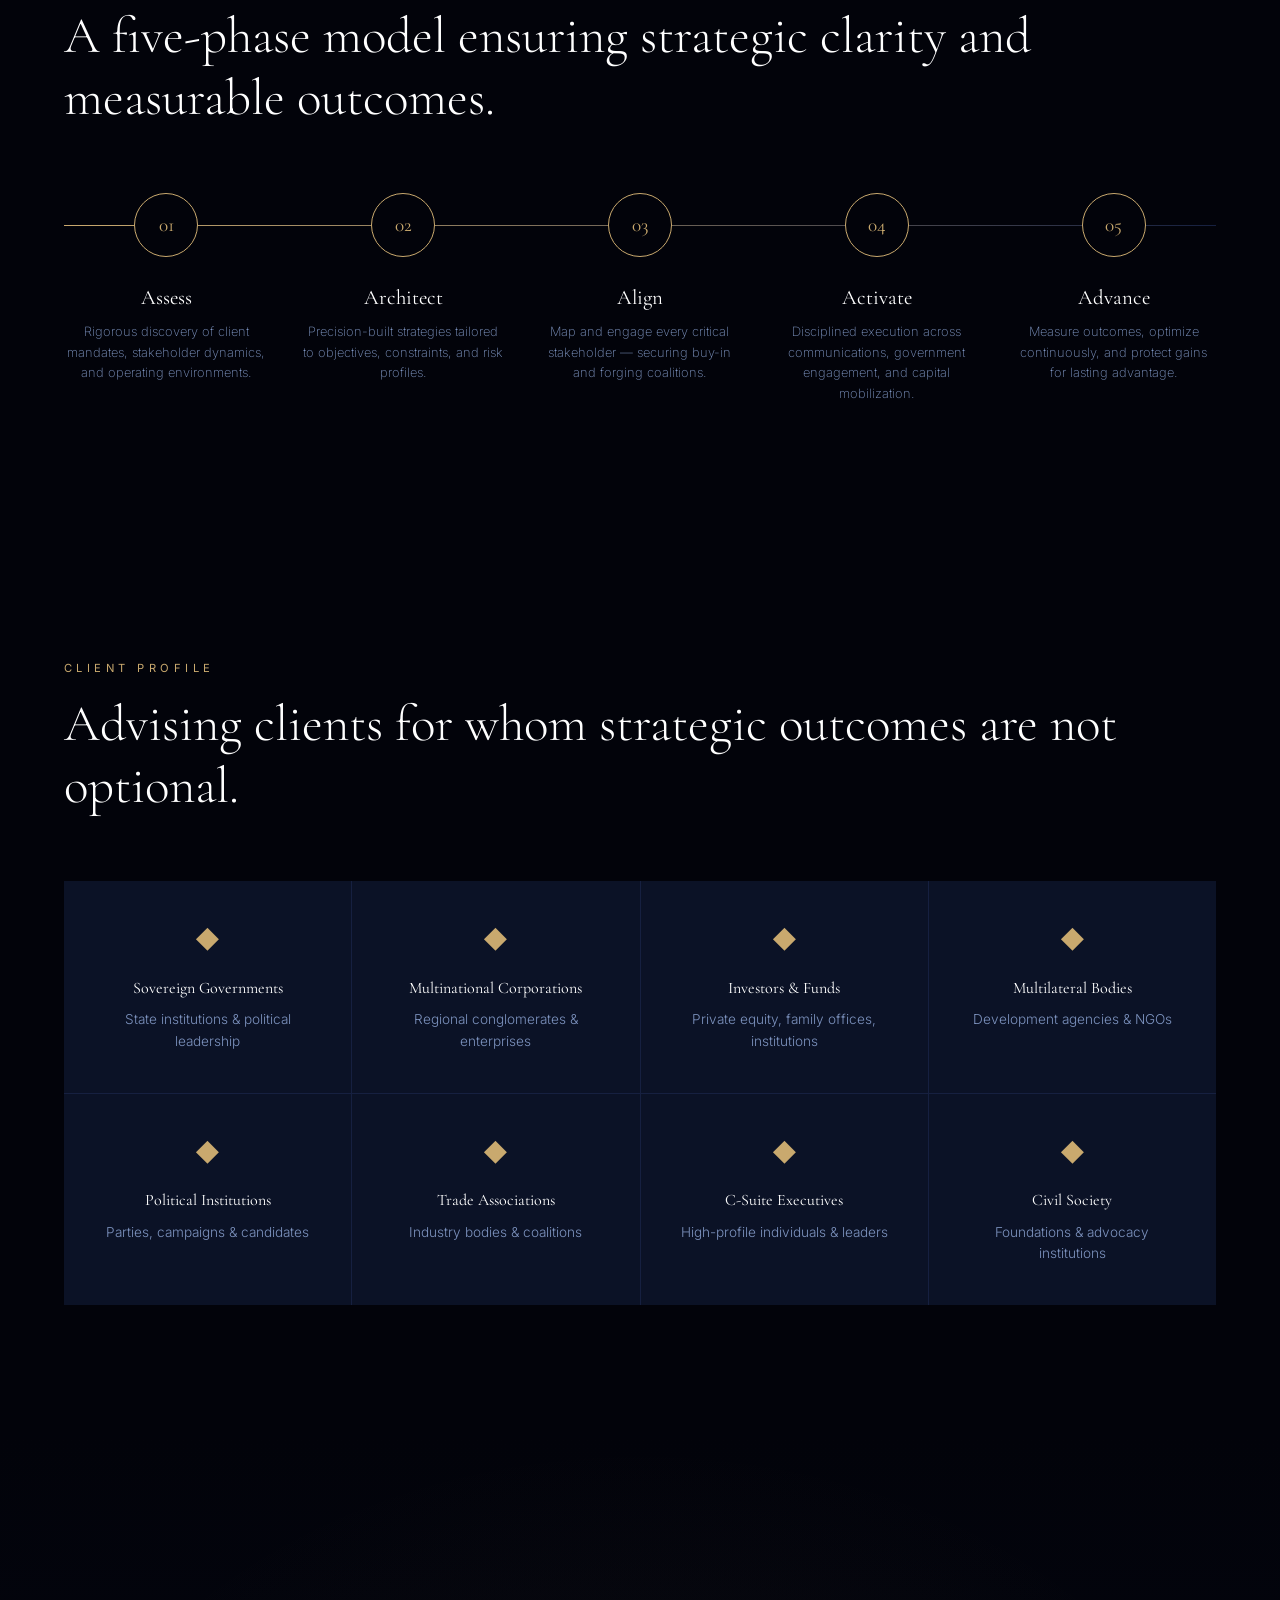
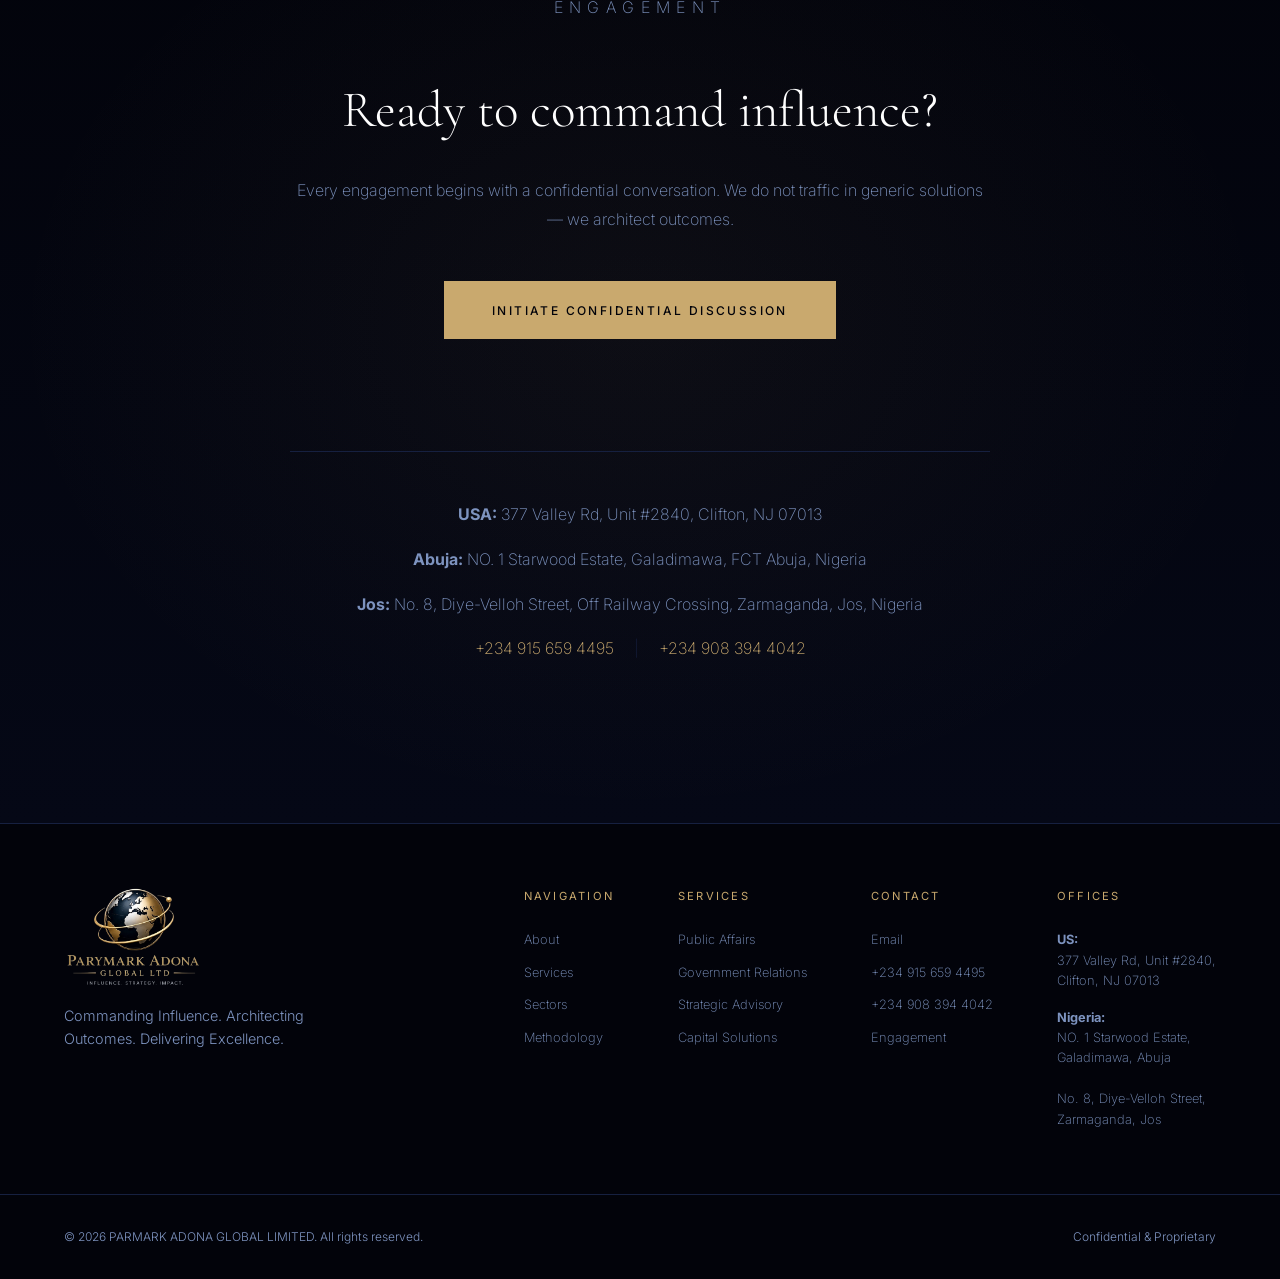
==== commit 96c333b9: "feat: add about, clients, and footer component styles and update contact address formatting" ====
--- a/index.html
+++ b/index.html
@@ -475,7 +475,7 @@
                 architect outcomes.</p>
             <a href="mailto:contact@parmarkadona.com" class="cta-btn" id="cta-btn">Initiate Confidential Discussion</a>
             <div class="cta-contact-details">
-                <p class="cta-address"><strong>USA:</strong>377 Valley Rd, Unit #2840, Clifton,
+                <p class="cta-address"><strong>USA:</strong> 377 Valley Rd, Unit #2840, Clifton,
                     NJ 07013</p>
                 <p class="cta-address"><strong>Abuja:</strong> NO. 1 Starwood Estate, Galadimawa, FCT Abuja, Nigeria</p>
                 <p class="cta-address"><strong>Jos:</strong> No. 8, Diye-Velloh Street, Off Railway Crossing,
--- a/css/components/about.css
+++ b/css/components/about.css
@@ -39,8 +39,9 @@
 }
 
 .stat-label {
-    font-size: 0.75rem;
-    color: var(--mid-gray);
+    font-size: 0.8rem;
+    color: var(--light-gray);
+    font-weight: 400;
     letter-spacing: 0.1em;
     text-transform: uppercase;
     margin-top: var(--space-xs);
--- a/css/components/clients.css
+++ b/css/components/clients.css
@@ -34,7 +34,7 @@
 }
 
 .client-card p {
-    font-size: 0.75rem;
-    color: var(--mid-gray);
-    font-weight: 200;
+    font-size: 0.85rem;
+    color: var(--light-gray);
+    font-weight: 300;
 }
--- a/css/components/footer.css
+++ b/css/components/footer.css
@@ -24,9 +24,9 @@
 
 
 .footer-tagline {
-    font-size: 0.8rem;
-    color: var(--mid-gray);
-    font-weight: 200;
+    font-size: 0.9rem;
+    color: var(--light-gray);
+    font-weight: 300;
     max-width: 300px;
 }
 
@@ -76,7 +76,7 @@
 }
 
 .footer-bottom p {
-    font-size: 0.7rem;
-    color: var(--mid-gray);
-    font-weight: 200;
+    font-size: 0.75rem;
+    color: var(--light-gray);
+    font-weight: 300;
 }
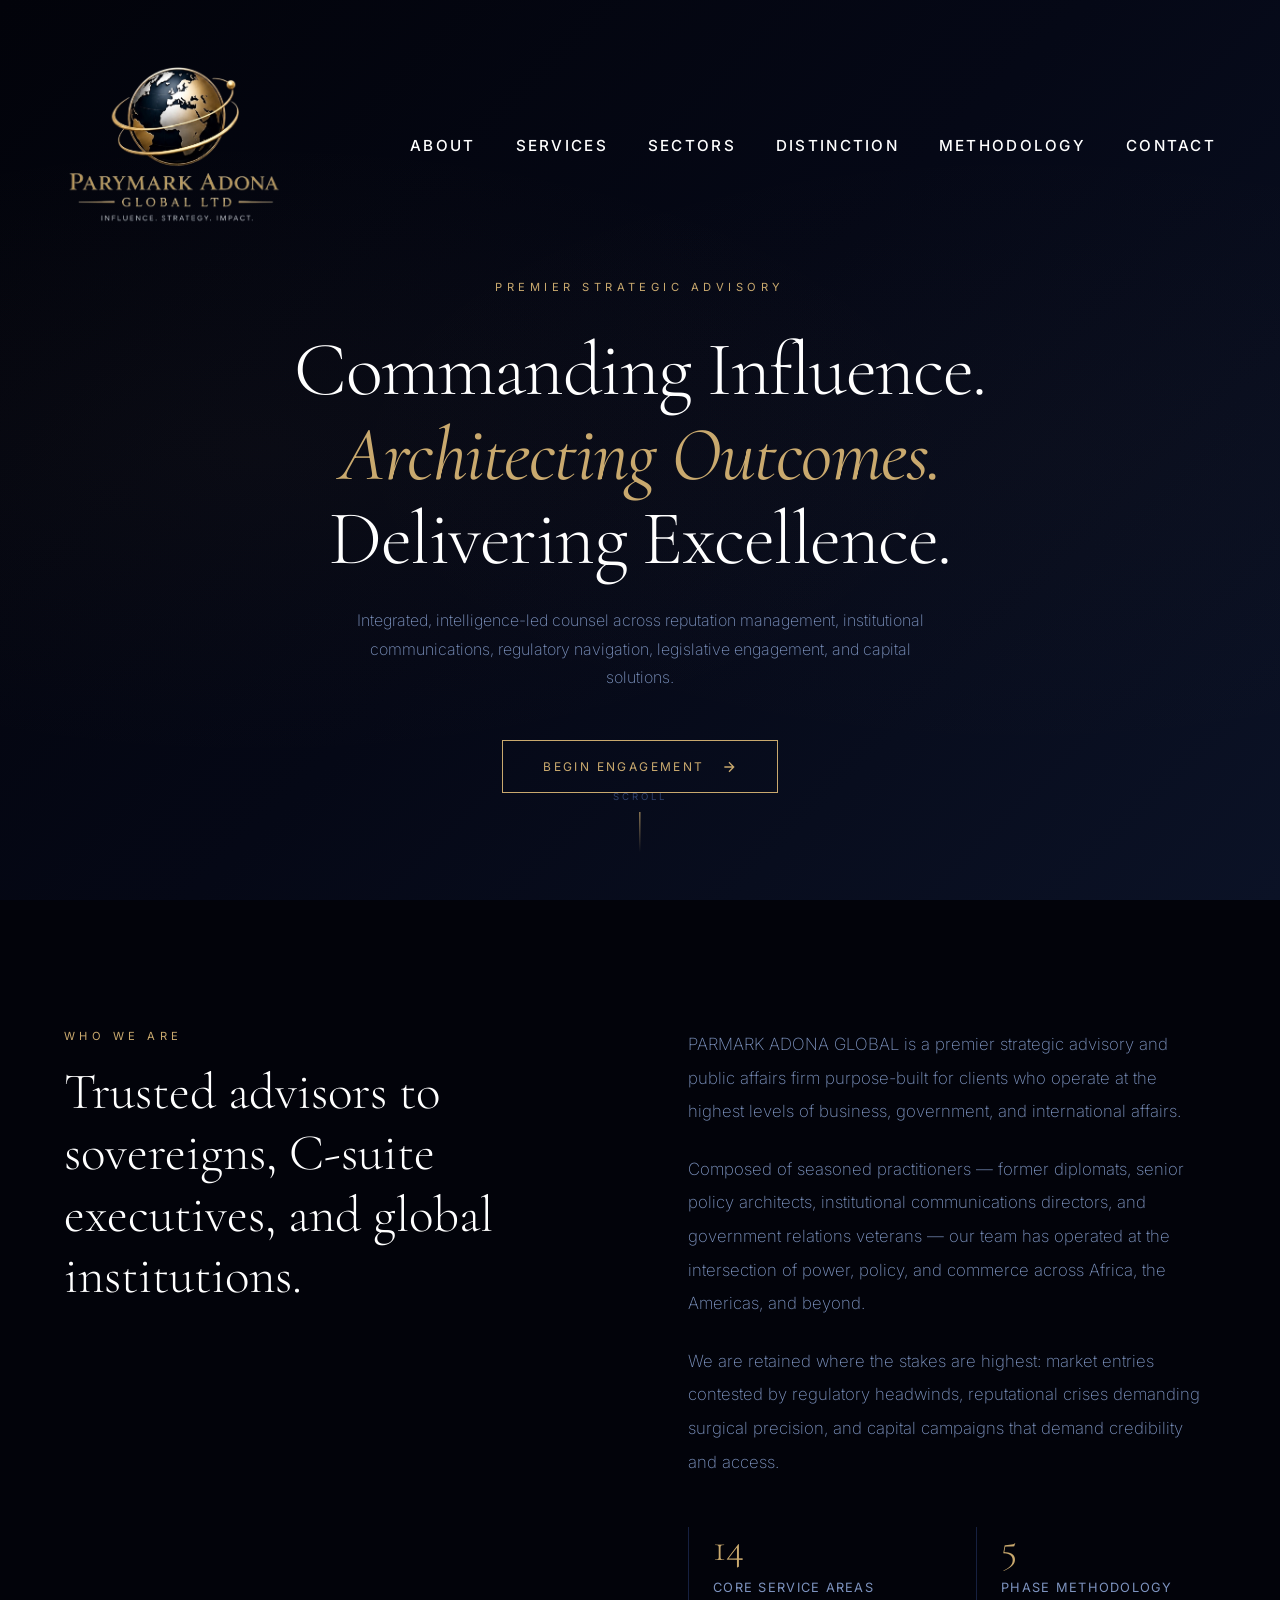
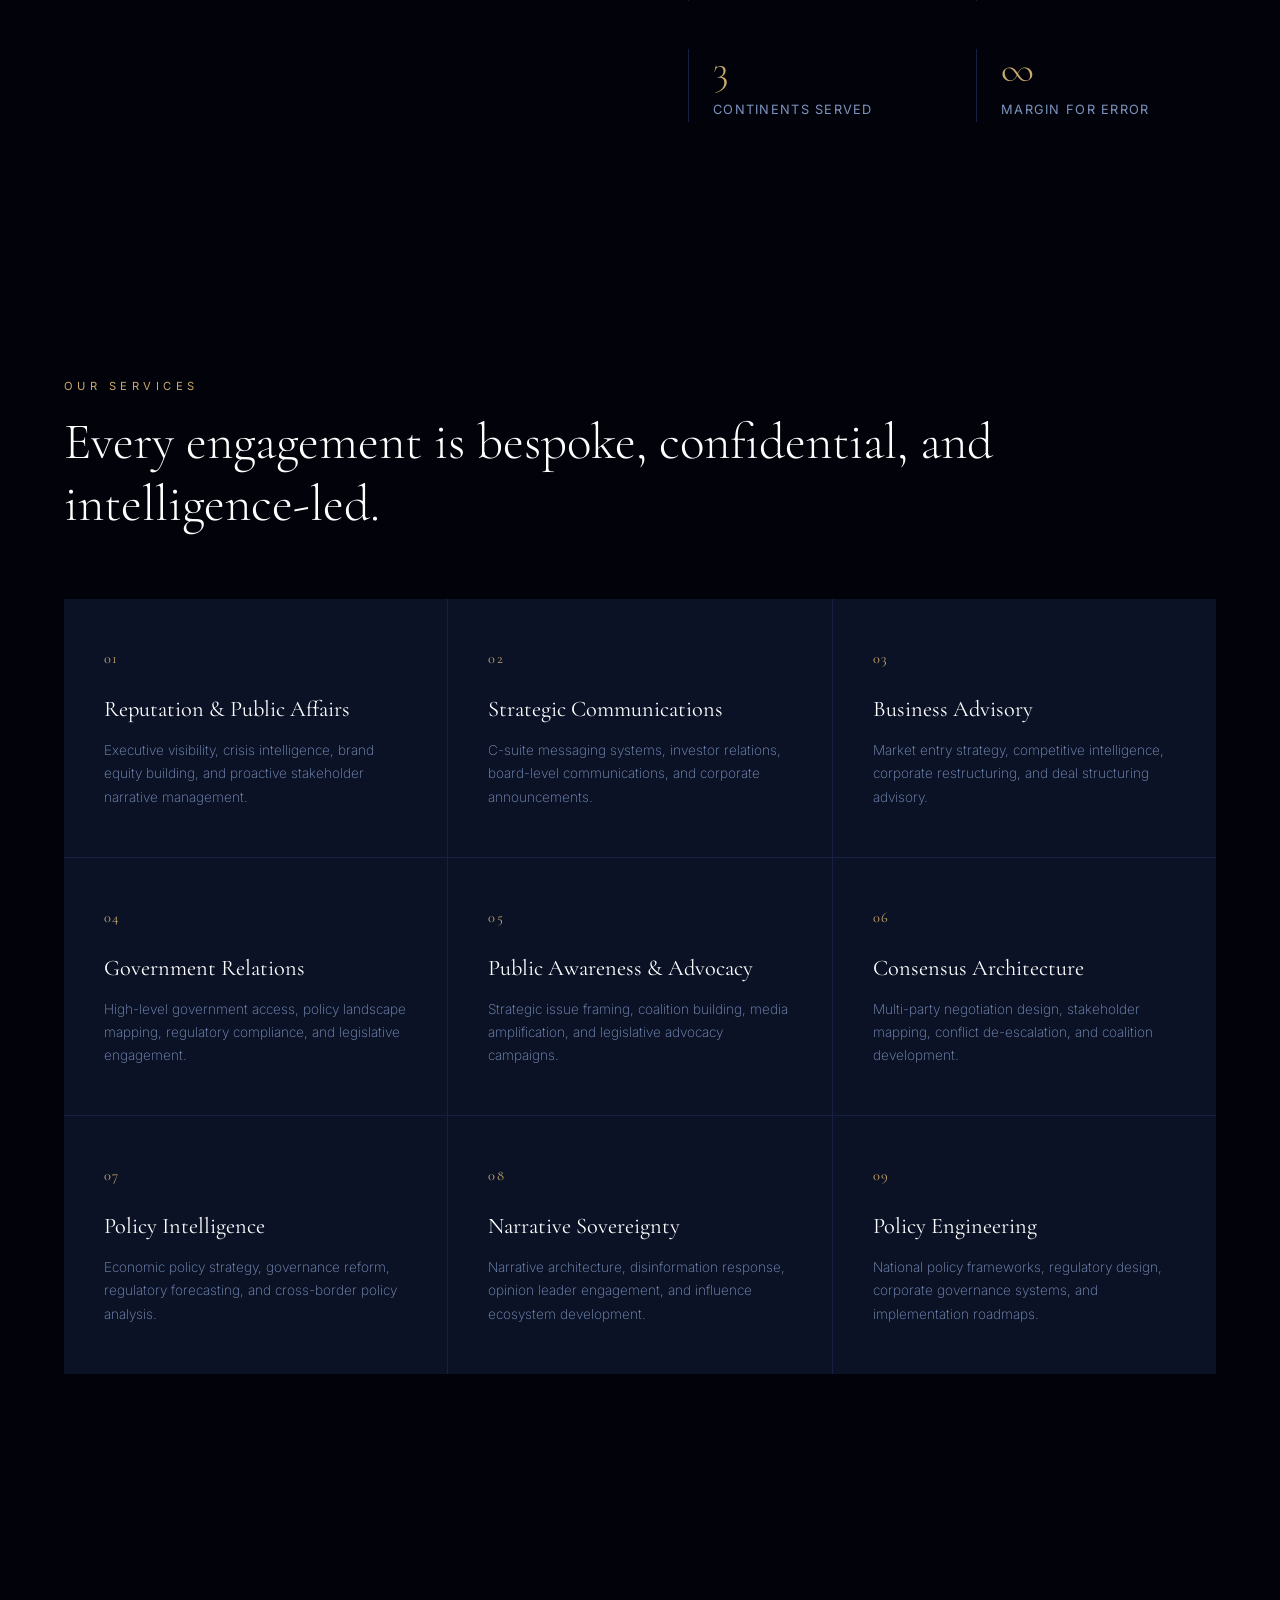
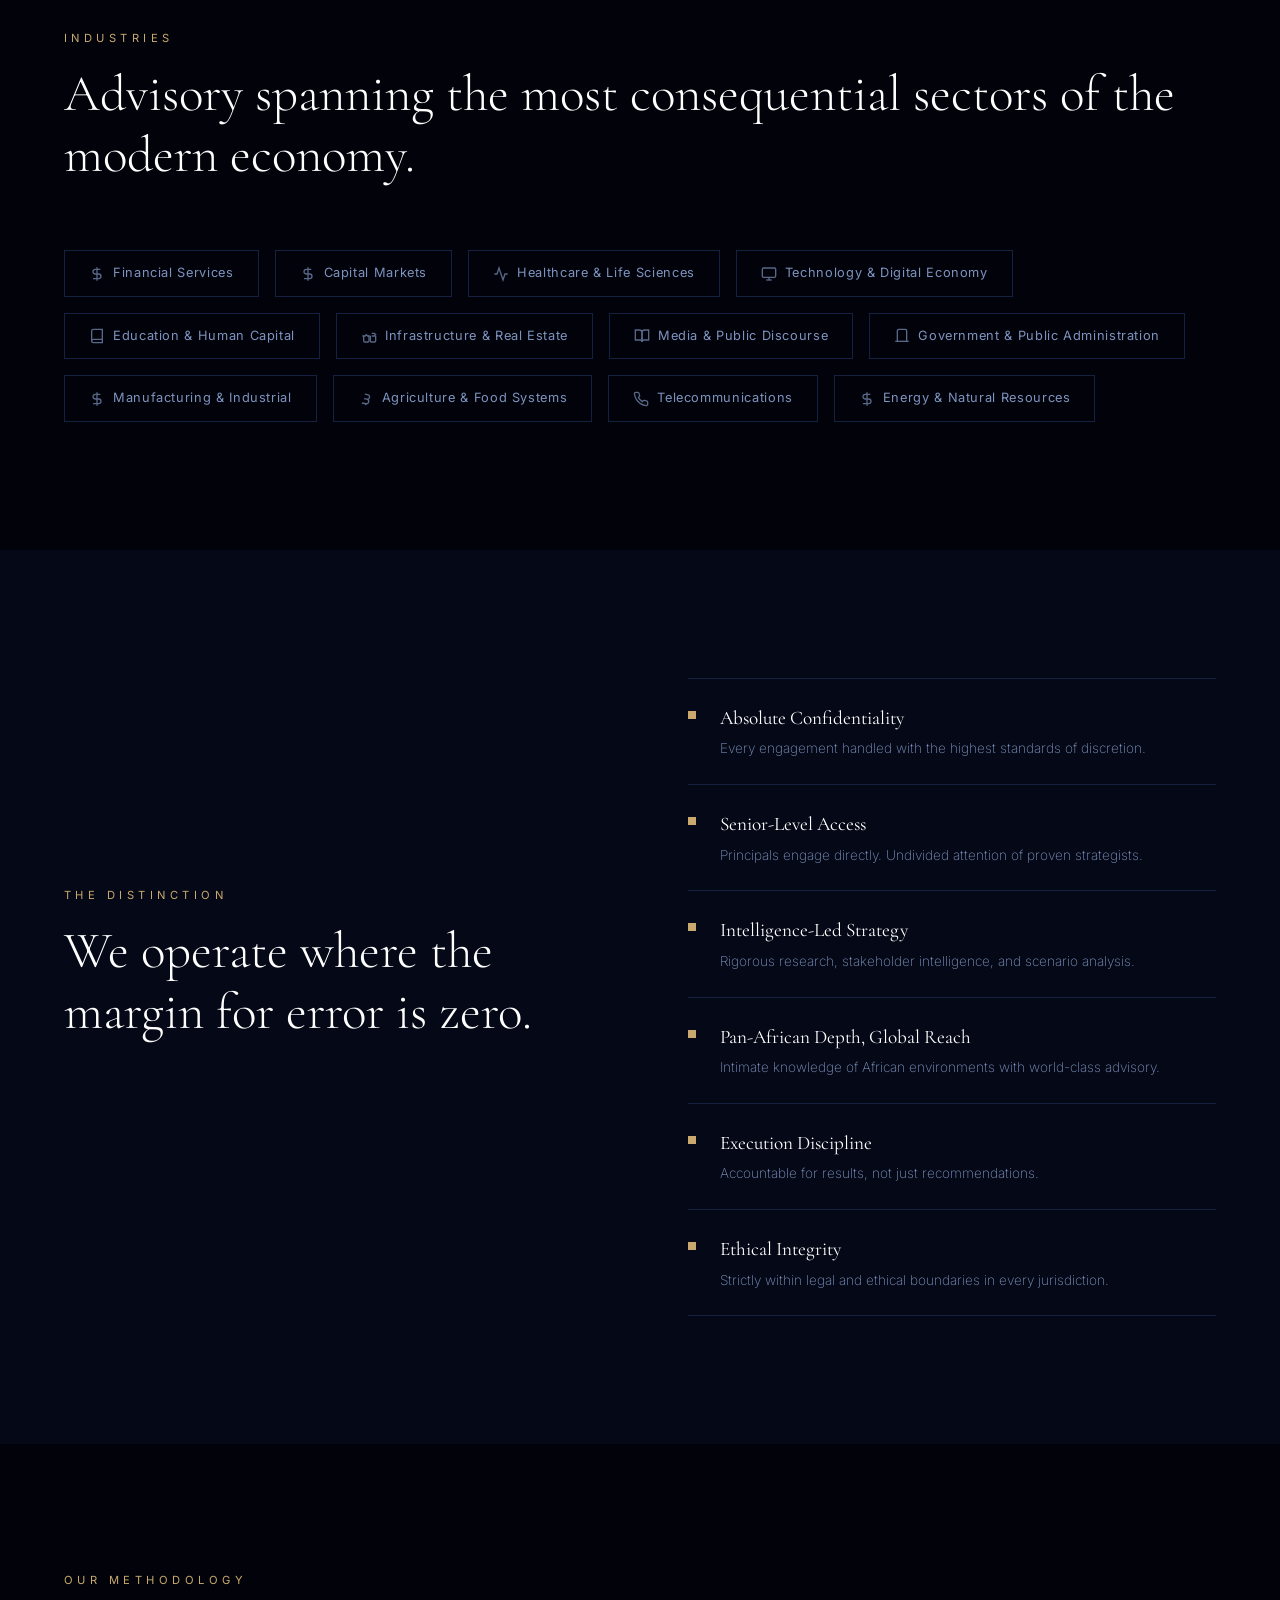
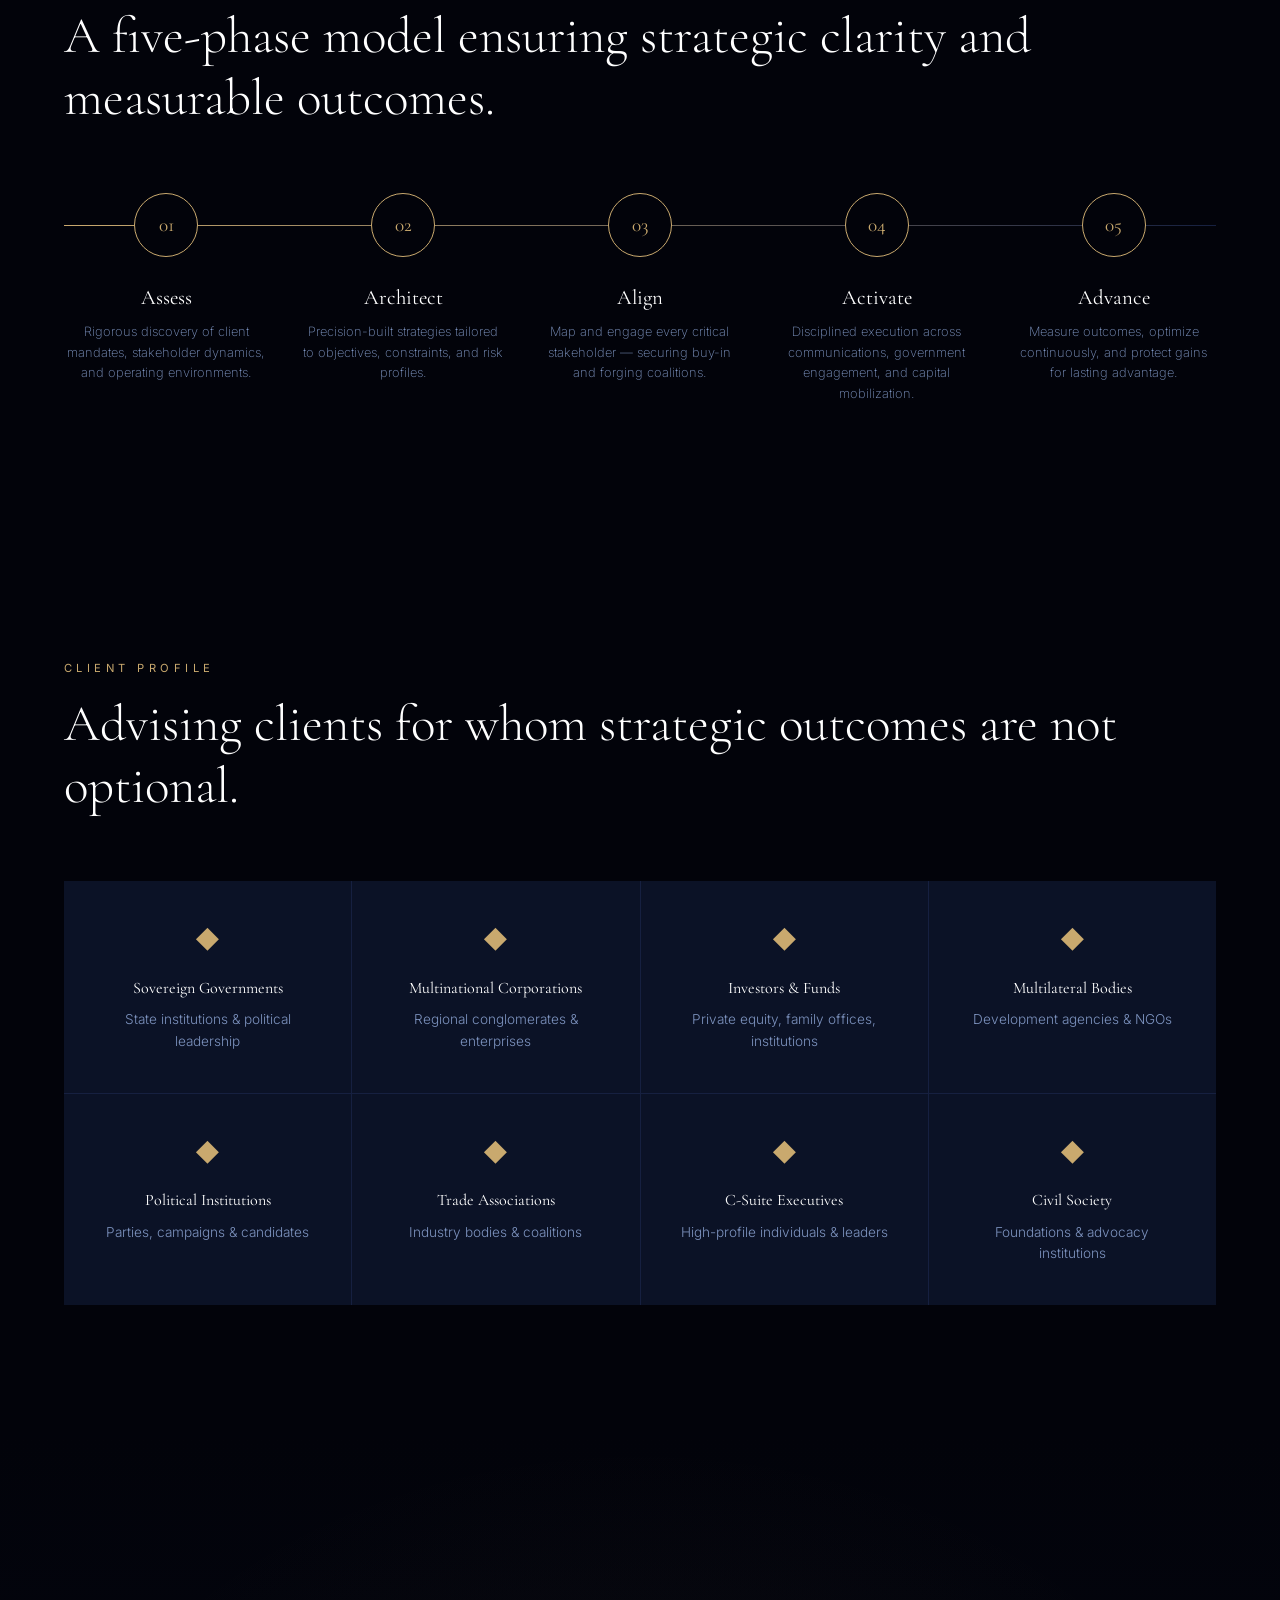
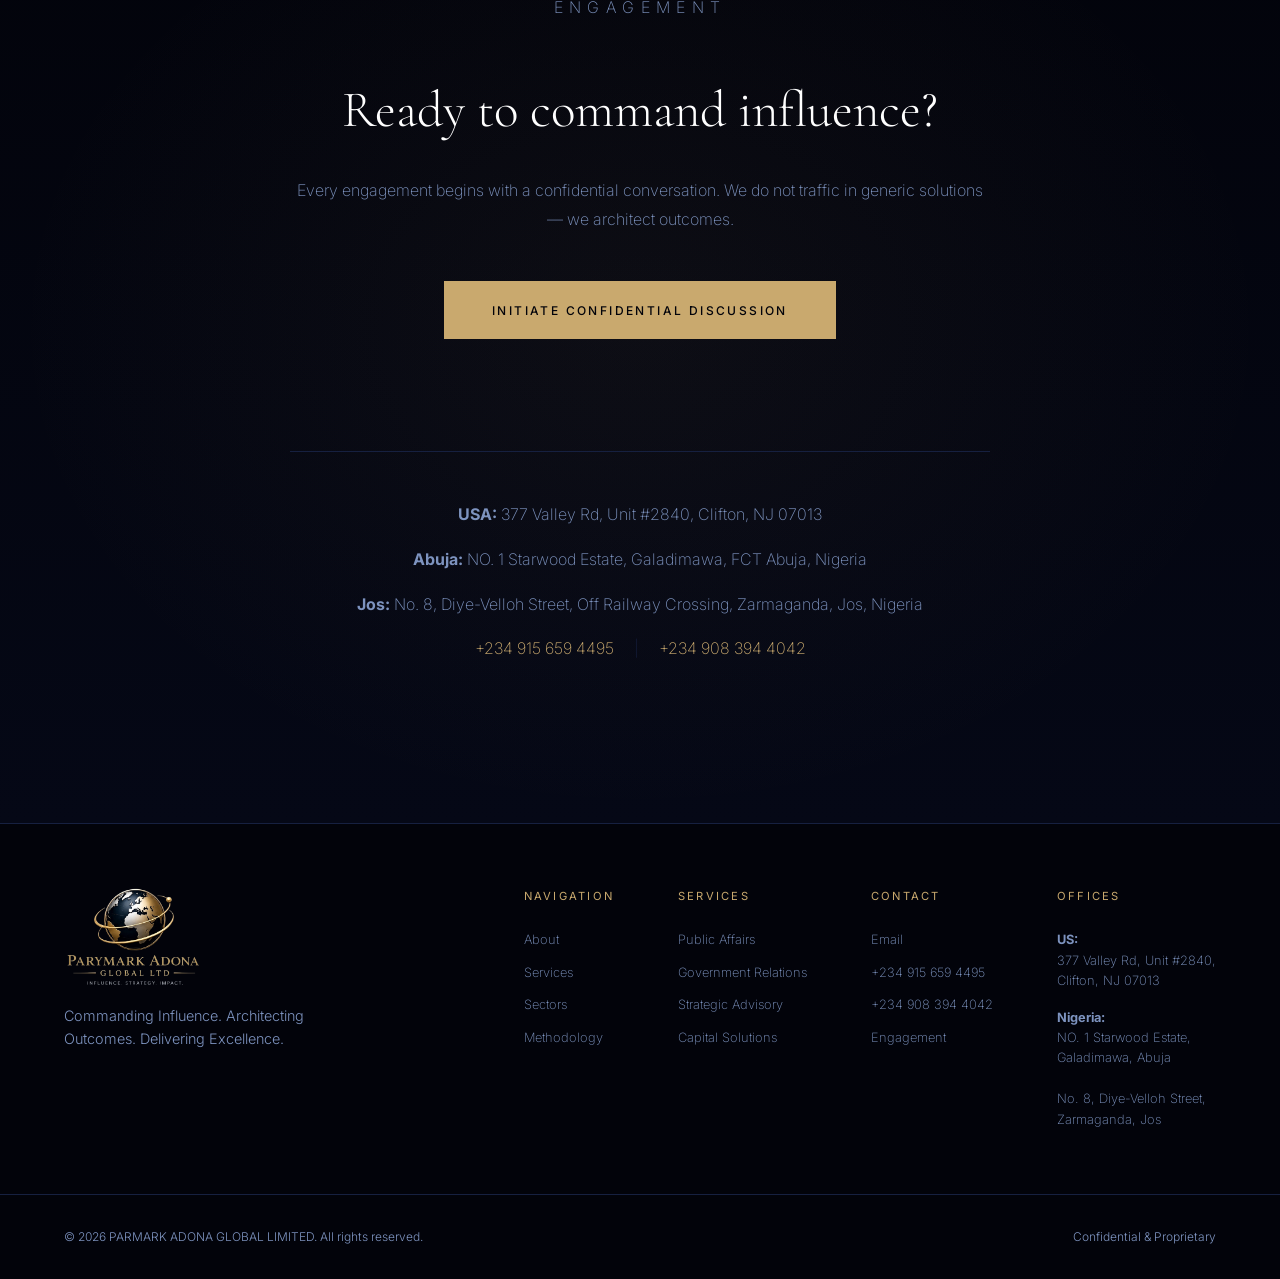
==== commit b8f6eae0: "email contact added" ====
--- a/index.html
+++ b/index.html
@@ -517,7 +517,7 @@
             </div>
             <div class="footer-col">
                 <h5>Contact</h5>
-                <a href="mailto:contact@parmarkadona.com">Email</a>
+                <a href="info@parymark.org">Email</a>
                 <a href="tel:+2349156594495">+234 915 659 4495</a>
                 <a href="tel:+2349083944042">+234 908 394 4042</a>
                 <a href="#contact">Engagement</a>
@@ -541,4 +541,4 @@
 
 </body>
 
-</html>+</html>
--- a/css/components/navbar.css
+++ b/css/components/navbar.css
@@ -38,6 +38,8 @@
 .logo img {
     height: 260px;
     width: auto;
+    max-width: 100%;
+    object-fit: contain;
     transition: height var(--ease-default);
 }
 
